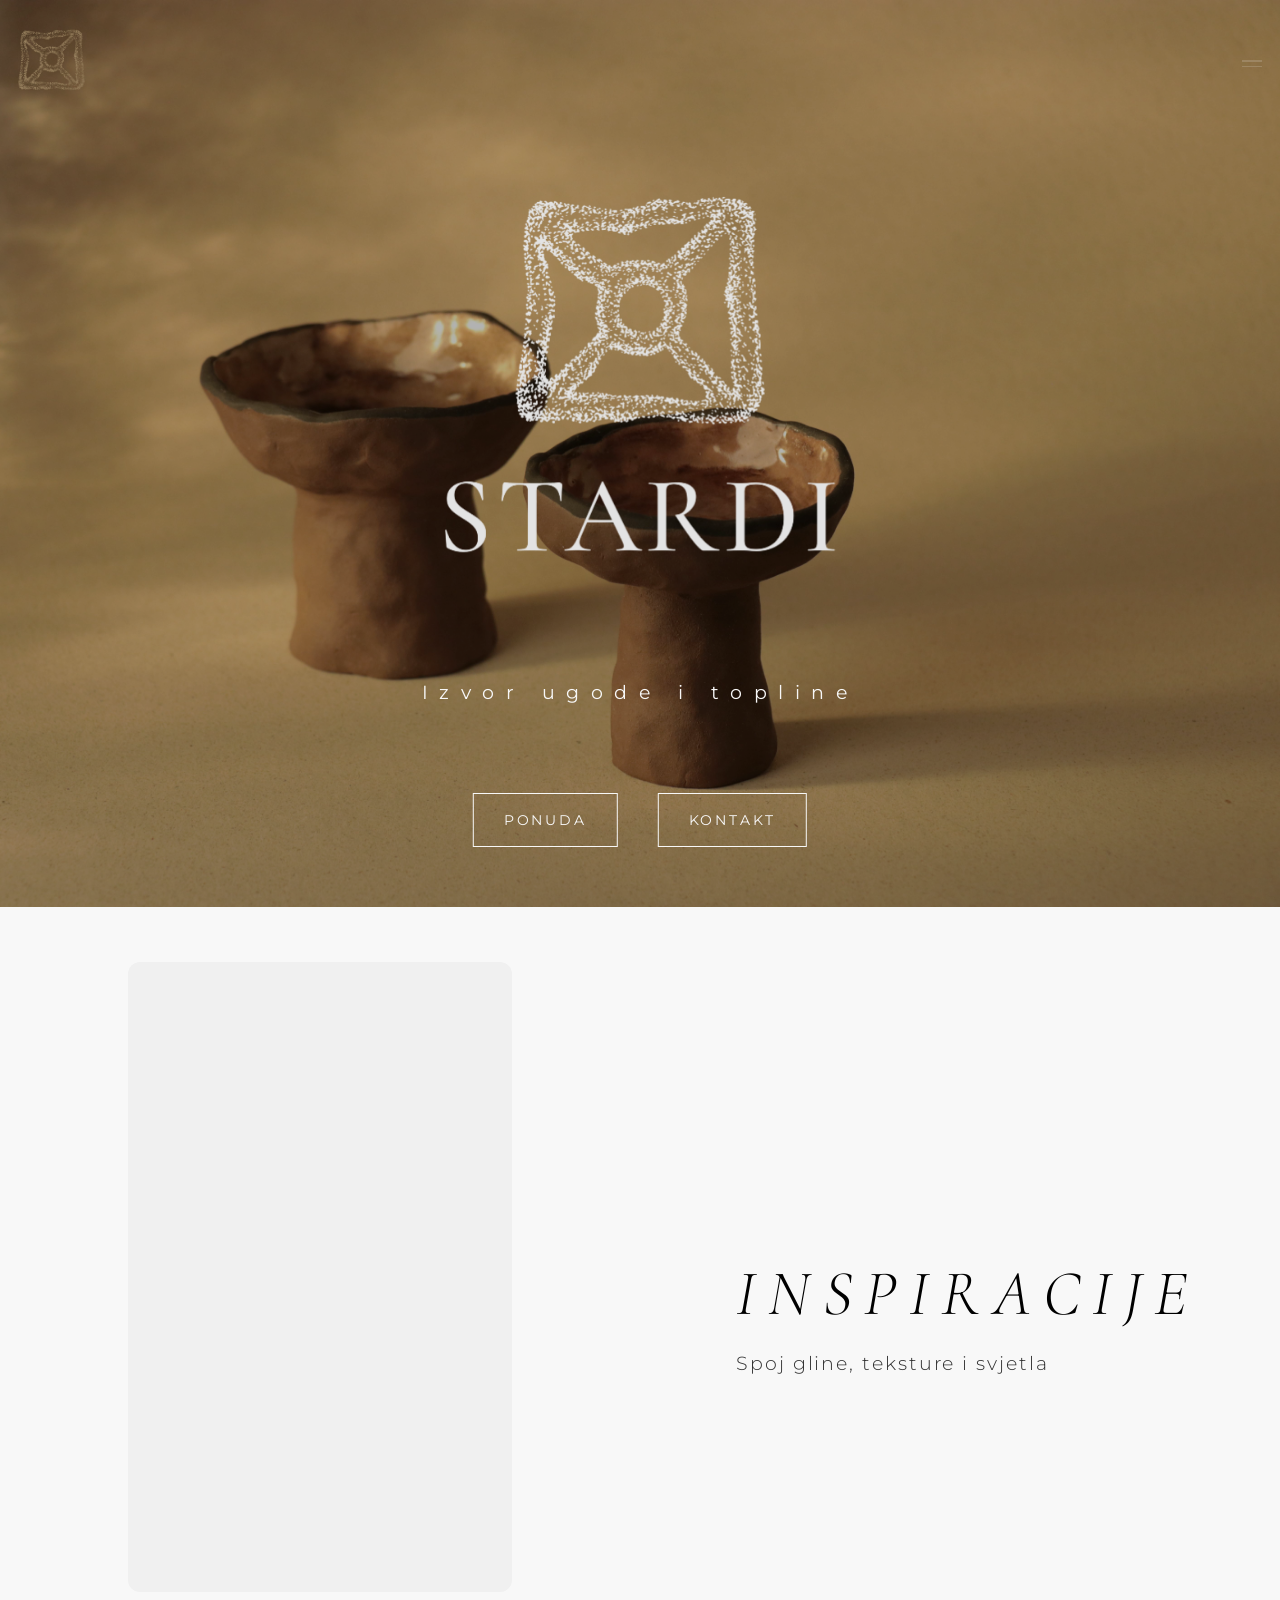
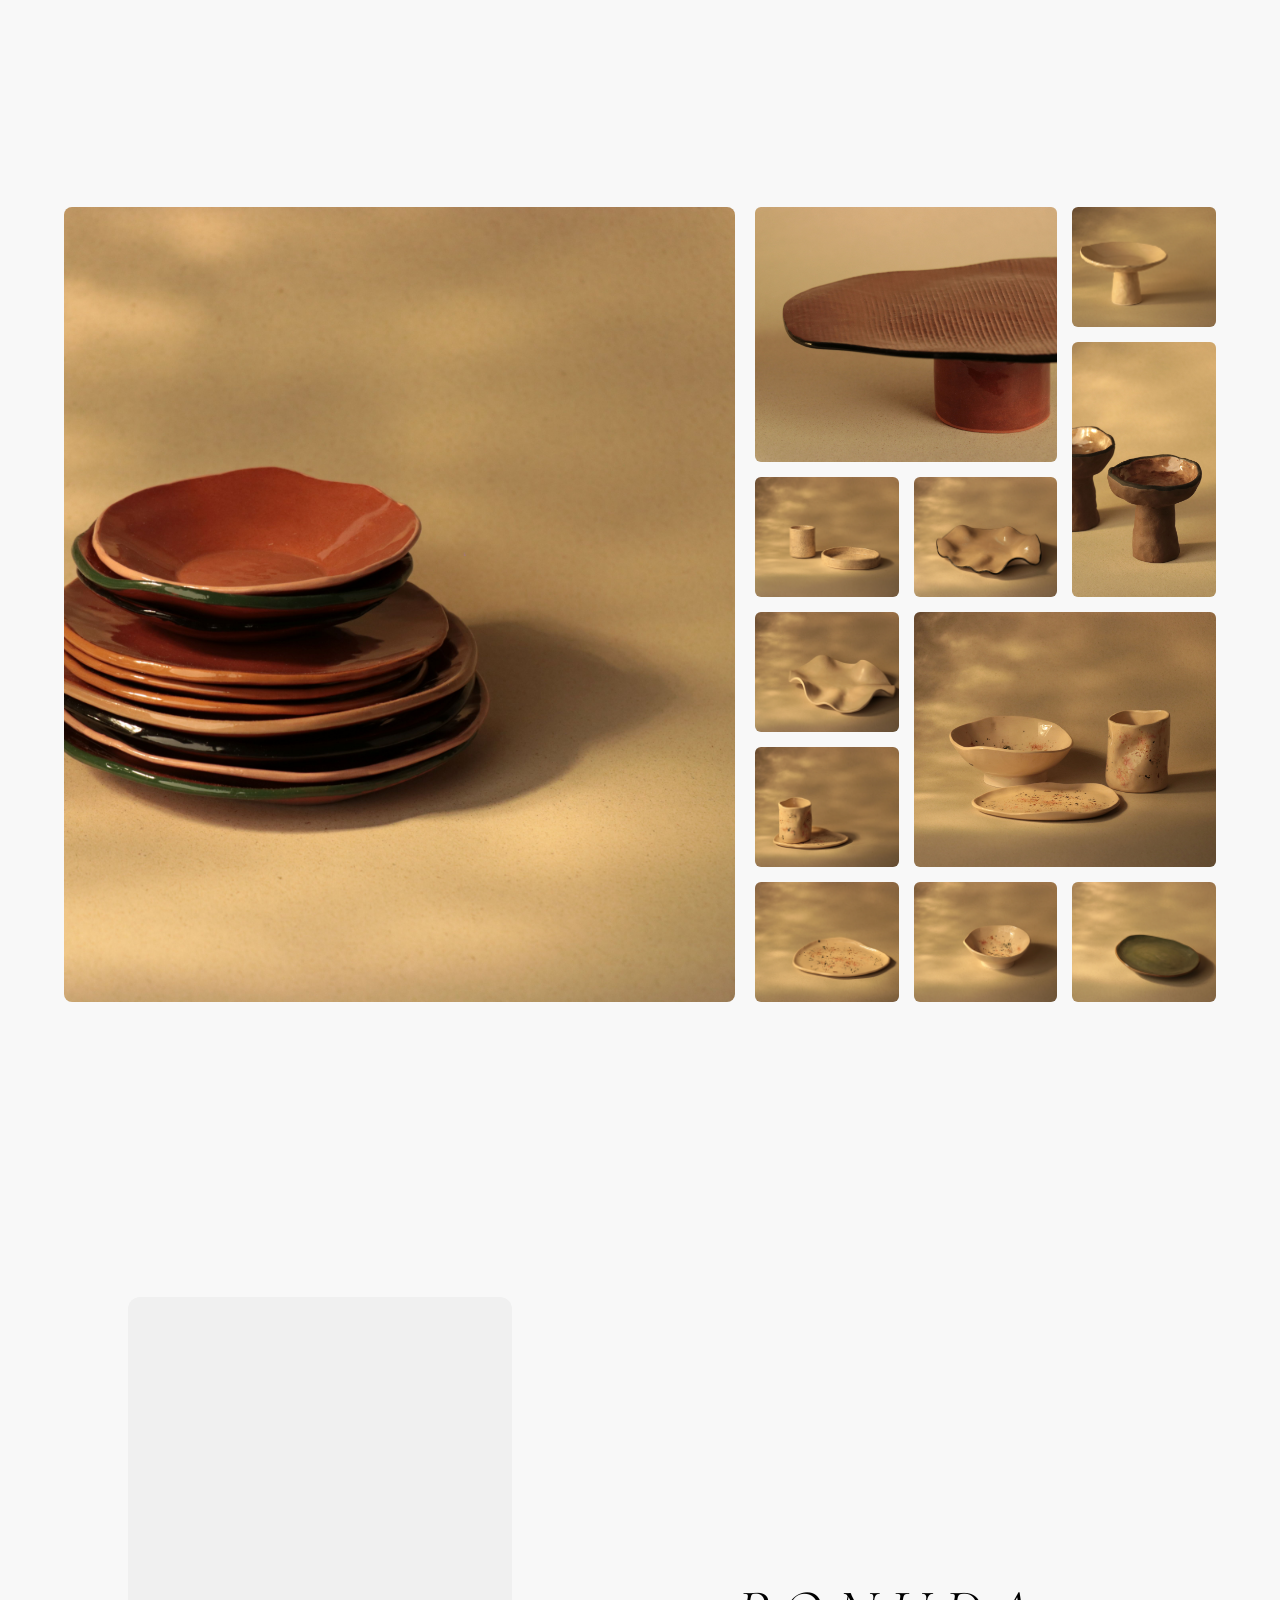
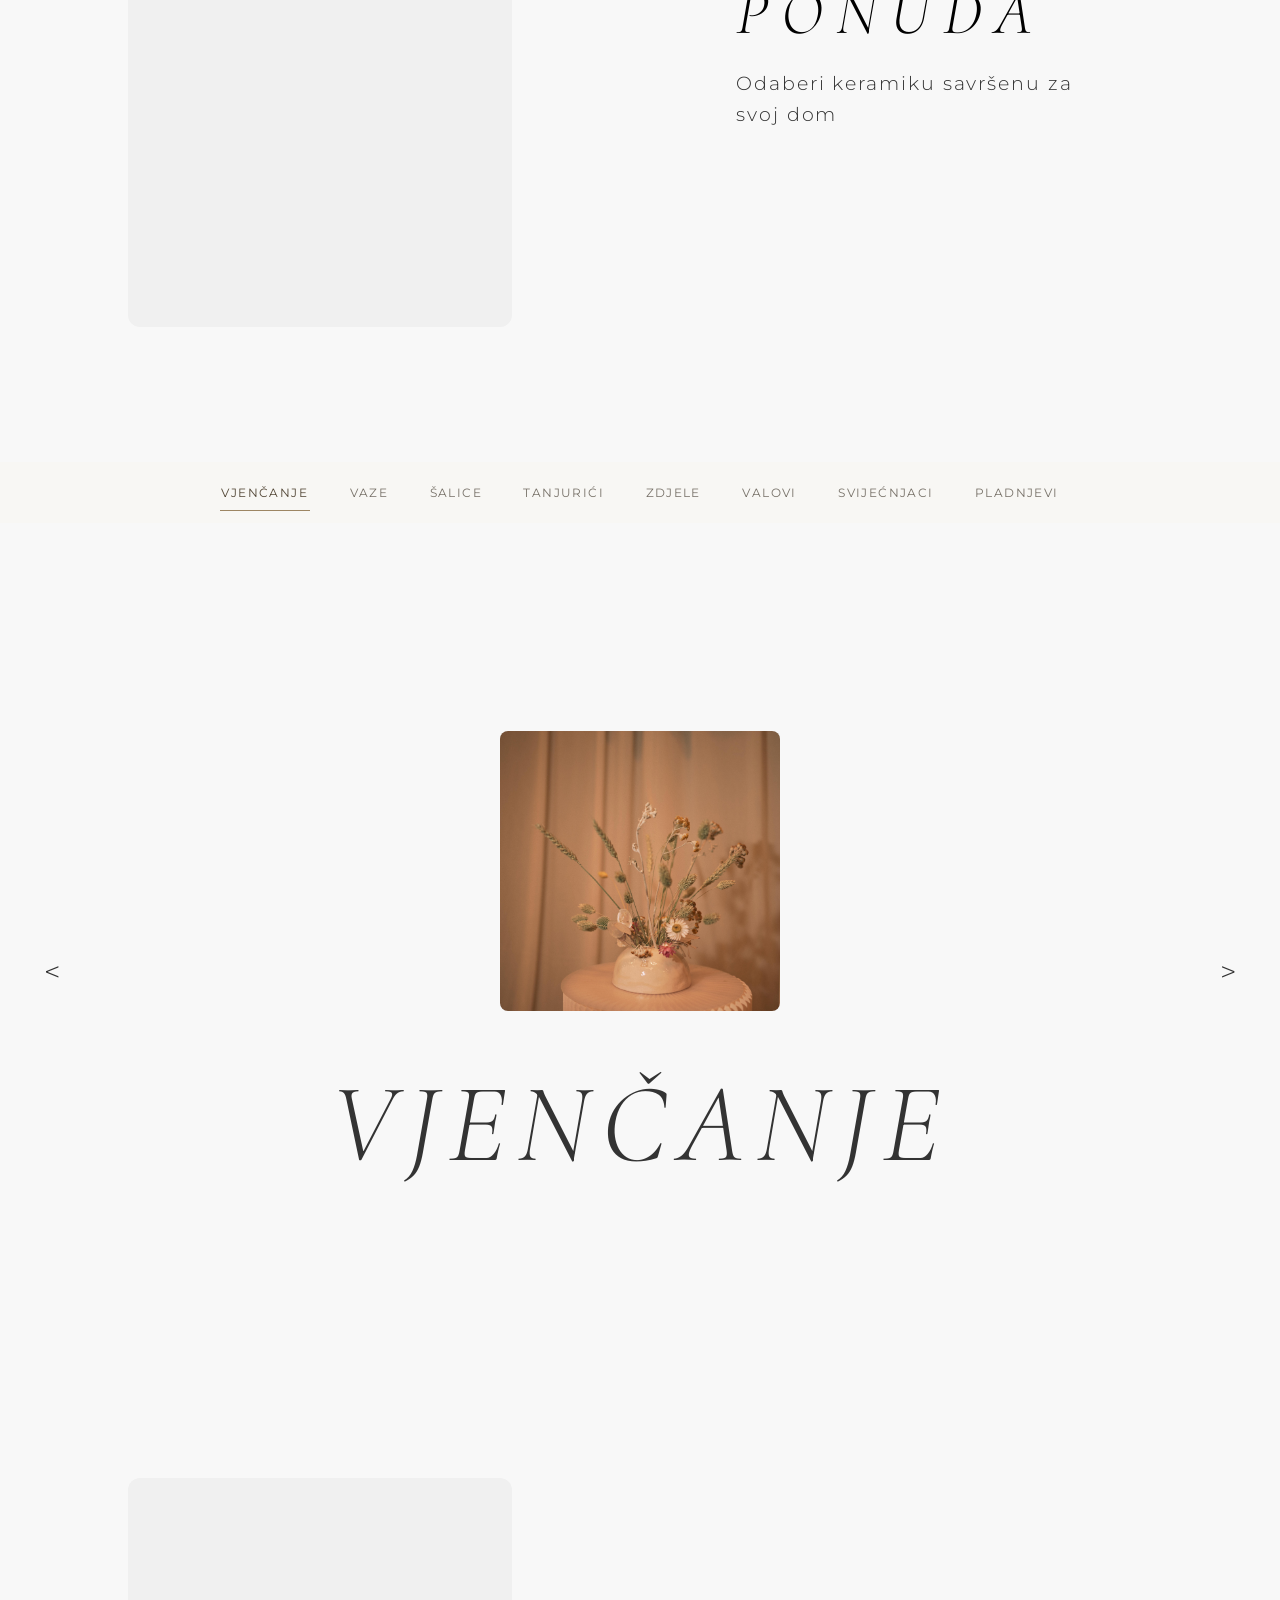
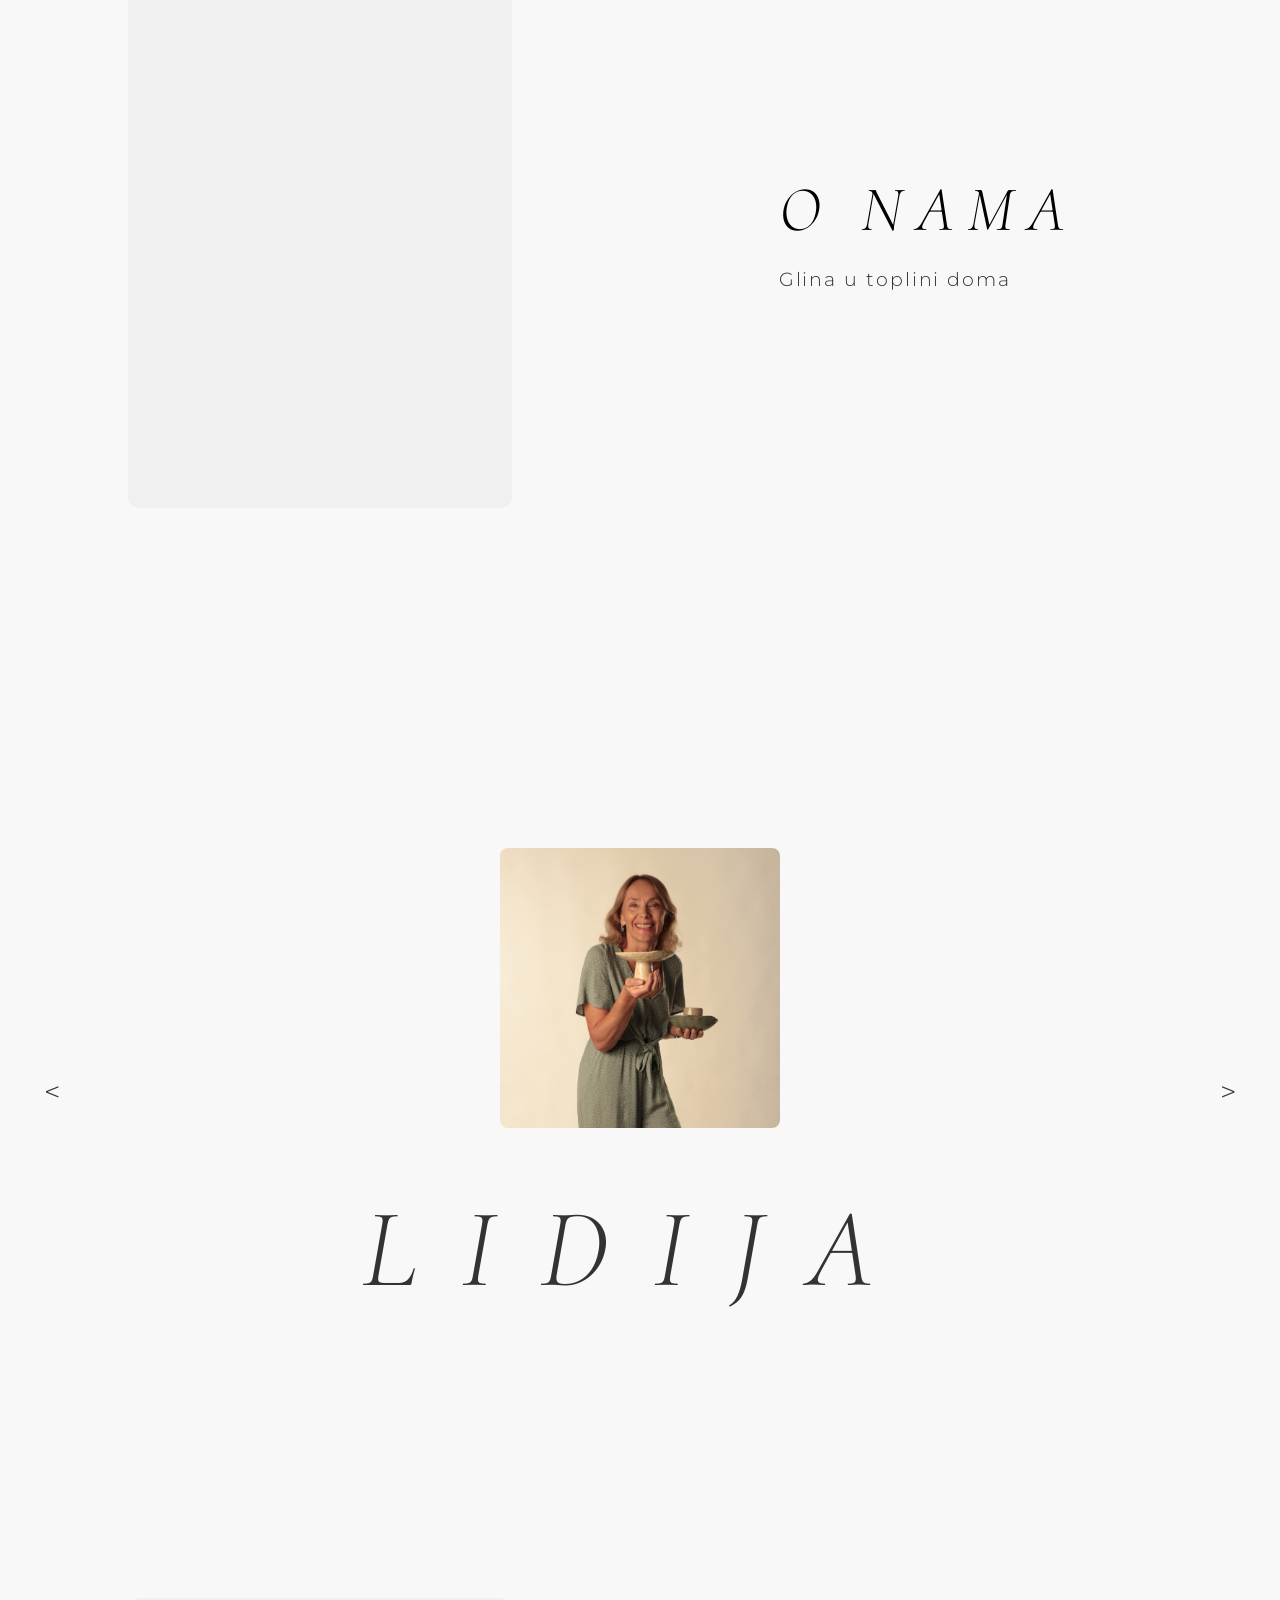
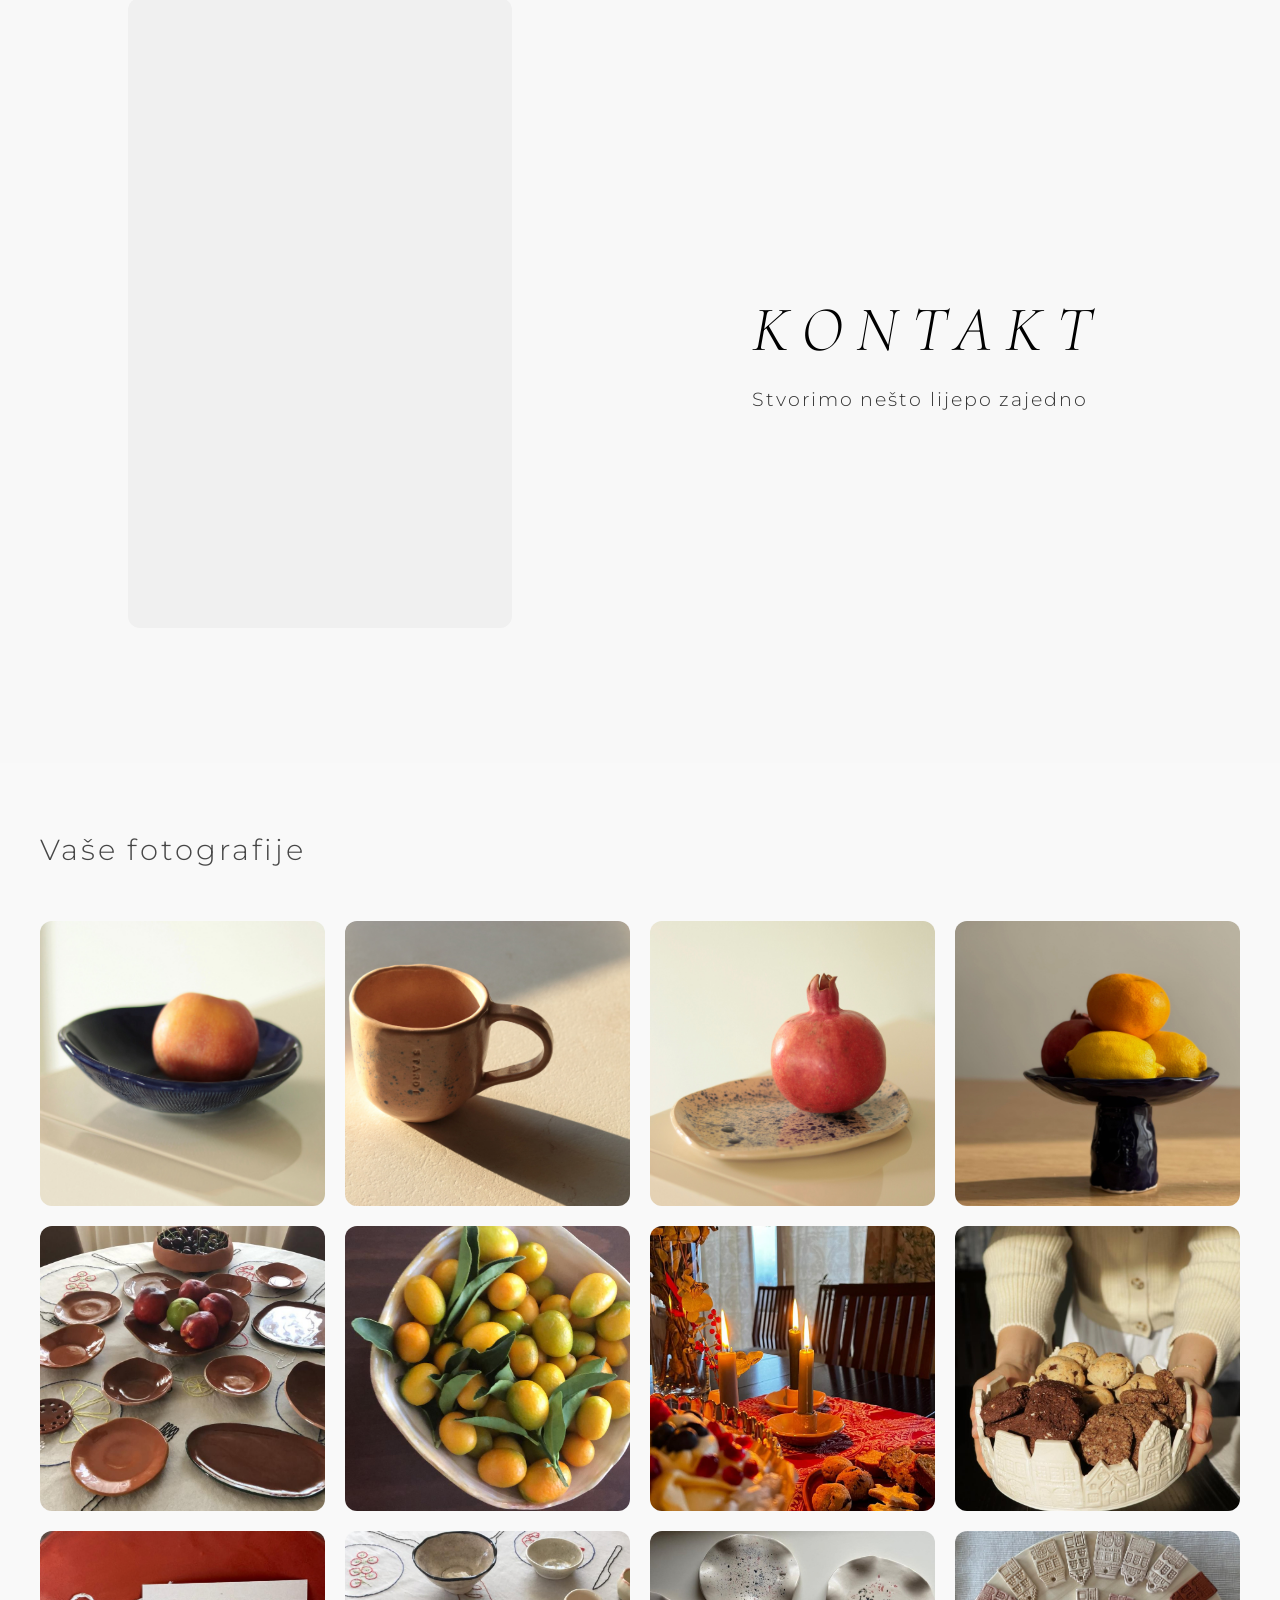
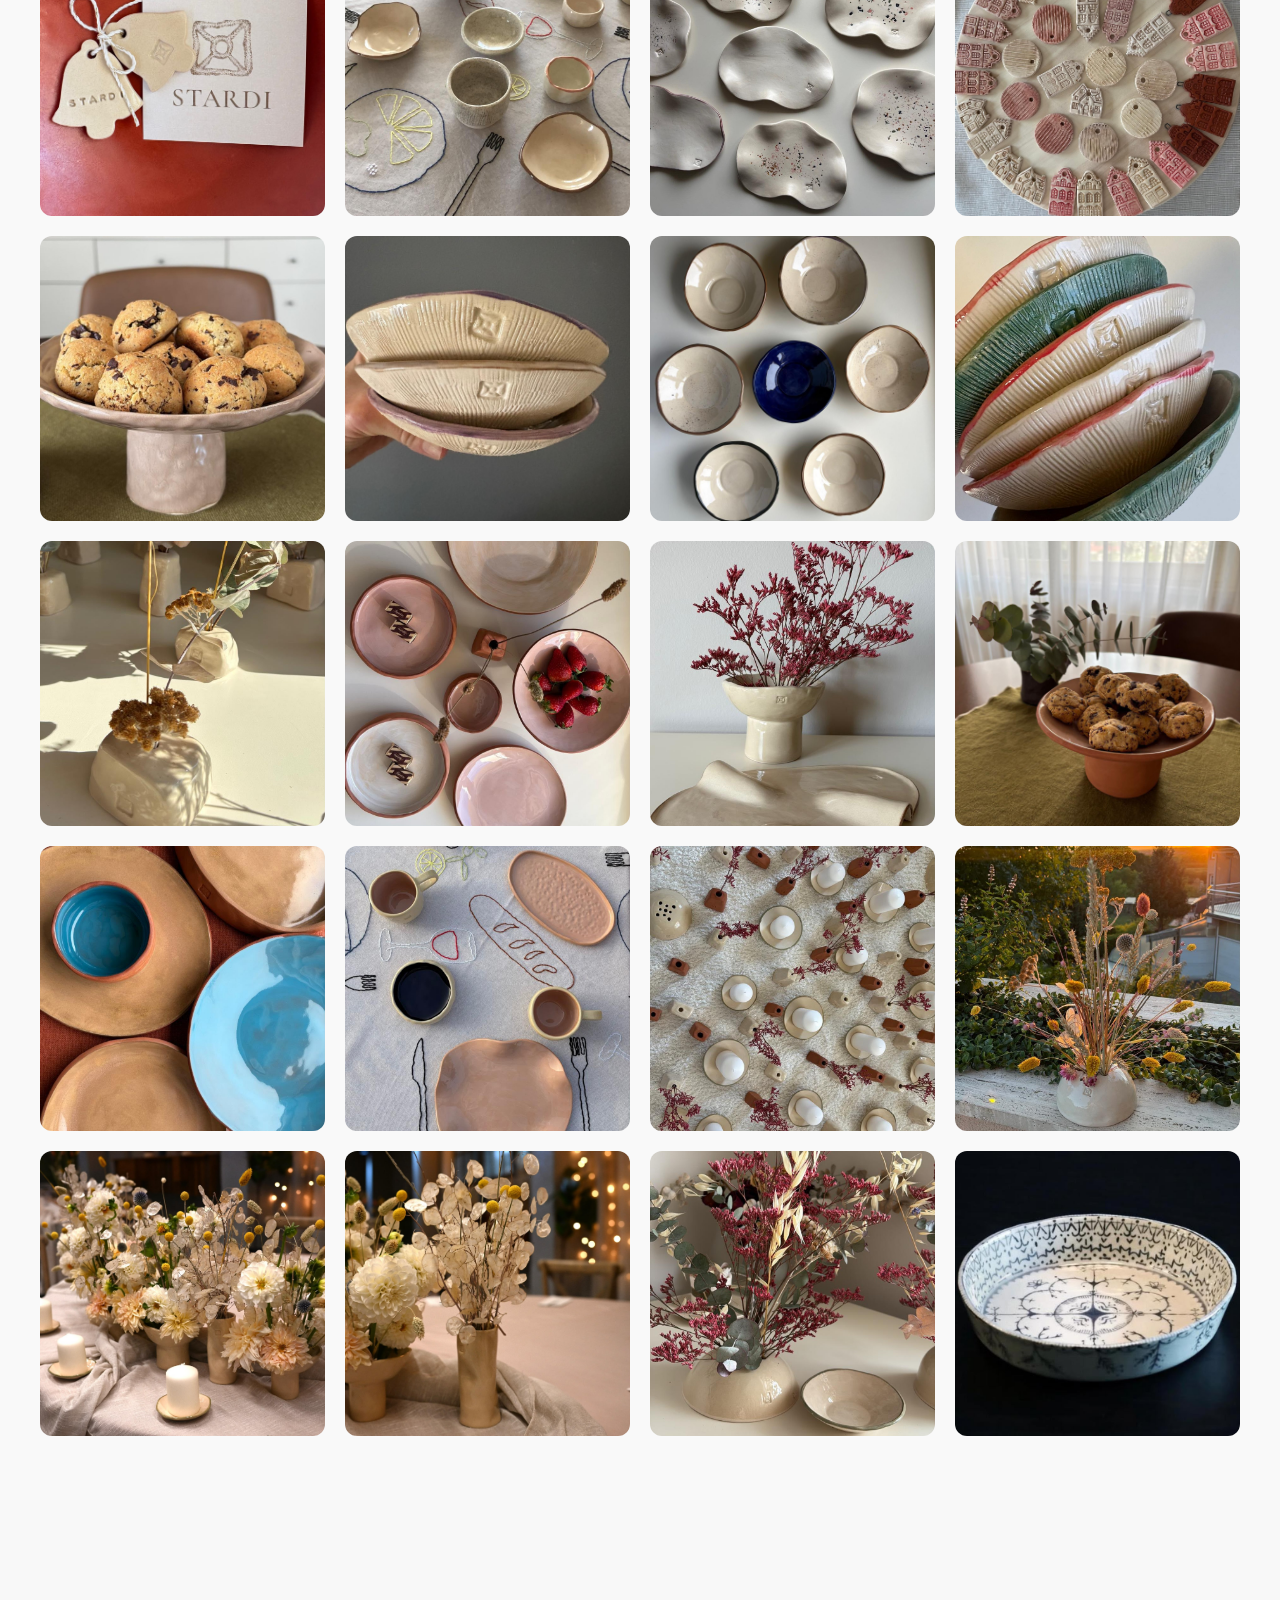
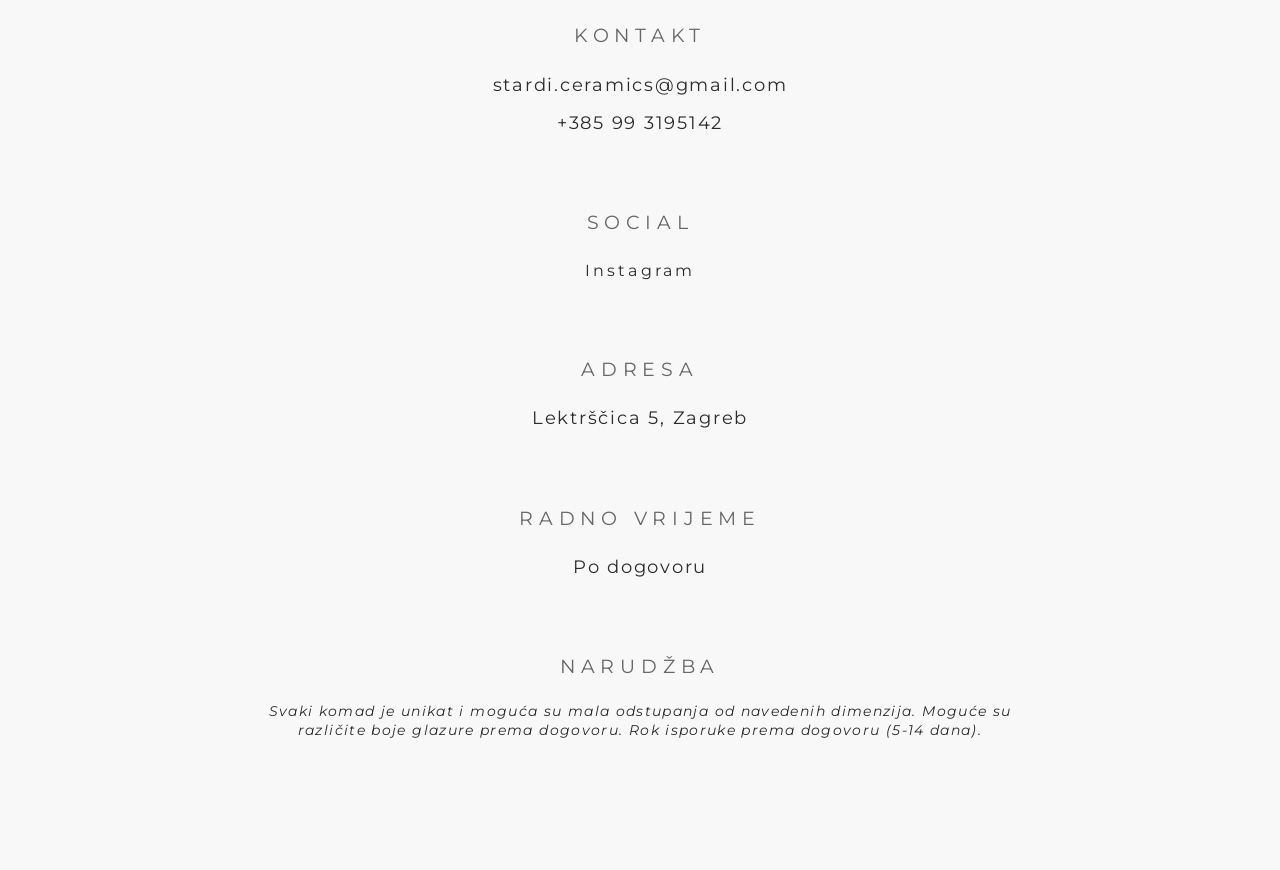
==== index.html @ 334a1512 "new css" ====
<!DOCTYPE html>
<html lang="en">
<head>
    <meta charset="UTF-8">
    <meta name="viewport" content="width=device-width, initial-scale=1.0">
        <title>STARDI CERAMICS</title>
    <link rel="icon" type="image/png" href="/images/STARDI%20LOGO-03_s.png">
    <link rel="apple-touch-icon" href="/images/STARDI%20LOGO-03_s.png">
    <link rel="stylesheet" href="css/style.css?v=20261016c">
</head>
<body>
    <!-- Header Navigation -->
    <header class="main-header">
        <div class="header-content">
            <div class="logo">
                <img src="images/STARDI LOGO-03_s.png" alt="STARDI CERAMICS" />
            </div>
            <!-- Hamburger Menu Button -->
            <button class="menu-toggle" aria-label="Toggle Menu">
                <span class="menu-line"></span>
                <span class="menu-line"></span>
            </button>
        </div>
    </header>

    <!-- Full Screen Navigation Overlay -->
    <nav class="nav-overlay">
        <div class="nav-content">
            <div class="nav-menu">
                <a href="#home" class="nav-link" data-en="HOME" data-hr="POČETNA">
                    <span class="nav-text">
                        <span class="nav-text-inner" data-en="HOME" data-hr="POČETNA">HOME</span>
                        <span class="nav-text-clone" data-en="HOME" data-hr="POČETNA">HOME</span>
                    </span>
                </a>
                <a href="#inspirations" class="nav-link" data-en="INSPIRATIONS" data-hr="INSPIRACIJE">
                    <span class="nav-text">
                        <span class="nav-text-inner" data-en="INSPIRATIONS" data-hr="INSPIRACIJE">INSPIRATIONS</span>
                        <span class="nav-text-clone" data-en="INSPIRATIONS" data-hr="INSPIRACIJE">INSPIRATIONS</span>
                    </span>
                </a>
                <a href="#shop" class="nav-link" data-en="PRODUCTS" data-hr="PONUDA">
                    <span class="nav-text">
                        <span class="nav-text-inner" data-en="PRODUCTS" data-hr="PONUDA">PRODUCTS</span>
                        <span class="nav-text-clone" data-en="PRODUCTS" data-hr="PONUDA">PRODUCTS</span>
                    </span>
                </a>
                <a href="#about" class="nav-link" data-en="ABOUT" data-hr="O NAMA">
                    <span class="nav-text">
                        <span class="nav-text-inner" data-en="ABOUT" data-hr="O NAMA">ABOUT</span>
                        <span class="nav-text-clone" data-en="ABOUT" data-hr="O NAMA">ABOUT</span>
                    </span>
                </a>
                <a href="#contact" class="nav-link" data-en="CONTACT" data-hr="KONTAKT">
                    <span class="nav-text">
                        <span class="nav-text-inner" data-en="CONTACT" data-hr="KONTAKT">CONTACT</span>
                        <span class="nav-text-clone" data-en="CONTACT" data-hr="KONTAKT">CONTACT</span>
                    </span>
                </a>
                
                <!-- Language Toggle -->
                <div class="language-toggle">
                    <button class="lang-btn active" data-lang="en">ENGLISH</button>
                    <span class="lang-separator">/</span>
                    <button class="lang-btn" data-lang="hr">HRVATSKI</button>
                </div>
            </div>
        </div>
    </nav>

    <!-- Hero Section -->
    <section id="home" class="hero">
        <div class="hero-content">
            <div class="hero-logo">
                <img src="images/STARDI LOGO-02 - Copy.png" alt="STARDI ceramics" />
            </div>
            <div class="hero-subtitle">
                <p data-en="A source of comfort and warmth" data-hr="Izvor ugode i topline">Izvor ugode i topline</p>
            </div>
        </div>
        
        <div class="hero-buttons">
            <a href="#shop" class="cta-button" data-en="PRODUCTS" data-hr="PONUDA">
                <span class="cta-text">
                    <span class="cta-text-inner" data-en="PRODUCTS" data-hr="PONUDA">PONUDA</span>
                    <span class="cta-text-clone" data-en="PRODUCTS" data-hr="PONUDA">PONUDA</span>
                </span>
            </a>
            <a href="#contact" class="cta-button" data-en="GET IN TOUCH" data-hr="KONTAKT">
                <span class="cta-text">
                    <span class="cta-text-inner" data-en="GET IN TOUCH" data-hr="KONTAKT">KONTAKT</span>
                    <span class="cta-text-clone" data-en="GET IN TOUCH" data-hr="KONTAKT">KONTAKT</span>
                </span>
            </a>
        </div>
    </section>

    <!-- Work Categories Section -->
    <section id="inspirations" class="inspirations-section">
        <!-- Inspirations Hero with Video Background -->
        <div class="section-hero video-hero">
            <div class="video-background">
                <video autoplay muted loop playsinline>
                    <source src="videos/main/inspirations.mp4" type="video/mp4">
                    Your browser does not support the video tag.
                </video>
            </div>
            <div class="video-hero-content">
                <h1 data-en="INSPIRATIONS" data-hr="INSPIRACIJE">INSPIRATIONS</h1>
                <p data-en="A combination of clay, texture and light" data-hr="Spoj gline, teksture i svjetla">A combination of clay, texture and light</p>
            </div>
        </div>
        
        <!-- Inspirations Gallery -->
        <div class="gallery-container">
            <!-- Left side - Large featured image -->
            <div class="gallery-main"></div>
            
            <!-- Right side - Smaller images grid -->
            <div class="gallery-grid"></div>
        </div>

        <!-- Gallery Modal -->
        <div id="gallery-modal" class="gallery-modal">
            <div class="modal-content">
                <span class="modal-close">&times;</span>
                <button class="modal-nav modal-prev">&lt;</button>
                <button class="modal-nav modal-next">&gt;</button>
                <div class="modal-media">
                    <img id="modal-image" src="" alt="" style="display: none;">
                    <video id="modal-video" controls style="display: none;">
                        <source src="" type="video/mp4">
                    </video>
                </div>
                <div class="modal-counter">
                    <span id="modal-current">1</span> / <span id="modal-total">7</span>
                </div>
            </div>
        </div>
    </section>

    <!-- Shop Section -->
    <section id="shop" class="shop-section">
        <!-- Shop Hero with Video Background -->
        <div class="section-hero video-hero">
            <div class="video-background">
                <video autoplay muted loop playsinline>
                    <source src="videos/main/shop.mp4" type="video/mp4">
                    Your browser does not support the video tag.
                </video>
            </div>
            <div class="video-hero-content">
                <h1 data-en="PRODUCTS" data-hr="PONUDA">PRODUCTS</h1>
                <p data-en="Choose the perfect ceramics for your home" data-hr="Odaberi keramiku savršenu za svoj dom">Choose the perfect ceramics for your home</p>
            </div>
        </div>

        <nav class="shop-category-nav" aria-label="Product categories"></nav>
        
        <!-- Shop Content -->
        <div class="shop">
            <div class="shop-slider-container">
                <button class="slider-arrow slider-prev" aria-label="Previous category">
                    <span>&lt;</span>
                </button>
                
                <div class="shop-slider">
                    <div class="shop-slide active" data-category="wedding" data-index="0">
                        <div class="product-image">
                            <img src="images/shop/wedding.jpeg" alt="Wedding ceramics">
                        </div>
                        <div class="product-info">
                            <h2 class="product-title clickable-title" data-en="WEDDING" data-hr="VJENČANJE" data-category="wedding">WEDDING</h2>
                        </div>
                    </div>

                    <div class="shop-slide" data-category="vases" data-index="1">
                        <div class="product-image">
                            <img src="images/shop/vases.jpg" alt="Vases">
                        </div>
                        <div class="product-info">
                            <h2 class="product-title clickable-title" data-en="VASES" data-hr="VAZE" data-category="vases">VASES</h2>
                        </div>
                    </div>
                    
                    <div class="shop-slide" data-category="cups" data-index="2">
                        <div class="product-image">
                            <img src="images/shop/cups.JPG" alt="Cups">
                        </div>
                        <div class="product-info">
                            <h2 class="product-title clickable-title" data-en="CUPS" data-hr="ŠALICE" data-category="cups">CUPS</h2>
                        </div>
                    </div>
                    
                    <div class="shop-slide" data-category="plates" data-index="3">
                        <div class="product-image">
                            <img src="images/shop/plates.jpg" alt="Plates">
                        </div>
                        <div class="product-info">
                            <h2 class="product-title clickable-title" data-en="PLATES" data-hr="TANJURIĆI" data-category="plates">PLATES</h2>
                        </div>
                    </div>
                    
                    <div class="shop-slide" data-category="bowls" data-index="4">
                        <div class="product-image">
                            <img src="images/shop/bowls.jpg" alt="Bowls">
                        </div>
                        <div class="product-info">
                            <h2 class="product-title clickable-title" data-en="BOWLS" data-hr="ZDJELE" data-category="bowls">BOWLS</h2>
                        </div>
                    </div>
                    
                    <div class="shop-slide" data-category="waves" data-index="5">
                        <div class="product-image">
                            <img src="images/shop/waves.jpg" alt="Waves">
                        </div>
                        <div class="product-info">
                            <h2 class="product-title clickable-title" data-en="WAVES" data-hr="VALOVI" data-category="waves">WAVES</h2>
                        </div>
                    </div>
                    
                    <div class="shop-slide" data-category="candles" data-index="6">
                        <div class="product-image">
                            <img src="images/shop/candles.jpg" alt="Candles">
                        </div>
                        <div class="product-info">
                            <h2 class="product-title clickable-title" data-en="CANDLES" data-hr="SVIJEĆNJACI" data-category="candles">CANDLES</h2>
                        </div>
                    </div>
                    
                    <div class="shop-slide" data-category="trays" data-index="7">
                        <div class="product-image">
                            <img src="images/shop/trays.jpg" alt="Trays">
                        </div>
                        <div class="product-info">
                            <h2 class="product-title clickable-title" data-en="TRAYS" data-hr="PLADNJEVI" data-category="trays">TRAYS</h2>
                        </div>
                    </div>
                </div>
                
                <button class="slider-arrow slider-next" aria-label="Next category">
                    <span>&gt;</span>
                </button>
            </div>
        </div>
    </section>

    <!-- Shop Category Gallery -->
    <div class="shop-categories-overlay" id="shopCategoriesOverlay">
        <div class="category-close-btn" id="categoryCloseBtn">&times;</div>
        <div class="shop-category-content" id="dynamicCategoryContent">
            <h2 id="categoryTitle">KOLEKCIJA</h2>
            <div class="category-gallery" id="categoryGallery">
                <!-- Products will be loaded dynamically from CSV -->
            </div>
        </div>
    </div>

    <!-- About Section -->
    <section id="about" class="about-section">
        <!-- About Hero with Video Background -->
        <div class="section-hero video-hero">
            <div class="video-background">
                <video autoplay muted loop playsinline>
                    <source src="videos/main/about.mp4" type="video/mp4">
                    Your browser does not support the video tag.
                </video>
            </div>
            <div class="video-hero-content">
                <h1 data-en="ABOUT" data-hr="O NAMA">ABOUT</h1>
                <p data-en="Clay in the warmth of home" data-hr="Glina u toplini doma">Clay in the warmth of home</p>
            </div>
        </div>
        
        <!-- About Content -->
        <div class="about">
            <div class="about-slider-container">
                <button class="slider-arrow slider-prev" aria-label="Previous story section">
                    <span>&lt;</span>
                </button>
                
                <div class="about-slider">
                    <div class="about-slide active" data-section="passion" data-index="0">
                        <div class="about-image">
                            <img src="images/about.jpg" alt="Lidija">
                        </div>
                        <div class="about-info">
                            <h2 class="about-title">LIDIJA</h2>
                        </div>
                    </div>
                    
                    <div class="about-slide" data-section="craft" data-index="1">
                        <div class="about-image">
                            <img src="images/about.jpg" alt="Lidija">
                        </div>
                        <div class="about-info">
                           <div class="about-text"
                               data-en="Our brand was born from the desire to make everyday moments special. Lidija, the founder and creative force of the brand, has spent years lovingly creating family gatherings that combine tradition, culinary art and aesthetics. Her special attitude towards details – from carefully prepared dishes to carefully selected utensils – inspired her to turn her passion for serving into crafting.

    Thus was born the idea of ​​her own ceramic brand: a collection of handmade objects that go beyond functionality and become part of the experience and a keepsake."
                               data-hr="Naš brand rođen je iz želje da svakodnevne trenutke učinimo posebnima. Lidija, osnivačica i kreativna snaga branda, godinama je s ljubavlju stvarala obiteljska okupljanja koja spajaju tradiciju, kulinarstvo i estetiku. Njen poseban odnos prema detaljima – od pažljivo pripremljenih jela do pomno odabranog pribora – inspirirao ju je da pretvori svoju strast za posluživanjem u samu izradu.

    Tako se rodila ideja o vlastitom keramičkom brendu: kolekciji ručno izrađenih predmeta koji nadilaze funkcionalnost i postaju dio doživljaja i uspomena."
                              Naš brand rođen je iz želje da svakodnevne trenutke učinimo posebnima. Lidija, osnivačica i kreativna snaga branda, godinama je s ljubavlju stvarala obiteljska okupljanja koja spajaju tradiciju, kulinarstvo i estetiku. Njen poseban odnos prema detaljima – od pažljivo pripremljenih jela do pomno odabranog pribora – inspirirao ju je da pretvorii svoju strast za posluživanjem u samu izradu.

    Tako se rodila ideja o vlastitom keramičkom brendu: kolekciji ručno izrađenih predmeta koji nadilaze funkcionalnost i postaju dio doživljaja i uspomena.
                           </div>
                        </div>
                    </div>
                </div>
                
                <button class="slider-arrow slider-next" aria-label="Next story section">
                    <span>&gt;</span>
                </button>
            </div>
        </div>
    </section>

    <!-- Contact Section -->
    <section id="contact" class="contact-section">
        <!-- Contact Hero with Video Background -->
        <div class="section-hero video-hero">
            <div class="video-background">
                <video autoplay muted loop playsinline>
                    <source src="videos/main/contact.mp4" type="video/mp4">
                    Your browser does not support the video tag.
                </video>
            </div>
            <div class="video-hero-content">
                <h1 data-en="CONTACT" data-hr="KONTAKT">CONTACT</h1>
                <p data-en="Let's create something beautiful together" data-hr="Stvorimo nešto lijepo zajedno">Let's create something beautiful together</p>
            </div>
        </div>
        
        <!-- Ceramics in Use Gallery -->
        <div class="ceramics-in-use-section">
            <div class="container">
                <h2 data-en="Your photos" data-hr="Vaše fotografije">Your photos</h2>
                <div class="in-use-grid">
                    <div class="in-use-item">
                        <img src="images/contact/in_use_1.jpg" alt="Ceramics in use" loading="lazy">
                    </div>
                    <div class="in-use-item">
                        <img src="images/contact/in_use_2.JPG" alt="Ceramics in use" loading="lazy">
                    </div>
                    <div class="in-use-item">
                        <img src="images/contact/in_use_3.JPG" alt="Ceramics in use" loading="lazy">
                    </div>
                    <div class="in-use-item">
                        <img src="images/contact/in_use_4.JPG" alt="Ceramics in use" loading="lazy">
                    </div>
                    <div class="in-use-item">
                        <img src="images/contact/in_use_5.jpeg" alt="Ceramics in use" loading="lazy">
                    </div>
                    <div class="in-use-item">
                        <img src="images/contact/in_use_6.jpeg" alt="Ceramics in use" loading="lazy">
                    </div>
                    <div class="in-use-item">
                        <img src="images/contact/in_use_7.jpeg" alt="Ceramics in use" loading="lazy">
                    </div>
                    <div class="in-use-item">
                        <img src="images/contact/in_use_8.jpeg" alt="Ceramics in use" loading="lazy">
                    </div>
                    <div class="in-use-item">
                        <img src="images/contact/in_use_9.jpeg" alt="Ceramics in use" loading="lazy">
                    </div>
                    <div class="in-use-item">
                        <img src="images/contact/in_use_10.jpeg" alt="Ceramics in use" loading="lazy">
                    </div>
                    <div class="in-use-item">
                        <img src="images/contact/in_use_11.jpeg" alt="Ceramics in use" loading="lazy">
                    </div>
                    <div class="in-use-item">
                        <img src="images/contact/in_use_12.jpeg" alt="Ceramics in use" loading="lazy">
                    </div>
                    <div class="in-use-item">
                        <img src="images/contact/in_use_13.jpeg" alt="Ceramics in use" loading="lazy">
                    </div>
                    <div class="in-use-item">
                        <img src="images/contact/in_use_14.jpeg" alt="Ceramics in use" loading="lazy">
                    </div>
                    <div class="in-use-item">
                        <img src="images/contact/in_use_15.jpeg" alt="Ceramics in use" loading="lazy">
                    </div>
                    <div class="in-use-item">
                        <img src="images/contact/in_use_16.jpeg" alt="Ceramics in use" loading="lazy">
                    </div>
                    <div class="in-use-item">
                        <img src="images/contact/in_use_17.jpeg" alt="Ceramics in use" loading="lazy">
                    </div>
                    <div class="in-use-item">
                        <img src="images/contact/in_use_18.jpeg" alt="Ceramics in use" loading="lazy">
                    </div>
                    <div class="in-use-item">
                        <img src="images/contact/in_use_19.jpeg" alt="Ceramics in use" loading="lazy">
                    </div>
                    <div class="in-use-item">
                        <img src="images/contact/in_use_20.jpeg" alt="Ceramics in use" loading="lazy">
                    </div>
                    <div class="in-use-item">
                        <img src="images/contact/in_use_21.jpeg" alt="Ceramics in use" loading="lazy">
                    </div>
                    <div class="in-use-item">
                        <img src="images/contact/in_use_22.jpeg" alt="Ceramics in use" loading="lazy">
                    </div>
                    <div class="in-use-item">
                        <img src="images/contact/in_use_23.jpeg" alt="Ceramics in use" loading="lazy">
                    </div>
                    <div class="in-use-item">
                        <img src="images/contact/in_use_24.jpeg" alt="Ceramics in use" loading="lazy">
                    </div>
                    <div class="in-use-item">
                        <img src="images/contact/in_use_25.jpeg" alt="Ceramics in use" loading="lazy">
                    </div>
                    <div class="in-use-item">
                        <img src="images/contact/in_use_26.jpeg" alt="Ceramics in use" loading="lazy">
                    </div>
                    <div class="in-use-item">
                        <img src="images/contact/in_use_27.jpeg" alt="Ceramics in use" loading="lazy">
                    </div>
                    <div class="in-use-item">
                        <img src="images/contact/in_use_28.jpeg" alt="Ceramics in use" loading="lazy">
                    </div>
                </div>
            </div>
        </div>
        
        <!-- Contact Content -->
        <div class="contact">
        <div class="contact-content">
            <div class="contact-info">
                <div class="contact-item">
                    <h4 data-en="CONTACT" data-hr="KONTAKT">CONTACT</h4>
                    <p>stardi.ceramics@gmail.com</p>
                    <p>+385 99 3195142</p>
                </div>
                
                <div class="contact-item">
                    <h4>SOCIAL</h4>
                    <a href="https://www.instagram.com/stardi.ceramics/" target="_blank" class="social-link">Instagram</a>
                </div>
                
                <div class="contact-item">
                    <h4>ADRESA</h4>
                    <p>Lektrščica 5, Zagreb</p>
                </div>
                
                <div class="contact-item">
                    <h4>RADNO VRIJEME</h4>
                    <p id="working-hours">Po dogovoru</p>
                </div>
                
                <div class="contact-item">
                    <h4 data-en="ORDER INFO" data-hr="NARUDŽBA">NARUDŽBA</h4>
                    <p class="order-info" data-en="Each piece is unique and slight deviations from the stated dimensions are possible. Different glaze colors are possible by agreement. Delivery time by agreement (5-14 days)." data-hr="Svaki komad je unikat i moguća su mala odstupanja od navedenih dimenzija. Moguće su različite boje glazure prema dogovoru. Rok isporuke prema dogovoru (5-14 dana).">Svaki komad je unikat i moguća su mala odstupanja od navedenih dimenzija. Moguće su različite boje glazure prema dogovoru. Rok isporuke prema dogovoru (5-14 dana).</p>
                </div>
            </div>
        </div>
    </section>

    <script src="js/script.js?v=20261015c"></script>
    <script src="js/simple-gallery.js?v=20261016a"></script>
    <!-- EmailJS for sending emails -->
    <script type="text/javascript" src="https://cdn.jsdelivr.net/npm/@emailjs/browser@4/dist/email.min.js"></script>
    <script type="text/javascript">
        // Initialize EmailJS
        (function(){
            emailjs.init("MxXGVxOPREHvMstth");
        })();
    </script>
</body>
</html>
---- css/style.css ----
/* Google Fonts Import */
@import url('https://fonts.googleapis.com/css2?family=Cormorant+Garamond:ital,wght@0,300;0,400;0,500;0,600;0,700;1,300;1,400;1,500;1,600;1,700&display=swap');
@import url('https://fonts.googleapis.com/css2?family=Montserrat:ital,wght@0,100;0,200;0,300;0,400;0,500;0,600;0,700;0,800;0,900;1,100;1,200;1,300;1,400;1,500;1,600;1,700;1,800;1,900&display=swap');

/* Reset and Base Styles */
* {
    margin: 0;
    padding: 0;
    box-sizing: border-box;
}

html {
    scroll-behavior: smooth;
}

body {
    font-family: 'Montserrat', sans-serif;
    background-color: #f8f8f8;
    color: #2c2c2c;
    line-height: 1.6;
    overflow-x: hidden;
    width: 100%;
    margin: 0;
    padding: 0;
}

/* Typography */
h1, h2, h3, h4, h5, h6 {
    font-family: 'Montserrat', sans-serif;
    font-weight: normal;
    letter-spacing: 0.2em;
    text-transform: uppercase;
}

p {
    letter-spacing: 0.1em;
}

/* Header */
.main-header {
    position: fixed;
    top: 0;
    left: 0;
    right: 0;
    z-index: 1000;
    background-color: transparent;
    backdrop-filter: none;
    padding: 20px 0;
    border-bottom: none;
    transition: transform 0.3s ease, background-color 0.3s ease, backdrop-filter 0.3s ease;
}

.header-content {
    width: 100%;
    margin: 0;
    display: flex;
    justify-content: space-between;
    align-items: center;
    padding: 0 10px;
}

.logo h1 {
    font-size: 24px;
    letter-spacing: 0.3em;
    color: #f8f8f8;
    transition: color 0.3s ease;
}

.logo img {
    height: 80px;
    width: auto;
    transition: opacity 0.3s ease;
}

/* Hamburger Menu Button */
.menu-toggle {
    background: none;
    border: none;
    cursor: pointer;
    padding: 8px;
    display: flex;
    flex-direction: column;
    justify-content: center;
    align-items: center;
    z-index: 1001;
    position: relative;
    outline: none;
}

.menu-toggle:focus {
    outline: none;
    box-shadow: none;
}

.menu-line {
    width: 20px;
    height: 1.5px;
    background-color: #9D8663;
    transition: all 0.4s ease, background-color 0.3s ease;
    margin: 2px 0;
}

.menu-toggle:hover .menu-line {
    background-color: #8B7355;
}

.menu-toggle.active .menu-line {
    background-color: #9D8663;
}

/* Ensure hamburger icon always stays brand color */
.menu-line {
    background-color: #9D8663 !important;
}

.menu-toggle:hover .menu-line {
    background-color: #8B7355 !important;
}

.menu-toggle.active .menu-line {
    background-color: #9D8663 !important;
}

/* Force brand color even with inline styles on all devices */
.main-header .menu-line[style] {
    background-color: #9D8663 !important;
}

.menu-toggle.active .menu-line:nth-child(1) {
    transform: rotate(45deg) translate(2px, 2px);
}

.menu-toggle.active .menu-line:nth-child(2) {
    transform: rotate(-45deg) translate(2px, -2px);
}

/* Full Screen Navigation Overlay */
.nav-overlay {
    position: fixed;
    top: 0;
    left: 0;
    width: 100%;
    height: 100vh;
    background-color: rgba(0, 0, 0, 0.98);
    backdrop-filter: blur(20px);
    z-index: 999;
    display: flex;
    align-items: center;
    justify-content: center;
    opacity: 0;
    visibility: hidden;
    transform: translateY(-100%);
    transition: all 0.6s cubic-bezier(0.4, 0, 0.2, 1);
}

.nav-overlay.active {
    opacity: 1;
    visibility: visible;
    transform: translateY(0);
}

.nav-content {
    text-align: center;
    position: relative;
}

.nav-menu {
    display: flex;
    flex-direction: column;
    gap: 40px;
    align-items: center;
}

.nav-link {
    text-decoration: none;
    color: #9D8663;
    letter-spacing: 0.4em;
    font-size: 3rem;
    text-transform: uppercase;
    position: relative;
    font-weight: 300;
    display: block;
    overflow: hidden;
    opacity: 0;
    transform: translateY(30px);
    transition: all 0.4s ease;
}

.nav-overlay.active .nav-link {
    opacity: 1;
    transform: translateY(0);
}

.nav-overlay.active .nav-link:nth-child(1) {
    transition-delay: 0.1s;
}

.nav-overlay.active .nav-link:nth-child(2) {
    transition-delay: 0.2s;
}

.nav-overlay.active .nav-link:nth-child(3) {
    transition-delay: 0.3s;
}

.nav-overlay.active .nav-link:nth-child(4) {
    transition-delay: 0.4s;
}

.nav-overlay.active .nav-link:nth-child(5) {
    transition-delay: 0.5s;
}

.nav-text {
    position: relative;
    display: block;
    transition: transform 0.4s ease;
}

.nav-text-inner,
.nav-text-clone {
    display: block;
    transition: transform 0.4s ease;
}

.nav-text-clone {
    position: absolute;
    top: 100%;
    left: 0;
    width: 100%;
}

.nav-link:hover .nav-text {
    transform: translateY(-100%);
}

.nav-link:hover {
    color: #EEE7D7;
}

/* Language Toggle */
.language-toggle {
    display: flex;
    align-items: center;
    gap: 15px;
    margin-top: 20px;
    padding-top: 30px;
    border-top: 1px solid rgba(248, 248, 248, 0.3);
}

.lang-btn {
    background: none;
    border: 1px solid transparent;
    color: #9D8663;
    letter-spacing: 0.3em;
    font-size: 1.2rem;
    text-transform: uppercase;
    cursor: pointer;
    transition: all 0.3s ease;
    font-weight: 300;
    padding: 8px 12px;
    outline: none;
}

.lang-btn:focus {
    outline: none;
}

.lang-btn:active {
    outline: none;
}

.lang-btn.active {
    color: #9D8663;
    font-weight: 300;
    border: 1px solid #9D8663;
}

.lang-btn:hover {
    color: #EEE7D7;
    transform: translateY(-1px);
    border: 1px solid rgba(238, 231, 215, 0.5);
}

.lang-separator {
    color: #666;
    font-size: 1.2rem;
    letter-spacing: 0.3em;
}

/* Mobile Navigation Styles */
@media (max-width: 768px) {
    .nav-menu {
        gap: 20px;
        padding: 0 20px;
    }
    
    .nav-link {
        font-size: 1.5rem;
        letter-spacing: 0.15em;
        text-align: center;
        width: 100%;
    }
    
    .language-toggle {
        margin-top: 15px;
        padding-top: 20px;
        gap: 10px;
    }
    
    .lang-btn {
        font-size: 0.9rem;
        letter-spacing: 0.15em;
        padding: 6px 10px;
    }
    
    .lang-separator {
        font-size: 0.9rem;
    }
}

/* Compact category index below the Products hero */
.shop-category-nav {
    display: flex;
    justify-content: center;
    gap: clamp(1rem, 3vw, 2.5rem);
    padding: 0.8rem clamp(1rem, 4vw, 3rem);
    overflow-x: auto;
    background: #f8f7f4;
    scrollbar-width: none;
    -webkit-overflow-scrolling: touch;
}

.shop-category-nav::-webkit-scrollbar {
    display: none;
}

.shop-category-link {
    flex: 0 0 auto;
    padding: 0.55rem 0.1rem 0.45rem;
    border: 0;
    border-bottom: 1px solid transparent;
    background: transparent;
    color: #777168;
    font: inherit;
    font-size: 0.72rem;
    letter-spacing: 0.12em;
    text-transform: uppercase;
    white-space: nowrap;
    cursor: pointer;
    transition: color 180ms ease, border-color 180ms ease;
}

.shop-category-link:hover,
.shop-category-link.active {
    color: #514534;
    border-bottom-color: #9d8663;
}

.shop-category-link:focus-visible {
    outline: 2px solid #9d8663;
    outline-offset: 4px;
}

@media (max-width: 760px) {
    .shop-category-nav {
        justify-content: flex-start;
        gap: 1.4rem;
        padding-inline: 1rem;
    }
}

@media (max-width: 480px) {
    .nav-menu {
        gap: 15px;
        padding: 0 15px;
    }
    
    .nav-link {
        font-size: 1.2rem;
        letter-spacing: 0.1em;
    }
    
    .lang-btn {
        font-size: 0.8rem;
        letter-spacing: 0.1em;
        padding: 4px 6px;
    }
}

/* Hero Section */
.hero {
    min-height: 100vh;
    display: flex;
    flex-direction: column;
    justify-content: center;
    align-items: center;
    text-align: center;
    padding: 120px 40px 80px;
    background-image: url('../images/home.JPG');
    background-size: cover;
    background-position: center;
    background-repeat: no-repeat;
    position: relative;
}

.hero::before {
    content: '';
    position: absolute;
    top: 0;
    left: 0;
    right: 0;
    bottom: 0;
    background-color: rgba(0, 0, 0, 0.3);
    z-index: 1;
}

.hero-content {
    max-width: 800px;
    margin-bottom: 80px;
    position: relative;
    z-index: 2;
}

.hero-title h2 {
    font-family: 'Cormorant Garamond', serif;
    font-style: italic;
    font-size: 4rem;
    letter-spacing: 0.4em;
    margin-bottom: 20px;
    color: #f8f8f8;
    text-transform: none;
}

.hero-logo {
    text-align: center;
    margin-bottom: 40px;
}

.hero-logo img {
    max-width: 500px;
    width: 100%;
    height: auto;
}

body.loaded .hero-logo img {
    animation: hero-logo-reveal 1s cubic-bezier(0.22, 1, 0.36, 1) both;
}

@keyframes hero-logo-reveal {
    from {
        opacity: 0;
        transform: translateY(12px) scale(0.96);
    }
    to {
        opacity: 1;
        transform: translateY(0) scale(1);
    }
}

@media (prefers-reduced-motion: reduce) {
    body.loaded .hero-logo img {
        animation: none;
    }
}

.hero-subtitle p {
    font-size: 1.2rem;
    letter-spacing: 0.6em;
    margin-bottom: 40px;
    color: #f8f8f8;
}

.hero-tagline p {
    font-size: 1.1rem;
    letter-spacing: 0.2em;
    margin-bottom: 60px;
    color: #f8f8f8;
}

.hero-buttons {
    position: absolute;
    bottom: 60px;
    left: 50%;
    transform: translateX(-50%);
    display: flex;
    justify-content: center;
    gap: 40px;
    flex-wrap: wrap;
    z-index: 100;
}

.cta-button {
    display: inline-block;
    padding: 15px 30px;
    text-decoration: none;
    color: #f8f8f8;
    border: 1px solid #f8f8f8;
    letter-spacing: 0.2em;
    font-size: 14px;
    text-transform: uppercase;
    background-color: transparent;
    overflow: hidden;
    position: relative;
    cursor: pointer;
    transition: all 0.3s ease;
}

.cta-text {
    position: relative;
    display: block;
}

.cta-text-inner,
.cta-text-clone {
    display: block;
}

.cta-text-clone {
    display: none;
}

.cta-button:hover {
    background-color: #f8f8f8;
    color: #2c2c2c;
    transform: translateY(-2px);
}

.cta-button:active {
    transform: translateY(0);
}

.hero-philosophy {
    text-align: center;
    position: relative;
    z-index: 2;
}

.hero-philosophy h3 {
    font-size: 2rem;
    letter-spacing: 0.3em;
    margin-bottom: 10px;
    color: #f8f8f8;
}

.hero-philosophy h2 {
    font-family: 'Cormorant Garamond', serif;
    font-style: italic;
    font-size: 4rem;
    letter-spacing: 0.4em;
    color: #f8f8f8;
}

/* Section Hero Styles */
.section-hero {
    height: 100vh;
    position: relative;
    display: flex;
    align-items: center;
    justify-content: center;
    overflow: hidden;
    margin-top: -80px;
    padding-top: 80px;
}

.hero-background {
    position: absolute;
    top: 0;
    left: 0;
    width: 100%;
    height: 100%;
    z-index: 1;
}

.hero-bg-image {
    width: 100%;
    height: 100%;
    object-fit: cover;
    animation: slowZoom 20s ease-in-out infinite alternate;
}

@keyframes slowZoom {
    0% {
        transform: scale(1);
    }
    100% {
        transform: scale(1.1);
    }
}

.hero-overlay {
    position: absolute;
    top: 0;
    left: 0;
    width: 100%;
    height: 100%;
    background: rgba(0, 0, 0, 0.4);
    z-index: 2;
}

.section-hero-content {
    position: relative;
    z-index: 3;
    text-align: center;
    color: #f8f8f8;
    animation: fadeInUp 1.5s ease-out;
}

.section-hero-content h1 {
    font-size: 5rem;
    letter-spacing: 0.4em;
    margin-bottom: 30px;
    font-weight: 200;
    text-transform: uppercase;
}

.section-hero-content p {
    font-size: 1.4rem;
    letter-spacing: 0.2em;
    opacity: 0.9;
}

@keyframes fadeInUp {
    0% {
        opacity: 0;
        transform: translateY(50px);
    }
    100% {
        opacity: 1;
        transform: translateY(0);
    }
}

/* Philosophy Section */
/* Philosophy Cards Section */
.philosophy-cards {
    padding: 60px 0;
    background-color: #f8f8f8;
    min-height: 100vh;
    display: flex;
    align-items: center;
    justify-content: center;
    width: 100vw !important;
    position: relative;
    left: 50%;
    transform: translateX(-50%);
    margin: 0 !important;
    box-sizing: border-box;
}

.cards-container {
    width: 96vw !important;
    max-width: none !important;
    margin: 0 !important;
    display: flex;
    flex-direction: column;
    gap: 60px;
    justify-content: center;
    align-items: center;
    padding: 0 2vw;
    box-sizing: border-box;
}

.card-item {
    width: 100% !important;
    max-width: none !important;
    margin: 0 !important;
    box-sizing: border-box;
}

.card-content {
    padding: 80px 100px;
    border: 4px dotted #9D8663;
    border-radius: 30px;
    background-color: transparent;
    width: 100%;
    min-height: 450px;
    display: flex;
    flex-direction: column;
    align-items: center;
    justify-content: center;
    transition: all 0.3s ease;
    margin: 0 auto;
    text-align: center;
    min-width: 1400px;
}

.card-content:hover {
    transform: translateY(-8px);
    border-color: #8B7355;
    box-shadow: 0 10px 30px rgba(157, 134, 99, 0.1);
}

.card-content p {
    font-size: 1.2rem;
    letter-spacing: 0.1em;
    line-height: 1.8;
    color: #2c2c2c;
    text-align: center;
    white-space: pre-line;
    margin: 0;
    width: 100%;
    max-width: none;
    word-break: keep-all;
    hyphens: none;
}

@media (max-width: 768px) {
    .philosophy-cards {
        padding: 40px 0;
        min-height: 100vh;
    }
    
    .cards-container {
        gap: 40px;
        width: 98vw;
        padding: 0;
        margin: 0 auto;
    }
    
    .card-item {
        width: 100%;
        max-width: none;
    }
    
    .card-content {
        padding: 50px 20px;
        min-height: 250px;
        min-width: auto;
        width: 90vw;
        max-width: 500px;
        margin: 0 auto;
        border: 3px dotted #9D8663;
        border-radius: 25px;
    }
    
    .card-content p {
        font-size: 1.1rem;
        width: 100%;
    }
}

/* Text Animation */
.animate-text {
    opacity: 0;
    transform: translateY(50px);
    transition: opacity 1s ease, transform 1s ease;
}

.animate-text.visible {
    opacity: 1;
    transform: translateY(0);
}

/* Intersection Observer Animation */
@keyframes fadeInUp {
    0% {
        opacity: 0;
        transform: translateY(50px);
    }
    100% {
        opacity: 1;
        transform: translateY(0);
    }
}

.animate-text.animate {
    animation: fadeInUp 1s ease forwards;
}

/* Additional animation states */
.animate-text.in-view {
    opacity: 1;
    transform: translateY(0);
}

.see-all-button {
    display: inline-block;
    padding: 20px 40px;
    text-decoration: none;
    color: #2c2c2c;
    border: 2px solid #2c2c2c;
    letter-spacing: 0.3em;
    font-size: 16px;
    text-transform: uppercase;
    transition: all 0.3s ease;
    background-color: transparent;
}

.see-all-button:hover {
    background-color: #2c2c2c;
    color: #ffffff;
}

.scroll-indicator {
    margin-top: 60px;
    text-align: center;
}

.scroll-indicator p {
    font-size: 14px;
    letter-spacing: 0.3em;
    color: #666;
    text-transform: uppercase;
}

/* Way of Seeing Section */
.way-of-seeing {
    padding: 100px 40px;
    background-color: #f8f8f8;
    text-align: center;
}

.way-content h2 {
    font-family: 'Cormorant Garamond', serif;
    font-style: italic;
    font-size: 3rem;
    letter-spacing: 0.4em;
    margin-bottom: 20px;
    color: #2c2c2c;
}

.way-content .subtitle {
    font-size: 1.2rem;
    letter-spacing: 0.3em;
    margin-bottom: 80px;
    color: #666;
}

.seeing-attributes {
    display: flex;
    justify-content: center;
    gap: 80px;
    flex-wrap: wrap;
}

.attribute p {
    font-size: 1.1rem;
    letter-spacing: 0.2em;
    color: #2c2c2c;
    text-transform: uppercase;
}

/* Work Categories Section */
.inspirations-categories {
    padding: 100px 40px;
    background-color: #f8f8f8;
}

.category {
    display: flex;
    align-items: center;
    max-width: 1200px;
    margin: 0 auto 120px;
    gap: 80px;
}

.category.reverse {
    flex-direction: row-reverse;
}

.category-content {
    flex: 1;
    text-align: left;
}

.category.reverse .category-content {
    text-align: right;
}

.category-content h2 {
    font-family: 'Cormorant Garamond', serif;
    font-style: italic;
    font-size: 2.5rem;
    letter-spacing: 0.4em;
    line-height: 1.2;
    margin-bottom: 30px;
    color: #2c2c2c;
}

.category-number {
    font-size: 1rem;
    letter-spacing: 0.3em;
    margin-bottom: 10px;
    color: #666;
}

.category-subtitle {
    font-size: 1.1rem;
    letter-spacing: 0.2em;
    margin-bottom: 40px;
    color: #666;
}

.learn-more-button {
    display: inline-block;
    padding: 15px 30px;
    text-decoration: none;
    color: #2c2c2c;
    border: 1px solid #2c2c2c;
    letter-spacing: 0.2em;
    font-size: 14px;
    text-transform: uppercase;
    transition: all 0.3s ease;
    background-color: transparent;
}

.learn-more-button:hover {
    background-color: #2c2c2c;
    color: #ffffff;
}

.category-image {
    flex: 1;
    text-align: center;
}

.category-image img {
    width: 100%;
    max-width: 400px;
    height: 300px;
    object-fit: cover;
    border-radius: 4px;
}

/* Dialogue Section */
.dialogue {
    padding: 120px 40px;
    background-color: #f8f8f8;
    text-align: center;
}

.dialogue-content {
    max-width: 1000px;
    margin: 0 auto;
}

.dialogue h2 {
    font-family: 'Cormorant Garamond', serif;
    font-style: italic;
    font-size: 3rem;
    letter-spacing: 0.4em;
    line-height: 1.2;
    margin-bottom: 80px;
    color: #2c2c2c;
}

.dialogue-text {
    margin-bottom: 80px;
}

.dialogue-text p {
    font-size: 1.1rem;
    letter-spacing: 0.15em;
    line-height: 2.2;
    margin-bottom: 30px;
    color: #2c2c2c;
    max-width: 800px;
    margin-left: auto;
    margin-right: auto;
}

.dialogue-text p.chinese {
    font-size: 1rem;
    color: #666;
    margin-bottom: 50px;
}

/* Design Philosophy Section */
.design-philosophy {
    padding: 100px 40px;
    background-color: #f8f8f8;
    text-align: center;
}

.philosophy-header h2 {
    font-family: 'Cormorant Garamond', serif;
    font-style: italic;
    font-size: 3rem;
    letter-spacing: 0.4em;
    line-height: 1.2;
    margin-bottom: 20px;
    color: #2c2c2c;
}

.philosophy-header .subtitle {
    font-size: 1.2rem;
    letter-spacing: 0.3em;
    color: #666;
}

/* Waiting Section */
.waiting-section {
    padding: 120px 40px;
    background-color: #f8f8f8;
    text-align: center;
}

.waiting-content {
    max-width: 1000px;
    margin: 0 auto;
}

.waiting-content h2 {
    font-family: 'Cormorant Garamond', serif;
    font-style: italic;
    font-size: 2.5rem;
    letter-spacing: 0.4em;
    margin-bottom: 20px;
    color: #2c2c2c;
}

.waiting-content .subtitle {
    font-size: 1.2rem;
    letter-spacing: 0.3em;
    margin-bottom: 80px;
    color: #666;
}

.waiting-content h3 {
    font-size: 2rem;
    letter-spacing: 0.3em;
    line-height: 1.3;
    margin-bottom: 40px;
    color: #2c2c2c;
}

.story-tagline {
    font-size: 1.3rem;
    letter-spacing: 0.2em;
    margin-bottom: 10px;
    color: #2c2c2c;
    font-weight: bold;
}

.story-text {
    margin: 80px 0;
}

.story-text p {
    font-size: 1.1rem;
    letter-spacing: 0.15em;
    line-height: 2;
    margin-bottom: 25px;
    color: #2c2c2c;
    max-width: 800px;
    margin-left: auto;
    margin-right: auto;
}

.bring-home-button {
    display: inline-block;
    padding: 20px 40px;
    text-decoration: none;
    color: #ffffff;
    background-color: #2c2c2c;
    letter-spacing: 0.3em;
    font-size: 16px;
    text-transform: uppercase;
    transition: all 0.3s ease;
    border: 2px solid #2c2c2c;
}

.bring-home-button:hover {
    background-color: transparent;
    color: #2c2c2c;
}

/* Video Hero Styles */
.video-hero {
    position: relative;
    height: 100vh;
    display: flex;
    align-items: center;
    overflow: hidden;
}

.video-background {
    position: absolute;
    top: 50%;
    left: 25%;
    width: 30%;
    height: 70%;
    transform: translate(-50%, -50%);
    overflow: hidden;
    z-index: 1;
    border-radius: 12px;
    background: #f0f0f0; /* Temporary background to see the container */
}

.video-background video {
    width: 100vh;
    height: 100vw;
    object-fit: contain;
    transform: rotate(-90deg);
    transform-origin: center center;
    position: absolute;
    top: 50%;
    left: 50%;
    transform: translate(-50%, -50%) rotate(-90deg);
    min-width: 100%;
    min-height: 100%;
}

.video-hero-content {
    position: relative;
    z-index: 3;
    text-align: left;
    color: black;
    max-width: 35%;
    margin-left: 45%;
    padding: 0 2rem;
    display: flex;
    flex-direction: column;
    justify-content: center;
    height: 100%;
}

.video-hero-content h1 {
    font-family: 'Cormorant Garamond', serif;
    font-style: italic;
    font-size: 4rem;
    font-weight: 300;
    letter-spacing: 0.2em;
    margin-bottom: 1rem;
    line-height: 1.2;
}

.video-hero-content p {
    font-size: 1.2rem;
    letter-spacing: 0.1em;
    opacity: 0.8;
    font-weight: 300;
}

/* Mobile adjustments for video hero */
@media (max-width: 768px) {
    .video-hero {
        flex-direction: column;
        height: 100vh; /* Full screen height like desktop */
        min-height: 100vh;
        padding: 3rem 2rem 2rem 2rem; /* Padding for frame effect */
        box-sizing: border-box;
    }
    
    .video-background {
        position: relative;
        top: auto;
        left: auto;
        transform: none;
        width: 55%; /* Narrower for more vertical look */
        height: 72vh; /* Slightly taller for more vertical proportions */
        margin: 0 auto 2rem auto; /* Center with bottom margin for text */
        border-radius: 12px; /* Rounded corners back */
        overflow: hidden;
        display: flex;
        align-items: center;
        justify-content: center;
    }
    
    .video-background video {
        width: 72vh; /* Match frame height after rotation */
        height: 55vw; /* Match frame width after rotation */
        min-width: 72vh; /* Ensure minimum coverage */
        min-height: 55vw; /* Ensure minimum coverage */
        object-fit: cover;
        transform: translate(-50%, -50%) rotate(-90deg); /* Center and rotate */
        position: absolute;
        top: 50%;
        left: 50%;
    }
    
    .video-hero-content {
        max-width: 100%;
        margin-left: 0;
        padding: 1rem; /* Reduced from 2rem */
        height: auto;
        text-align: center;
        background: transparent;
    }
    
    .video-hero-content h1 {
        font-family: 'Cormorant Garamond', serif;
        font-style: italic;
        font-size: 2.5rem;
        margin-bottom: 0.5rem; /* Reduced margin */
    }
    
    .video-hero-content p {
        font-size: 1rem;
        margin-bottom: 0; /* Reduced margin */
    }
}

/* Mobile Dense Layout - Reduce white space on mobile */
@media (max-width: 768px) {
    /* General section spacing */
    section {
        padding-top: 2rem !important;
        padding-bottom: 2rem !important;
    }

    section + section {
        margin-top: 1.5rem !important;
    }

    #about {
        margin-top: 1.5rem !important;
    }
    
    /* Section hero spacing */
    .section-hero {
        margin-top: 0 !important;
        padding-top: 40px !important;
    }
    
    /* Gallery container spacing */
    .gallery-container {
        margin: 2rem auto 6rem auto !important; /* Much more bottom margin for spacing before contact */
        width: calc(100% - 2rem) !important;
    }
    
    /* Philosophy cards spacing */
    .philosophy-cards {
        padding: 2rem 0 !important;
        min-height: auto !important;
    }
    
    .cards-container {
        gap: 2rem !important;
    }
    
    /* Shop and About sections */
    .shop, .about {
        padding: 0 !important;
        height: 45vh !important; /* Very compact for larger mobile screens */
        max-height: 45vh !important;
        margin-top: 1rem;
    }

    .shop-category-nav {
        margin-block: 1rem;
    }
    
    .shop-slider-container, .about-slider-container {
        height: 45vh !important; /* Very compact for larger mobile screens */
        max-height: 45vh !important;
    }
    
    .shop-slider, .about-slider {
        height: 45vh !important; /* Very compact for larger mobile screens */
        max-height: 45vh !important;
    }
    
    .shop-slide, .about-slide {
        height: 45vh !important; /* Very compact for larger mobile screens */
    }
    
    /* Better mobile product card visibility */
    .products-grid {
        padding: 0 10px !important;
        margin-top: 0 !important;
    }
    
    .shop-slide {
        padding: 10px 0 !important; /* Reduce both top and bottom white space */
        justify-content: flex-start !important; /* Align content to top */
    }
    
    /* Contact section */
    .contact {
        padding: 3rem 1rem !important;
    }
    
    /* Reduce gaps in grid layouts */
    .gallery-grid {
        grid-gap: 10px !important;
    }
    
    .category-gallery {
        gap: 15px !important;
        padding: 10px !important;
    }
}

/* Extra small mobile - even more dense */
@media (max-width: 480px) {
    /* Shop and About sections - extremely compact */
    .shop, .about {
        height: 40vh !important; /* Extremely compact for small screens */
        max-height: 40vh !important;
    }
    
    .shop-slider-container, .about-slider-container {
        height: 40vh !important;
        max-height: 40vh !important;
    }
    
    .shop-slider, .about-slider {
        height: 40vh !important;
        max-height: 40vh !important;
    }
    
    .shop-slide, .about-slide {
        height: 40vh !important;
    }
    
    /* Shop section optimization */
    .shop-slide {
        padding: 5px 0 !important; /* Minimal white space */
        justify-content: flex-start !important;
    }
    
    /* Further reduce video hero height */
    .video-hero {
        min-height: 60vh !important;
        padding: 0.5rem 0 !important;
    }
    
    .video-background {
        height: 35vh !important;
        margin-bottom: 0.5rem !important;
    }
    
    .video-hero-content {
        padding: 0.5rem !important;
    }
    
    /* Tighter section spacing */
    section {
        padding-top: 2rem !important;
        padding-bottom: 2rem !important;
    }
    
    /* Reduce philosophy card spacing */
    .philosophy-cards {
        padding: 1rem 0 !important;
    }
    
    .card-content {
        padding: 30px 15px !important;
        min-height: auto !important;
    }
    
    /* Tighter gallery spacing */
    .gallery-container {
        margin: 2rem auto 5rem auto !important;
    }
    
    /* Contact section */
    .contact {
        padding: 2rem 0.5rem !important;
    }
}

/* Inspirations Gallery Styles */
.gallery-container {
    display: flex;
    gap: 20px;
    max-width: none;
    width: calc(100% - 8rem);
    margin: 80px auto 240px auto; /* Much more bottom margin for generous spacing before contact */
    padding: 0;
}

.gallery-main {
    flex: 1;
    max-width: 60%;
}

.main-item {
    width: 100%;
    height: 100%;
    overflow: hidden;
    border-radius: 8px;
}

.main-item img {
    width: 100%;
    height: 100%;
    aspect-ratio: 3 / 2;
    object-fit: cover;
    transition: transform 0.3s ease;
}

.main-item:hover img {
    transform: scale(1.02);
}

.gallery-grid {
    flex: 1;
    max-width: 40%;
    display: grid;
    grid-template-columns: repeat(3, 1fr);
    grid-gap: 15px;
    grid-auto-rows: 120px;
}

.grid-item {
    overflow: hidden;
    border-radius: 6px;
    background: #f8f8f8;
    cursor: pointer;
}

/* Adjusted grid pattern with custom sizing */
.grid-item:nth-child(1) {
    grid-column: span 2;
    grid-row: span 2;
}

.grid-item:nth-child(2) {
    grid-column: span 1;
    grid-row: span 1;
}

.grid-item:nth-child(3) {
    grid-column: span 1;
    grid-row: span 2;
}

.grid-item:nth-child(4) {
    grid-column: span 1;
    grid-row: span 1;
}

.grid-item:nth-child(5) {
    grid-column: span 1;
    grid-row: span 1;
}

.grid-item:nth-child(6) {
    grid-column: span 1;
    grid-row: span 1;
}

.grid-item:nth-child(7) {
    grid-column: span 2;
    grid-row: span 2;
}

.grid-item:nth-child(12) {
    grid-column: span 1;
    grid-row: span 2;
}

.gallery-item {
    cursor: pointer;
    position: relative;
}

.gallery-item::after {
    content: '';
    position: absolute;
    top: 0;
    left: 0;
    right: 0;
    bottom: 0;
    background: rgba(0, 0, 0, 0);
    transition: background 0.3s ease;
    pointer-events: none;
}

.gallery-item:hover::after {
    background: rgba(0, 0, 0, 0.1);
}

.grid-item img {
    width: 100%;
    height: 100%;
    aspect-ratio: 3 / 2;
    object-fit: cover;
    transition: transform 0.3s ease;
}

.grid-item:hover img {
    transform: scale(1.05);
}

/* Gallery Modal Styles */
.gallery-modal {
    display: none;
    position: fixed;
    top: 0;
    left: 0;
    width: 100%;
    height: 100%;
    background: rgba(0, 0, 0, 0.9);
    z-index: 1000;
    opacity: 0;
    transition: opacity 0.3s ease;
}

.gallery-modal.active {
    display: flex;
    align-items: center;
    justify-content: center;
    opacity: 1;
}

.modal-content {
    position: relative;
    max-width: 90vw;
    max-height: 90vh;
    display: flex;
    align-items: center;
    justify-content: center;
}

.modal-media {
    max-width: 100%;
    max-height: 100%;
}

.modal-media img,
.modal-media video {
    max-width: 100%;
    max-height: 90vh;
    object-fit: contain;
    border-radius: 8px;
}

.modal-media video {
    transform: rotate(-90deg);
}

.modal-close {
    position: fixed;
    top: 20px;
    right: 20px;
    color: white;
    font-size: 24px;
    font-weight: 300;
    cursor: pointer;
    z-index: 1001;
    width: 40px;
    height: 40px;
    display: flex;
    align-items: center;
    justify-content: center;
    transition: all 0.3s ease;
    outline: none;
}

.modal-close:hover {
    transform: scale(1.1);
}

.modal-close:focus {
    outline: none;
}

.modal-close:active {
    outline: none;
}

.modal-nav {
    position: fixed;
    top: 50%;
    transform: translateY(-50%);
    background: transparent;
    border: none;
    outline: none;
    color: white;
    width: 40px;
    height: 40px;
    cursor: pointer;
    font-size: 1.8rem;
    font-weight: 300;
    font-family: 'Montserrat', sans-serif;
    z-index: 1001;
    transition: all 0.3s ease;
    display: flex;
    align-items: center;
    justify-content: center;
    line-height: 1;
}

.modal-nav:hover {
    transform: translateY(-50%) scale(1.1);
}

.modal-nav:focus {
    outline: none;
}

.modal-nav:active {
    outline: none;
}

.modal-prev {
    left: 20px;
}

.modal-next {
    right: 20px;
}

.modal-counter {
    position: absolute;
    bottom: -40px;
    left: 50%;
    transform: translateX(-50%);
    color: white;
    font-size: 14px;
    letter-spacing: 2px;
}

/* Mobile adjustments for modal */
@media (max-width: 768px) {
    .modal-nav {
        width: 45px;
        height: 45px;
        font-size: 18px;
    }
    
    .modal-prev {
        left: 15px;
    }
    
    .modal-next {
        right: 15px;
    }
    
    .modal-close {
        top: 15px;
        right: 15px;
        width: 35px;
        height: 35px;
        font-size: 20px;
    }
    
    .modal-counter {
        bottom: 15px;
    }
    
    .modal-prev::before,
    .modal-next::before {
        width: 10px;
        height: 10px;
    }
}

/* Video item specific styling */
.video-item {
    grid-column: span 1 !important;
    grid-row: span 3 !important;
    position: relative;
    overflow: hidden;
}

.video-item video {
    width: 120%;
    height: 120%;
    object-fit: cover;
    transform: rotate(-90deg);
    transform-origin: center center;
    position: absolute;
    top: 50%;
    left: 50%;
    transform: translate(-50%, -50%) rotate(-90deg);
}

/* Responsive adjustments for gallery */
@media (max-width: 768px) {
    .gallery-container {
        flex-direction: column;
        gap: 30px;
    }
    
    .gallery-main,
    .gallery-grid {
        max-width: 100%;
    }
    
    .gallery-grid {
        grid-template-columns: repeat(2, 1fr);
        grid-auto-rows: 150px;
    }
    
    /* Reset grid sizes for mobile */
    .grid-item:nth-child(1),
    .grid-item:nth-child(2),
    .grid-item:nth-child(3),
    .grid-item:nth-child(4),
    .grid-item:nth-child(5) {
        grid-column: span 1;
        grid-row: span 1;
    }
}

/* Shop styles continue here... */
.shop {
    padding: 0;
    position: relative;
    height: 100vh;
    overflow: hidden;
    background: #f8f8f8;
}

.shop-slider-container {
    position: relative;
    width: 100%;
    height: 100vh;
    display: flex;
    align-items: center;
}

.shop-slider {
    width: 100%;
    height: 100vh;
    position: relative;
    overflow: hidden;
}

/* Shop Section - Clean Centered Layout */
.shop {
    padding: 0;
    position: relative;
    height: 100vh;
    max-height: 100vh;
    overflow: hidden;
    background: #f8f8f8;
    z-index: 10;
    border-bottom: 1px solid #f8f8f8;
}

.shop-slider-container {
    position: relative;
    width: 100%;
    height: 100vh;
    max-height: 100vh;
    display: flex;
    align-items: center;
    background: #f8f8f8;
    overflow: hidden;
}

/* Shop slider arrows - same as about section */
.shop-slider-container .slider-arrow {
    position: absolute;
    top: 50%;
    transform: translateY(-50%);
    background: transparent;
    border: none;
    outline: none;
    color: #333;
    width: 40px;
    height: 40px;
    cursor: pointer;
    font-size: 1.8rem;
    font-weight: 300;
    font-family: 'Montserrat', sans-serif;
    z-index: 20;
    transition: all 0.3s ease;
    display: flex;
    align-items: center;
    justify-content: center;
    line-height: 1;
}

.shop-slider-container .slider-prev {
    left: 2rem;
    z-index: 30;
}

.shop-slider-container .slider-next {
    right: 2rem;
    z-index: 30;
}

.shop-slider-container .slider-arrow:hover {
    color: #000;
    transform: translateY(-50%) scale(1.1);
}

.shop-slider {
    width: 100%;
    height: 100vh;
    max-height: 100vh;
    position: relative;
    overflow: hidden;
    background: #f8f8f8;
}

.shop-slide {
    position: absolute;
    top: 0;
    left: 0;
    width: 100%;
    height: 100vh;
    display: flex;
    flex-direction: column;
    align-items: center;
    justify-content: center;
    opacity: 0;
    visibility: hidden;
    transform: translateX(100%);
    transition: all 0.8s cubic-bezier(0.25, 0.46, 0.45, 0.94);
    z-index: 1;
    background: #f8f8f8;
    padding: 2rem;
    box-sizing: border-box;
    min-height: 100vh;
    max-height: 100vh;
}

.shop-slide.active {
    opacity: 1;
    visibility: visible;
    transform: translateX(0);
    z-index: 3;
}

.shop-slide.prev {
    opacity: 0;
    visibility: hidden;
    transform: translateX(-100%);
    z-index: 2;
}

.shop-slide.next {
    opacity: 0;
    visibility: hidden;
    transform: translateX(100%);
    z-index: 2;
}

/* Product Image - Small and Centered */
.product-image {
    width: 280px;
    height: 280px;
    margin-bottom: 4rem;
    overflow: hidden;
    border-radius: 8px;
}

.product-image img {
    width: 100%;
    height: 100%;
    object-fit: cover;
    transition: transform 0.6s ease;
}

.shop-slide:hover .product-image img {
    transform: scale(1.02);
}

/* Product Info - Text Below Image */
.product-info {
    text-align: center;
    max-width: 800px;
    margin: 0 auto;
}

.product-number {
    font-size: 0.8rem;
    letter-spacing: 0.3em;
    margin-bottom: 0.5rem;
    opacity: 0.4;
    font-weight: 300;
    color: #999;
    text-transform: uppercase;
}

.product-title {
    font-family: 'Cormorant Garamond', serif;
    font-style: italic;
    font-size: clamp(3.5rem, 10vw, 7rem);
    font-weight: 300;
    letter-spacing: 0.4em;
    margin: 0 0 2.5rem 0;
    line-height: 0.9;
    color: #333;
    text-transform: uppercase;
    text-align: center;
    position: relative;
    z-index: 10; /* Keep text on top without visual styling */
}

/* Adjust letter spacing for Croatian longer words */
html[lang="hr"] .product-title {
    letter-spacing: 0.1em;
}

.clickable-title {
    cursor: pointer;
    transition: color 0.3s ease, transform 0.2s ease;
}

.clickable-title:hover {
    color: #9D8663;
    transform: scale(1.05);
}

/* Shop Categories Overlay */
.shop-categories-overlay {
    position: fixed;
    top: 0;
    left: 0;
    width: 100%;
    height: 100%;
    background: #f8f8f8;
    z-index: 1000;
    display: none;
    overflow-y: auto;
    padding: 60px 20px 20px;
    box-sizing: border-box;
}

.shop-categories-overlay.active {
    display: block;
}

.category-close-btn {
    position: fixed;
    top: 20px;
    right: 30px;
    font-size: 40px;
    color: #333;
    cursor: pointer;
    z-index: 1001;
    transition: color 0.3s ease;
}

.category-close-btn:hover {
    color: #9D8663;
}

.shop-category-content {
    display: none;
    max-width: 1200px;
    margin: 0 auto;
    text-align: center;
}

.shop-category-content.active {
    display: block;
}

.shop-category-content h2 {
    font-family: 'Cormorant Garamond', serif;
    font-style: italic;
    font-size: clamp(2rem, 5vw, 4rem);
    margin-bottom: 40px;
    color: #333;
    letter-spacing: 0.3em;
}

.category-gallery {
    display: grid;
    grid-template-columns: repeat(auto-fit, minmax(300px, 1fr));
    gap: 30px;
    padding: 20px;
}

.category-item {
    aspect-ratio: 3/4;
    overflow: hidden;
    border-radius: 10px;
    transition: transform 0.3s ease;
    background: white;
    display: flex;
    flex-direction: column;
}

.category-item:hover {
    transform: scale(1.05);
}

.category-item img {
    width: 100%;
    height: 70%;
    object-fit: cover;
    transition: transform 0.3s ease;
}

.category-item .product-info {
    padding: 15px;
    text-align: center;
    height: 30%;
    display: flex;
    flex-direction: column;
    justify-content: center;
}

.category-item .product-info h3 {
    font-size: 1.1rem;
    margin-bottom: 5px;
    color: #333;
    text-transform: uppercase;
    letter-spacing: 0.1em;
}

.category-item .product-info p {
    margin: 2px 0;
    font-size: 0.9rem;
    color: #666;
}

.category-item .product-price {
    font-weight: bold;
    color: #9D8663 !important;
    font-size: 1rem !important;
}

@media (max-width: 768px) {
    .category-gallery {
        grid-template-columns: repeat(auto-fit, minmax(250px, 1fr));
        gap: 20px;
        padding: 10px;
    }
    
    .shop-categories-overlay {
        padding: 80px 10px 20px;
    }
}

.learn-more-btn {
    display: inline-block;
    padding: 0.7rem 1.8rem;
    background: transparent;
    border: 1px solid #333;
    color: #333;
    text-decoration: none;
    font-size: 0.75rem;
    letter-spacing: 0.3em;
    font-weight: 300;
    text-transform: uppercase;
    transition: all 0.3s ease;
    cursor: pointer;
    border-radius: 2px;
}

.learn-more-btn:hover {
    background: #333;
    color: #ffffff;
    transform: translateY(-1px);
}

/* Mobile Responsive */
@media (max-width: 768px) {
    .product-image {
        width: 220px;
        height: 220px;
        margin-bottom: 3rem;
    }
    
    .product-title {
        font-family: 'Cormorant Garamond', serif;
        font-style: italic;
        font-size: clamp(2.5rem, 9vw, 4rem); /* Restore original mobile size */
        font-weight: 300;
        letter-spacing: 0.3em;
        line-height: 0.9; /* Keep original line height */
        margin: 0 0 2rem 0;
        text-align: center;
        position: relative;
        z-index: 15; /* Higher z-index on mobile but no visual styling */
        white-space: nowrap; /* Prevent text wrapping */
        overflow: visible; /* Ensure text isn't clipped */
    }
    
    /* Adjust letter spacing for Croatian longer words on smaller screens */
    html[lang="hr"] .product-title {
        letter-spacing: 0.05em;
    }
    
    .slider-prev {
        left: 1rem;
    }
    
    .slider-next {
        right: 1rem;
    }
    
    .slider-arrow {
        width: 35px;
        height: 35px;
        font-size: 1.5rem;
    }
}

/* Additional mobile styles for accessibility and enlarged fonts */
@media (max-width: 480px) {
    .product-title {
        font-size: clamp(1.8rem, 8vw, 3rem) !important; /* Ensure visible size */
        z-index: 999 !important; /* Very high priority */
        white-space: nowrap !important; /* Force single line */
        overflow: visible !important; /* Don't clip text */
        position: relative !important;
        color: #000 !important; /* Strong black color */
        text-shadow: 0 0 3px rgba(255, 255, 255, 0.8) !important; /* White outline for visibility */
        font-weight: 400 !important; /* Slightly bolder */
    }
    
    /* Ensure the container doesn't clip the text */
    .product-info {
        overflow: visible !important;
        z-index: 900 !important;
        position: relative !important;
        min-height: auto !important;
    }
    
    /* Ensure shop slide container allows text to overflow */
    .shop-slide {
        overflow: visible !important;
        min-height: auto !important;
    }
    
    /* Force shop slide to have proper spacing on very small screens */
    .shop-slide.active {
        padding: 1rem !important;
        display: flex !important;
        flex-direction: column !important;
        align-items: center !important;
        justify-content: center !important;
    }
}

/* iPhone SE specific fixes */
@media (max-width: 375px) and (max-height: 667px) {
    .product-title {
        font-size: 2rem !important; /* Fixed size for iPhone SE */
        margin: 1rem 0 !important;
        z-index: 1000 !important;
        background: rgba(255, 255, 255, 0.9) !important; /* Light background for contrast */
        padding: 0.5rem 1rem !important;
        border-radius: 8px !important;
        display: block !important;
        visibility: visible !important;
        opacity: 1 !important;
    }
    
    .shop-slide {
        height: auto !important;
        min-height: 100vh !important;
        max-height: none !important;
        padding: 2rem 1rem !important;
    }
}

/* Slider Arrows - Simple Black Linear */
.slider-arrow {
    position: absolute;
    top: 50%;
    transform: translateY(-50%);
    background: transparent;
    border: none;
    outline: none;
    color: #333;
    width: 40px;
    height: 40px;
    cursor: pointer;
    font-size: 1.8rem;
    font-weight: 300;
    font-family: 'Montserrat', sans-serif;
    z-index: 10;
    transition: all 0.3s ease;
    display: flex;
    align-items: center;
    justify-content: center;
    line-height: 1;
}

.slider-arrow:hover {
    color: #000;
    transform: translateY(-50%) scale(1.1);
}

.slider-arrow:active {
    transform: translateY(-50%) scale(0.9);
}

.slider-arrow:focus {
    outline: none;
    box-shadow: none;
}

.slider-prev {
    left: 2rem;
}

.slider-next {
    right: 2rem;
}

.slider-arrow span {
    display: block;
    line-height: 1;
    margin-top: -2px;
}

.card-background {
    position: absolute;
    top: 0;
    left: 0;
    width: 100%;
    height: 100%;
    overflow: hidden;
}

.card-background img {
    width: 100%;
    height: 100%;
    object-fit: cover;
    animation: slowZoom 20s ease-in-out infinite alternate;
}

.card-overlay {
    position: absolute;
    top: 0;
    left: 0;
    width: 100%;
    height: 100%;
    background: rgba(0, 0, 0, 0.4);
    z-index: 2;
}

.card-content {
    position: relative;
    z-index: 3;
    text-align: center;
    color: #ffffff;
    max-width: 600px;
    padding: 0 2rem;
}

.card-number {
    font-size: 1.2rem;
    letter-spacing: 0.3em;
    margin-bottom: 2rem;
    opacity: 0.8;
    font-weight: 300;
}

.card-category h2 {
    font-family: 'Cormorant Garamond', serif;
    font-style: italic;
    font-size: clamp(3rem, 8vw, 6rem);
    font-weight: 300;
    letter-spacing: 0.5em;
    margin: 0 0 1rem 0;
    line-height: 1;
    text-shadow: 2px 2px 4px rgba(0, 0, 0, 0.3);
}

.card-subtitle {
    font-size: clamp(1rem, 2.5vw, 1.5rem);
    letter-spacing: 0.2em;
    margin: 0 0 3rem 0;
    opacity: 0.8;
    font-weight: 200;
}

.learn-more-btn {
    display: inline-block;
    padding: 1rem 2rem;
    background: transparent;
    border: 2px solid #ffffff;
    color: #ffffff;
    text-decoration: none;
    font-size: 0.9rem;
    letter-spacing: 0.3em;
    transition: all 0.3s ease;
    text-transform: uppercase;
}

.learn-more-btn:hover {
    background: #ffffff;
    color: #2c2c2c;
    transform: translateY(-2px);
    box-shadow: 0 10px 20px rgba(0, 0, 0, 0.2);
}

/* Card navigation indicator */
.card-indicator {
    position: absolute;
    right: 2rem;
    top: 50%;
    transform: translateY(-50%);
    z-index: 15;
    display: flex;
    flex-direction: column;
    gap: 1rem;
}

.indicator-dot {
    width: 8px;
    height: 8px;
    border-radius: 50%;
    background: rgba(0, 0, 0, 0.3);
    transition: all 0.3s ease;
    cursor: pointer;
}

.indicator-dot.active {
    background: #333;
    transform: scale(1.5);
}

/* Scroll hint */
.shop-scroll-hint {
    position: fixed;
    bottom: 2rem;
    left: 50%;
    transform: translateX(-50%);
    color: rgba(255, 255, 255, 0.8);
    font-size: 0.8rem;
    letter-spacing: 0.2em;
    z-index: 100;
    animation: pulse 2s infinite;
}

/* Lock scroll position indicators */
.shop-progress {
    position: fixed;
    top: 50%;
    left: 1rem;
    transform: translateY(-50%);
    color: rgba(255, 255, 255, 0.6);
    font-size: 0.8rem;
    z-index: 100;
    letter-spacing: 0.1em;
}

/* Responsive adjustments */
@media (max-width: 768px) {
    .card-content {
        padding: 0 1.5rem;
    }
    
    .card-number {
        font-size: 1rem;
        margin-bottom: 1.5rem;
    }
    
    .card-subtitle {
        margin-bottom: 2rem;
    }
    
    .learn-more-btn {
        padding: 0.8rem 1.5rem;
        font-size: 0.8rem;
    }
    
    .card-indicator {
        right: 1rem;
    }
    
    .shop-progress {
        left: 0.5rem;
    }
}

@media (max-width: 480px) {
    .card-content {
        padding: 0 1rem;
    }
    
    .card-category h2 {
        letter-spacing: 0.3em;
    }
    
    .learn-more-btn {
        padding: 0.7rem 1.2rem;
    }
}

/* Hide old gallery selector styles */
.work-gallery-selector,
.gallery-frame,
.gallery-images,
.gallery-image,
.category-label,
.gallery-overlay,
.click-hint {
    display: none;
}

/* Hide old navigation styles */
.category-navigation,
.category-list,
.category-item {
    display: none;
}

/* Hide old work category styles */
.work-categories,
.work-intro,
.work-category {
    display: none;
}

/* Hide old horizontal shop styles */
.horizontal-shop-container {
    display: none;
}

.shop-category-fullscreen {
    flex: 0 0 100vw;
    height: 100vh;
    position: relative;
    scroll-snap-align: start;
    overflow: hidden;
}

.category-background {
    position: absolute;
    top: 0;
    left: 0;
    width: 100%;
    height: 100%;
    overflow: hidden;
}

.category-background img {
    width: 100%;
    height: 100%;
    object-fit: cover;
    transition: transform 8s ease-in-out;
    animation: slowZoom 20s ease-in-out infinite alternate;
}

.category-overlay {
    position: absolute;
    top: 0;
    left: 0;
    width: 100%;
    height: 100%;
    background: rgba(0, 0, 0, 0.4);
    display: flex;
    align-items: center;
    justify-content: center;
    z-index: 2;
}

.category-content {
    text-align: center;
    color: #ffffff;
}

.category-content h2 {
    font-family: 'Cormorant Garamond', serif;
    font-style: italic;
    font-size: 5rem;
    font-weight: 200;
    letter-spacing: 0.4em;
    text-transform: uppercase;
    margin: 0 0 30px 0;
    opacity: 0.9;
    animation: fadeInUp 1.5s ease-out;
}

.category-number {
    font-size: 1.5rem;
    letter-spacing: 0.3em;
    opacity: 0.7;
    font-weight: 300;
    animation: fadeInUp 1.8s ease-out;
}

.scroll-hint {
    position: fixed;
    bottom: 40px;
    right: 40px;
    z-index: 1000;
    text-align: center;
    color: #ffffff;
    opacity: 0.8;
    animation: pulse 2s infinite;
}

.scroll-hint p {
    font-size: 0.9rem;
    letter-spacing: 0.2em;
    margin: 0 0 10px 0;
    text-transform: uppercase;
}

.scroll-arrow {
    font-size: 2rem;
    animation: slideRight 2s ease-in-out infinite;
}

@keyframes fadeInUp {
    0% {
        opacity: 0;
        transform: translateY(50px);
    }
    100% {
        opacity: 1;
        transform: translateY(0);
    }
}

@keyframes slideRight {
    0%, 100% {
        transform: translateX(0);
    }
    50% {
        transform: translateX(10px);
    }
}

@keyframes pulse {
    0%, 100% {
        opacity: 0.8;
    }
    50% {
        opacity: 1;
    }
}

/* Responsive adjustments */
@media (max-width: 768px) {
    .category-content h2 {
        font-family: 'Cormorant Garamond', serif;
        font-style: italic;
        font-size: 3rem;
        letter-spacing: 0.3em;
    }
    
    .scroll-hint {
        bottom: 20px;
        right: 20px;
    }
}

.shop-cta {
    text-align: center;
    padding: 60px 0;
    border-top: 1px solid #e0e0e0;
}

.shop-cta p {
    font-size: 1.3rem;
    color: #666;
    margin-bottom: 30px;
    letter-spacing: 0.05em;
}

.shop-contact-button {
    display: inline-block;
    background: none;
    border: 2px solid #2c2c2c;
    color: #2c2c2c;
    padding: 15px 40px;
    text-decoration: none;
    letter-spacing: 0.3em;
    font-size: 1rem;
    transition: all 0.4s ease;
    text-transform: uppercase;
    position: relative;
    overflow: hidden;
}

.shop-contact-button::before {
    content: '';
    position: absolute;
    top: 0;
    left: -100%;
    width: 100%;
    height: 100%;
    background-color: #2c2c2c;
    transition: left 0.4s ease;
    z-index: -1;
}

.shop-contact-button:hover::before {
    left: 0;
}

.shop-contact-button:hover {
    color: #f8f8f8;
    transform: translateY(-3px);
}

/* About Section */
.about {
    padding: 0;
    position: relative;
    height: 100vh;
    max-height: 100vh;
    overflow: hidden;
    background: #f8f8f8;
    z-index: 10;
}

.about-slider-container {
    position: relative;
    width: 100%;
    height: 100vh;
    max-height: 100vh;
    display: flex;
    align-items: center;
    background: #f8f8f8;
    overflow: hidden;
}

/* Ensure arrows are visible in about section */
.about-slider-container .slider-arrow {
    position: absolute;
    top: 50%;
    transform: translateY(-50%);
    background: transparent;
    border: none;
    outline: none;
    color: #333;
    width: 40px;
    height: 40px;
    cursor: pointer;
    font-size: 1.8rem;
    font-weight: 300;
    font-family: 'Montserrat', sans-serif;
    z-index: 20;
    transition: all 0.3s ease;
    display: flex;
    align-items: center;
    justify-content: center;
    line-height: 1;
}

.about-slider-container .slider-prev {
    left: 2rem;
    z-index: 30;
}

.about-slider-container .slider-next {
    right: 2rem;
    z-index: 30;
}

.about-slider-container .slider-arrow:hover {
    color: #000;
    transform: translateY(-50%) scale(1.1);
}

.about-slider {
    width: 100%;
    height: 100vh;
    max-height: 100vh;
    position: relative;
    overflow: hidden;
    background: #f8f8f8;
}

.about-slide {
    position: absolute;
    top: 0;
    left: 0;
    width: 100%;
    height: 100vh;
    display: none;
    flex-direction: column;
    align-items: center;
    justify-content: center;
    text-align: center;
    opacity: 0;
    visibility: hidden;
    transition: all 0.6s ease;
    background: #f8f8f8;
    z-index: 1;
}

.about-slide.active {
    display: flex !important;
    opacity: 1 !important;
    visibility: visible !important;
    z-index: 2;
}

/* Slide 0 - Image slide */
.about-slide[data-index="0"] .about-image {
    display: block;
    width: 280px;
    height: 280px;
    margin-bottom: 2rem; /* Reduced from 4rem */
    overflow: hidden;
    border-radius: 8px;
}

.about-slide[data-index="0"] .about-image img {
    width: 100%;
    height: 100%;
    object-fit: cover;
}

.about-slide[data-index="0"] .about-title {
    display: block;
    font-family: 'Cormorant Garamond', serif;
    font-style: italic;
    font-size: clamp(3.5rem, 10vw, 7rem);
    font-weight: 200;
    letter-spacing: 0.4em;
    margin: 0;
    color: #333;
    text-transform: uppercase;
}

.about-slide[data-index="0"] .about-text {
    display: none;
}

/* Slides 1 - Text only slide */
.about-slide[data-index="1"] .about-image {
    display: none;
}

.about-slide[data-index="1"] .about-title {
    display: none;
}

.about-slide[data-index="1"] .about-info {
    display: flex;
    width: 100%;
    height: 100%;
    align-items: center;
    justify-content: center;
}

.about-slide[data-index="1"] .about-text {
    display: block;
    font-size: 1.1rem;
    letter-spacing: 0.05em;
    line-height: 1.8;
    color: #2c2c2c;
    max-width: 600px;
    margin: 0 auto;
    white-space: pre-line;
    text-align: center;
    padding: 20px;
}

/* Responsive for about section */
@media (max-width: 768px) {
    .about-slide {
        padding: 20px 0; /* Reduce vertical white space */
    }
    
    .about-image {
        width: 260px; /* Match product card width */
        height: 260px; /* Match product card width */
        margin-bottom: 0.5rem; /* Further reduced white space */
    }
    
    .about-title {
        font-size: 2.2rem; /* Slightly increased for better visibility */
        margin-bottom: 0; /* Remove any bottom margin */
    }
    
    .about-text {
        font-size: 0.8rem; /* Smaller font size so full text is visible */
        padding: 0 60px; /* Increased horizontal padding to avoid arrows */
        line-height: 1.6; /* Tighter line spacing */
    }
    
    /* Center arrows precisely on image center for mobile */
    .about-slider-container .slider-arrow {
        top: 22.5vh; /* Adjusted for 45vh container */
        transform: translateY(-50%); /* Center the arrow itself */
    }
    
    /* Shop section arrows positioned differently for product images */
    .shop-slider-container .slider-arrow {
        top: 18vh; /* Higher position for 45vh container */
        transform: translateY(-50%); /* Center the arrow itself */
    }
    
    .about-slider-container .slider-prev {
        left: 1rem;
    }
    
    .about-slider-container .slider-next {
        right: 1rem;
    }
}

/* Extra mobile optimization for about section */
@media (max-width: 480px) {
    .about-slide {
        padding: 10px 0 !important; /* Further reduce vertical white space */
    }
    
    .about-image {
        width: 240px !important; /* Match product card width */
        height: 240px !important; /* Match product card width */
        margin-bottom: 0.3rem !important; /* Minimal white space */
    }
    
    .about-title {
        font-size: 2rem !important; /* Increased for better visibility */
        margin-bottom: 0 !important;
    }
    
    .about-text {
        font-size: 0.75rem !important; /* Even smaller font for index 1 to show full text */
        padding: 0 50px !important; /* Adequate padding to avoid arrows */
        line-height: 1.5 !important; /* Tighter line spacing */
    }
    
    /* Center arrows precisely on image center for small mobile */
    .about-slider-container .slider-arrow {
        top: 20vh !important; /* Adjusted for 40vh container */
        transform: translateY(-50%) !important; /* Center the arrow itself */
    }
    
    /* Shop section arrows positioned differently for product images */
    .shop-slider-container .slider-arrow {
        top: 16vh !important; /* Higher position for 40vh container */
        transform: translateY(-50%) !important; /* Center the arrow itself */
    }
}

/* Contact Section */
.contact {
    padding: 120px 40px;
    background-color: #f8f8f8;
    text-align: center;
}

.contact-content {
    max-width: 800px;
    margin: 0 auto;
}

.contact h2 {
    font-family: 'Cormorant Garamond', serif;
    font-style: italic;
    font-size: 3rem;
    letter-spacing: 0.4em;
    margin-bottom: 80px;
    color: #2c2c2c;
}

.contact-info {
    display: grid;
    gap: 60px;
}

.contact-item h3 {
    font-size: 2rem;
    letter-spacing: 0.3em;
    margin-bottom: 40px;
    color: #2c2c2c;
}

.contact-item h4 {
    font-size: 1.2rem;
    letter-spacing: 0.3em;
    margin-bottom: 20px;
    color: #666;
    text-transform: uppercase;
}

.contact-item p {
    font-size: 1.1rem;
    letter-spacing: 0.1em;
    margin-bottom: 10px;
    color: #2c2c2c;
}

/* Prevent phone number auto-styling */
.contact-item p,
.contact-item p a {
    color: #2c2c2c !important;
    text-decoration: none !important;
}

.order-info {
    font-size: 0.85rem !important;
    line-height: 1.4;
    color: #666 !important;
    font-style: italic;
}

.social-link {
    display: block;
    text-decoration: none;
    color: #2c2c2c;
    letter-spacing: 0.2em;
    margin-bottom: 10px;
    transition: color 0.3s ease;
    outline: none;
}

.social-link:hover {
    color: #666;
}

.social-link:focus {
    outline: none;
    color: #666;
}

/* Ceramics in Use Gallery - Instagram Style */
.ceramics-in-use-section {
    padding: 4rem 0;
    background: #f9f9f9;
}

.ceramics-in-use-section .container {
    max-width: 100%;
    margin: 0;
    padding: 0 40px;
    width: 100%;
}

.ceramics-in-use-section h2 {
    text-align: left;
    font-size: 1.8rem;
    margin-bottom: 3rem;
    font-weight: 300;
    color: #333;
    letter-spacing: 0.1em;
    opacity: 0.9;
    max-width: 1400px;
    margin-left: auto;
    margin-right: auto;
    margin-bottom: 3rem;
    padding-left: 0;
    text-transform: none;
}

.in-use-grid {
    display: grid;
    grid-template-columns: repeat(auto-fit, minmax(280px, 1fr));
    gap: 20px;
    max-width: 1400px;
    margin: 0 auto;
    width: 100%;
}

.in-use-item {
    aspect-ratio: 1;
    overflow: hidden;
    border-radius: 12px;
    transition: transform 0.3s ease;
}

.in-use-item:hover {
    transform: translateY(-5px);
}

.in-use-item img {
    width: 100%;
    height: 100%;
    aspect-ratio: 1 / 1;
    object-fit: cover;
    transition: transform 0.3s ease;
}

.in-use-item:hover img {
    transform: scale(1.05);
}

/* Mobile Responsive for In-Use Gallery */
@media (max-width: 768px) {
    .ceramics-in-use-section {
        padding: 2rem 0;
    }
    
    .ceramics-in-use-section .container {
        padding: 0 20px;
    }
    
    .ceramics-in-use-section h2 {
        font-size: 1.5rem;
        margin-bottom: 2rem;
        padding-left: 0;
        text-align: center;
        max-width: 100%;
        margin-left: 0;
        margin-right: 0;
    }
    
    .in-use-grid {
        grid-template-columns: repeat(2, 1fr);
        gap: 15px;
        max-width: 100%;
        padding: 0 10px;
    }
    
    .in-use-item {
        border-radius: 8px;
    }
    
    .in-use-item:hover {
        transform: none;
    }
}

@media (max-width: 480px) {
    .ceramics-in-use-section {
        padding: 1.5rem 0;
    }
    
    .ceramics-in-use-section .container {
        padding: 0 15px;
    }
    
    .ceramics-in-use-section h2 {
        font-size: 1.3rem;
        margin-bottom: 1.5rem;
    }
    
    .in-use-grid {
        gap: 10px;
        padding: 0 5px;
    }
    
    .in-use-item {
        border-radius: 6px;
    }
}

/* Footer */
.main-footer {
    padding: 60px 40px 40px;
    background-color: #ffffff;
    text-align: center;
    border-top: 1px solid #e0e0e0;
}

.footer-nav {
    display: flex;
    justify-content: center;
    gap: 40px;
    margin-bottom: 40px;
    flex-wrap: wrap;
}

.footer-link {
    text-decoration: none;
    color: #2c2c2c;
    letter-spacing: 0.2em;
    font-size: 14px;
    text-transform: uppercase;
    transition: color 0.3s ease;
}

.footer-link:hover {
    color: #666;
}

.footer-copyright p {
    font-size: 12px;
    letter-spacing: 0.1em;
    color: #666;
}

/* Responsive Design */
@media (max-width: 768px) {
    .header-content {
        padding: 0 20px;
    }
    
    .menu-toggle {
        padding: 8px;
    }
    
    .menu-line {
        width: 20px;
    }
    
    .nav-link {
        font-size: 2.5rem;
    }
    
    .hero {
        padding: 100px 20px 60px;
    }
    
    .hero-title h2 {
        font-family: 'Cormorant Garamond', serif;
        font-style: italic;
        font-size: 2.5rem;
    }
    
    .hero-philosophy h2 {
        font-family: 'Cormorant Garamond', serif;
        font-style: italic;
        font-size: 2.5rem;
    }
    
    .hero-buttons {
        position: absolute;
        bottom: 40px;
        left: 50%;
        transform: translateX(-50%);
        gap: 20px;
    }
    
    .cta-button {
        padding: 12px 24px;
        font-size: 12px;
    }
    
    .philosophy,
    .way-of-seeing,
    .inspirations-categories,
    .dialogue,
    .design-philosophy,
    .waiting-section,
    .about,
    .contact {
        padding: 80px 20px;
    }
    
    .philosophy h2,
    .way-content h2,
    .dialogue h2,
    .philosophy-header h2,
    .about h2,
    .contact h2 {
        font-family: 'Cormorant Garamond', serif;
        font-style: italic;
        font-size: 2rem;
    }
    
    .category {
        flex-direction: column;
        gap: 40px;
        margin-bottom: 80px;
    }
    
    .category.reverse {
        flex-direction: column;
    }
    
    .category-content {
        text-align: center;
    }
    
    .category.reverse .category-content {
        text-align: center;
    }
    
    .category-content h2 {
        font-family: 'Cormorant Garamond', serif;
        font-style: italic;
        font-size: 2rem;
    }
    
    .seeing-attributes {
        flex-direction: column;
        gap: 40px;
    }
    
    .footer-nav {
        gap: 20px;
    }
    
    .footer-link {
        font-size: 12px;
    }
}

/* Smooth scrolling for all browsers */
html {
    scroll-behavior: smooth;
}

/* Selection styling */
::selection {
    background-color: #2c2c2c;
    color: #f8f8f8;
}

/* Focus styles for accessibility */
a:focus,
button:focus {
    outline: 2px solid #2c2c2c;
    outline-offset: 2px;
}

/* Curtain Gallery Styles */
.curtain-gallery {
    position: fixed;
    top: 0;
    left: 0;
    width: 100%;
    height: 100%;
    z-index: 2000;
    opacity: 0;
    visibility: hidden;
    transition: opacity 0.5s ease, visibility 0.5s ease;
}

.curtain-gallery.active {
    opacity: 1;
    visibility: visible;
}

.curtain-overlay {
    position: absolute;
    top: 0;
    left: 0;
    width: 100%;
    height: 100%;
    background-color: rgba(255, 255, 255, 0.95);
    cursor: pointer;
}

.curtain-container {
    position: relative;
    width: 100%;
    height: 100%;
    display: flex;
    flex-direction: column;
    transform: translateY(100%);
    transition: transform 0.6s cubic-bezier(0.4, 0, 0.2, 1);
    background-color: #f8f8f8;
}

.curtain-gallery.active .curtain-container {
    transform: translateY(0);
}

.curtain-header {
    padding: 40px 60px;
    background-color: #f8f8f8;
    color: #2c2c2c;
    display: flex;
    justify-content: space-between;
    align-items: center;
    border-bottom: 1px solid rgba(44, 44, 44, 0.1);
}

.curtain-title {
    font-size: 2.5rem;
    letter-spacing: 0.3em;
    margin: 0;
    text-transform: uppercase;
    color: #2c2c2c;
}

.curtain-close {
    background: none;
    border: none;
    color: #2c2c2c;
    font-size: 3rem;
    cursor: pointer;
    padding: 0;
    width: 60px;
    height: 60px;
    display: flex;
    align-items: center;
    justify-content: center;
    transition: opacity 0.3s ease, transform 0.3s ease;
    line-height: 1;
}

.curtain-close:hover {
    opacity: 0.7;
    transform: scale(1.1);
}

.curtain-content {
    flex: 1;
    background-color: #f8f8f8;
    overflow: hidden;
    padding: 60px 0;
    display: flex;
    flex-direction: column;
}

.products-scroll-container {
    flex: 1;
    position: relative;
    overflow: hidden;
}

.products-grid {
    display: flex;
    gap: 30px;
    padding: 0 60px;
    overflow-x: auto;
    overflow-y: hidden;
    scroll-behavior: smooth;
    scrollbar-width: none; /* Firefox */
    -ms-overflow-style: none; /* IE and Edge */
    height: 100%;
    align-items: flex-start;
    padding-bottom: 20px;
}

.products-grid::-webkit-scrollbar {
    display: none; /* Chrome, Safari and Opera */
}

.product-item {
    background-color: white;
    border-radius: 12px;
    overflow: hidden;
    transition: transform 0.4s ease, box-shadow 0.4s ease;
    opacity: 0;
    transform: translateY(30px);
    animation: slideInUp 0.6s ease forwards;
    flex-shrink: 0;
    width: 320px;
    max-height: calc(100vh - 200px);
    perspective: 1000px;
}

.product-card-inner {
    position: relative;
    width: 100%;
    height: 100%;
    text-align: center;
    transition: transform 0.6s;
    transform-style: preserve-3d;
}

.product-item.flipped .product-card-inner {
    transform: rotateY(180deg);
}

.product-card-front, .product-card-back {
    position: absolute;
    width: 100%;
    height: 100%;
    backface-visibility: hidden;
    border-radius: 12px;
    overflow: hidden;
    background-color: white;
}

.product-card-back {
    transform: rotateY(180deg);
    display: flex;
    align-items: center;
    justify-content: center;
    padding: 20px;
}

.product-card-back .inquiry-form {
    width: 100%;
    max-width: 100%;
}

.product-card-back .inquiry-title {
    font-size: 1rem;
    margin-bottom: 15px;
    color: #2c2c2c;
    text-align: center;
    letter-spacing: 0.1em;
}

.product-card-back .form-group {
    margin-bottom: 12px;
}

.product-card-back label {
    display: block;
    font-size: 0.8rem;
    font-weight: bold;
    color: #2c2c2c;
    text-transform: uppercase;
    letter-spacing: 0.1em;
    margin-bottom: 5px;
}

.product-card-back input,
.product-card-back textarea {
    width: 100%;
    padding: 8px;
    border: 2px solid #ddd;
    border-radius: 4px;
    font-size: 0.85rem;
    transition: border-color 0.3s ease;
    box-sizing: border-box;
}

.product-card-back input:focus,
.product-card-back textarea:focus {
    outline: none;
    border-color: #2c2c2c;
}

.product-card-back textarea {
    resize: vertical;
    min-height: 60px;
    max-height: 80px;
}

.product-card-back .form-buttons {
    display: flex;
    gap: 8px;
    margin-top: 12px;
}

.product-card-back .send-btn,
.product-card-back .back-btn {
    flex: 1;
    padding: 10px;
    border: none;
    border-radius: 4px;
    font-size: 0.75rem;
    font-weight: bold;
    letter-spacing: 0.1em;
    text-transform: uppercase;
    cursor: pointer;
    transition: background-color 0.3s ease;
}

.product-card-back .send-btn {
    background-color: #2c2c2c;
    color: white;
}

.product-card-back .send-btn:hover:not(:disabled) {
    background-color: #1a1a1a;
}

.product-card-back .send-btn:disabled {
    opacity: 0.7;
    cursor: not-allowed;
}

.product-card-back .back-btn {
    background-color: #ddd;
    color: #2c2c2c;
}

.product-card-back .back-btn:hover {
    background-color: #ccc;
}

.scroll-indicator {
    position: absolute;
    bottom: 20px;
    left: 50%;
    transform: translateX(-50%);
    display: flex;
    justify-content: center;
    align-items: center;
    background-color: rgba(44, 44, 44, 0.8);
    padding: 10px 15px;
    border-radius: 25px;
    z-index: 10;
}

.scroll-dots {
    display: flex;
    gap: 8px;
}

.scroll-dot {
    width: 8px;
    height: 8px;
    border-radius: 50%;
    background-color: rgba(255, 255, 255, 0.4);
    transition: background-color 0.3s ease;
}

.scroll-dot.active {
    background-color: white;
}

.product-item:nth-child(2) { animation-delay: 0.1s; }
.product-item:nth-child(3) { animation-delay: 0.2s; }
.product-item:nth-child(4) { animation-delay: 0.3s; }
.product-item:nth-child(5) { animation-delay: 0.4s; }
.product-item:nth-child(6) { animation-delay: 0.5s; }

@keyframes slideInUp {
    to {
        opacity: 1;
        transform: translateY(0);
    }
}

.product-item:hover {
    transform: translateY(-10px);
}

.product-item-image {
    width: 100%;
    height: 250px;
    overflow: hidden;
    position: relative;
}

.product-item-image img {
    width: 100%;
    height: 100%;
    object-fit: cover;
    transition: transform 0.5s ease;
}

.product-item:hover .product-item-image img {
    transform: scale(1.08);
}

.product-item-info {
    padding: 25px;
    height: calc(100% - 250px);
    display: flex;
    flex-direction: column;
}

.product-item-name {
    font-size: 1.2rem;
    margin-bottom: 15px;
    color: #2c2c2c;
    letter-spacing: 0.1em;
    text-transform: uppercase;
    border-bottom: 2px solid #f0f0f0;
    padding-bottom: 10px;
    line-height: 1.3;
}

.product-item-details {
    display: flex;
    flex-direction: column;
    gap: 12px;
    flex: 1;
}

.detail-row {
    display: flex;
    justify-content: space-between;
    align-items: flex-start;
    padding: 8px 0;
    border-bottom: 1px solid rgba(44, 44, 44, 0.1);
}

.detail-row:last-child {
    border-bottom: none;
    margin-top: auto;
}

.detail-label {
    font-weight: bold;
    color: #2c2c2c;
    text-transform: uppercase;
    letter-spacing: 0.1em;
    font-size: 0.85rem;
    flex-shrink: 0;
    min-width: 80px;
}

.detail-value {
    color: #666;
    font-size: 0.9rem;
    text-align: right;
    line-height: 1.3;
}

.price-row {
    border-top: 2px solid #2c2c2c;
    margin-top: 10px;
    padding-top: 20px;
}

.price-row .detail-label {
    font-size: 1.1rem;
}

.price-row .detail-value {
    font-size: 1.3rem;
    font-weight: bold;
    color: #2c2c2c;
}

.inquiry-btn {
    width: 100%;
    background-color: #2c2c2c;
    color: white;
    border: none;
    padding: 12px 20px;
    font-size: 0.9rem;
    font-weight: bold;
    letter-spacing: 0.1em;
    text-transform: uppercase;
    cursor: pointer;
    transition: background-color 0.3s ease;
    margin-top: 15px;
}

.inquiry-btn:hover {
    background-color: #1a1a1a;
}

/* Inquiry Form Styles */
.inquiry-form {
    width: 100%;
    height: 100%;
    display: flex;
    flex-direction: column;
    justify-content: center;
}

.inquiry-title {
    font-size: 1.1rem;
    margin-bottom: 20px;
    color: #2c2c2c;
    text-align: center;
    letter-spacing: 0.1em;
}

.product-inquiry-form {
    display: flex;
    flex-direction: column;
    gap: 15px;
}

.form-group {
    display: flex;
    flex-direction: column;
    gap: 5px;
}

.form-group label {
    font-size: 0.9rem;
    font-weight: bold;
    color: #2c2c2c;
    text-transform: uppercase;
    letter-spacing: 0.1em;
}

.form-group input,
.form-group textarea {
    padding: 10px;
    border: 2px solid #ddd;
    border-radius: 6px;
    font-size: 0.9rem;
    transition: border-color 0.3s ease;
}

.form-group input:focus,
.form-group textarea:focus {
    outline: none;
    border-color: #2c2c2c;
}

.form-group textarea {
    resize: vertical;
    min-height: 80px;
    max-height: 120px;
}

.form-buttons {
    display: flex;
    gap: 10px;
    margin-top: 10px;
}

.send-btn, .back-btn {
    flex: 1;
    padding: 12px;
    border: none;
    border-radius: 6px;
    font-size: 0.85rem;
    font-weight: bold;
    letter-spacing: 0.1em;
    text-transform: uppercase;
    cursor: pointer;
    transition: background-color 0.3s ease;
}

.send-btn {
    background-color: #2c2c2c;
    color: white;
}

.send-btn:hover:not(:disabled) {
    background-color: #1a1a1a;
}

.send-btn:disabled {
    opacity: 0.7;
    cursor: not-allowed;
}

.back-btn {
    background-color: #ddd;
    color: #2c2c2c;
}

.back-btn:hover {
    background-color: #ccc;
}

/* Inquiry Modal Styles */
.inquiry-modal {
    position: fixed;
    top: 0;
    left: 0;
    width: 100%;
    height: 100%;
    z-index: 3000;
    opacity: 0;
    visibility: hidden;
    transition: opacity 0.3s ease, visibility 0.3s ease;
}

.inquiry-modal.active {
    opacity: 1;
    visibility: visible;
}

.inquiry-modal-overlay {
    position: absolute;
    top: 0;
    left: 0;
    width: 100%;
    height: 100%;
    background-color: rgba(0, 0, 0, 0.7);
    cursor: pointer;
}

.inquiry-modal-content {
    position: absolute;
    top: 50%;
    left: 50%;
    transform: translate(-50%, -50%);
    background-color: white;
    border-radius: 12px;
    width: 90%;
    max-width: 500px;
    max-height: 90vh;
    overflow: hidden;
    box-shadow: 0 20px 60px rgba(0, 0, 0, 0.3);
}

.inquiry-modal-header {
    padding: 20px 25px;
    background-color: #2c2c2c;
    color: white;
    display: flex;
    justify-content: space-between;
    align-items: center;
}

.inquiry-modal-title {
    font-size: 1.2rem;
    margin: 0;
    letter-spacing: 0.1em;
}

.inquiry-modal-close {
    background: none;
    border: none;
    color: white;
    font-size: 2rem;
    cursor: pointer;
    padding: 0;
    width: 30px;
    height: 30px;
    display: flex;
    align-items: center;
    justify-content: center;
    transition: opacity 0.3s ease;
}

.inquiry-modal-close:hover {
    opacity: 0.7;
}

.inquiry-form {
    padding: 25px;
}

.inquiry-form .form-group {
    margin-bottom: 20px;
}

.inquiry-form label {
    display: block;
    font-size: 0.9rem;
    font-weight: bold;
    color: #2c2c2c;
    text-transform: uppercase;
    letter-spacing: 0.1em;
    margin-bottom: 8px;
}

.inquiry-form input,
.inquiry-form textarea {
    width: 100%;
    padding: 12px;
    border: 2px solid #ddd;
    border-radius: 6px;
    font-size: 1rem;
    transition: border-color 0.3s ease;
    font-family: inherit;
}

.inquiry-form input:focus,
.inquiry-form textarea:focus {
    outline: none;
    border-color: #2c2c2c;
}

.inquiry-form textarea {
    resize: vertical;
    min-height: 100px;
}

.inquiry-form .form-buttons {
    display: flex;
    gap: 15px;
    margin-top: 25px;
}

.inquiry-form .send-btn,
.inquiry-form .cancel-btn {
    flex: 1;
    padding: 14px;
    border: none;
    border-radius: 6px;
    font-size: 0.9rem;
    font-weight: bold;
    letter-spacing: 0.1em;
    text-transform: uppercase;
    cursor: pointer;
    transition: background-color 0.3s ease;
}

.inquiry-form .send-btn {
    background-color: #2c2c2c;
    color: white;
}

.inquiry-form .send-btn:hover:not(:disabled) {
    background-color: #1a1a1a;
}

.inquiry-form .send-btn:disabled {
    opacity: 0.7;
    cursor: not-allowed;
}

.inquiry-form .cancel-btn {
    background-color: #ddd;
    color: #2c2c2c;
}

.inquiry-form .cancel-btn:hover {
    background-color: #ccc;
}

/* Simple Gallery Styles */
.simple-gallery {
    --gallery-inline-padding: 60px;
    position: fixed;
    top: 0;
    left: 0;
    width: 100vw;
    height: 100vh;
    z-index: 99999;
    opacity: 0;
    visibility: hidden;
    transition: opacity 0.3s ease, visibility 0.3s ease;
    background: white;
    margin: 0;
    padding: 0;
    box-sizing: border-box;
}

.simple-gallery.active {
    opacity: 1;
    visibility: visible;
}

.simple-gallery .gallery-overlay {
    display: none;
}

.simple-gallery .simple-gallery-container {
    position: relative;
    width: 100%;
    height: 100%;
    background: white;
    display: flex;
    flex-direction: column;
    margin: 0;
    padding: 0;
    box-sizing: border-box;
}

.simple-gallery .gallery-header {
    padding: 25px var(--gallery-inline-padding);
    background: white;
    color: #2c2c2c;
    display: flex;
    justify-content: space-between;
    align-items: center;
    border-bottom: 1px solid #e0e0e0;
    flex-shrink: 0;
    margin: 0;
    position: relative;
    top: 0;
    box-sizing: border-box;
}

.simple-gallery .gallery-title {
    font-size: 2.5rem;
    letter-spacing: 0.2em;
    margin: 0;
    text-transform: uppercase;
    color: #2c2c2c;
    font-weight: 400;
    font-family: inherit;
}

.simple-gallery .gallery-close {
    background: none;
    border: none;
    color: #2c2c2c;
    font-size: 2.5rem;
    cursor: pointer;
    padding: 0;
    width: 50px;
    height: 50px;
    display: flex;
    align-items: center;
    justify-content: center;
    /* Align the visible × with the header's right inset while retaining a 50px tap target. */
    transform: translateX(11px);
    transition: color 0.3s ease;
}

.simple-gallery .gallery-close:hover {
    color: #666;
}

.simple-gallery .gallery-content {
    flex: 1;
    overflow: hidden;
    padding: 40px var(--gallery-inline-padding);
}

.simple-gallery .gallery-scroll {
    height: 100%;
    overflow-x: auto;
    overflow-y: hidden;
}

.simple-gallery .gallery-grid {
    display: flex;
    flex-direction: column;
    gap: 30px;
    height: 100%;
    align-items: flex-start;
    padding-bottom: 0;
}

.simple-gallery .products-row {
    display: flex;
    gap: 30px;
    width: 100%;
}

.simple-gallery .product-card {
    background-color: white;
    border-radius: 8px;
    overflow: hidden;
    box-shadow: 0 2px 10px rgba(0, 0, 0, 0.1);
    transition: all 0.3s ease;
    flex-shrink: 0;
    width: 300px;
    max-height: calc(100vh - 200px);
    display: flex;
    flex-direction: column;
    border: 1px solid #f0f0f0;
}

.simple-gallery .product-card:hover {
    transform: translateY(-3px);
    box-shadow: 0 4px 15px rgba(0, 0, 0, 0.15);
}

.simple-gallery .product-card .product-image {
    width: 100%;
    height: 200px;
    overflow: hidden;
    cursor: pointer; /* Make it clear the image is clickable */
    position: relative;
}

.simple-gallery .product-card .product-image img {
    width: 100%;
    height: 100%;
    object-fit: cover;
    transition: transform 0.3s ease;
}

.simple-gallery .product-card .product-image-placeholder {
    width: 100%;
    height: 100%;
    background: #f1eee8;
}

.simple-gallery .product-card:hover .product-image img {
    transform: scale(1.02);
}

.simple-gallery .product-card .product-info {
    padding: 20px;
    flex-grow: 1;
    display: flex;
    flex-direction: column;
}

.simple-gallery .product-card .product-name {
    font-size: 1rem;
    margin-bottom: 12px;
    color: #000;
    letter-spacing: 0.05em;
    text-transform: uppercase;
    font-weight: 400;
    line-height: 1.4;
    font-family: inherit;
}

.simple-gallery .product-card .product-details {
    margin-bottom: 15px;
    flex-grow: 1;
}

.simple-gallery .product-card .product-details p {
    margin: 6px 0;
    color: #666;
    font-size: 0.85rem;
    line-height: 1.5;
    font-family: inherit;
}

.simple-gallery .product-card .price {
    font-size: 1rem !important;
    color: #000 !important;
    font-weight: 500;
    margin-bottom: 15px;
    font-family: inherit;
}

.simple-gallery .inquire-btn {
    width: 100%;
    background-color: transparent;
    color: #2c2c2c;
    border: 1px solid #2c2c2c;
    padding: 15px 30px;
    font-size: 14px;
    font-weight: 400;
    letter-spacing: 0.2em;
    text-transform: uppercase;
    cursor: pointer;
    transition: all 0.3s ease;
    border-radius: 0;
    margin-top: auto;
    font-family: inherit;
    position: relative;
    overflow: hidden;
}

.simple-gallery .inquire-btn:hover {
    background-color: #2c2c2c;
    color: #f8f8f8;
    transform: translateY(-2px);
}

.simple-gallery .inquire-btn:active {
    transform: translateY(0);
}

/* Mobile Responsive Styles for Simple Gallery */
@media (max-width: 768px) {
    .simple-gallery {
        --gallery-inline-padding: 30px;
        height: 100vh; /* Make sure it uses full height */
    }
    
    .simple-gallery .simple-gallery-container {
        height: 100vh;
        max-height: 100vh;
    }
    
    .simple-gallery .gallery-content {
        padding: 0; /* Remove all padding */
    }
    
    .simple-gallery .gallery-scroll {
        padding: 0; /* No padding so cards go to screen edge */
    }
    
    .simple-gallery .gallery-grid {
        gap: 12px;
        padding-left: 0; /* No padding */
        margin-left: 0; /* No margin - allow cards to scroll to very edge */
        padding-top: 12px;
        padding-bottom: 0;
    }
    
    .simple-gallery .products-row {
        display: flex;
        flex-direction: row; /* Keep horizontal scrolling */
        gap: 20px;
        padding-left: var(--gallery-inline-padding);
    }
    
    .simple-gallery .product-card {
        width: 280px; /* Fixed width for horizontal scrolling */
        flex-shrink: 0; /* Prevent cards from shrinking */
        min-height: auto;
    }
    
}

/* Image Gallery Modal Styles - Simple Style */
#image-gallery-modal {
    display: none !important;
    position: fixed !important;
    top: 0 !important;
    left: 0 !important;
    width: 100% !important;
    height: 100% !important;
    z-index: 999999 !important;
    background: rgba(0, 0, 0, 0.4) !important;
}

#image-gallery-modal[style*="display: flex"] {
    display: flex !important;
}

.image-gallery-overlay {
    position: absolute;
    top: 0;
    left: 0;
    width: 100%;
    height: 100%;
    background: rgba(0, 0, 0, 0.8);
}

.image-gallery-content {
    position: relative;
    width: 100%;
    height: 100%;
    display: flex;
    align-items: center;
    justify-content: center;
}

.image-gallery-header {
    display: none; /* Hide the header for simple style */
}

#image-gallery-modal .image-gallery-close {
    position: absolute;
    top: 30px;
    right: 30px;
    background: none;
    border: none;
    font-size: 24px;
    cursor: pointer;
    color: white;
    transition: color 0.3s ease;
    padding: 0;
    width: 32px;
    height: 32px;
    display: flex;
    align-items: center;
    justify-content: center;
    z-index: 10001;
    font-weight: 100;
    font-family: Arial, sans-serif;
}

#image-gallery-modal .image-gallery-close::before {
    content: '×';
}

.image-gallery-close:hover {
    color: #ccc;
}

.image-gallery-main {
    width: 100%;
    height: 100%;
    display: flex;
    align-items: center;
    justify-content: center;
    position: relative;
}

.image-display {
    flex: 1;
    display: flex;
    align-items: center;
    justify-content: center;
    position: relative;
    height: 100%;
    max-width: 90%;
}

.main-gallery-image {
    max-width: 100%;
    max-height: 90vh;
    object-fit: contain;
    border-radius: 8px;
}

#image-gallery-modal .image-counter {
    position: absolute;
    bottom: 20px;
    left: 50%;
    transform: translateX(-50%);
    color: white;
    padding: 10px 15px;
    font-size: 16px;
    font-weight: 500;
    z-index: 10001;
    font-family: Arial, sans-serif;
}

#image-gallery-modal .image-nav-btn {
    position: absolute;
    top: 50%;
    transform: translateY(-50%);
    background: none;
    border: none;
    width: 40px;
    height: 40px;
    font-size: 28px;
    cursor: pointer;
    transition: all 0.3s ease;
    z-index: 10001;
    display: flex;
    align-items: center;
    justify-content: center;
    font-weight: 100;
    color: white;
    font-family: Arial, sans-serif;
}

#image-gallery-modal .image-nav-btn:hover {
    color: #ccc;
}

#image-gallery-modal .image-prev-btn {
    left: 30px;
}

#image-gallery-modal .image-prev-btn::before {
    content: '<';
}

#image-gallery-modal .image-next-btn {
    right: 30px;
}

#image-gallery-modal .image-next-btn::before {
    content: '>';
}

.image-thumbnails {
    display: none; /* Hide thumbnails for simple style */
}

/* Hide elements for simple gallery style */
.image-gallery-title {
    display: none;
}

/* Image Count Badge */
.image-count-badge {
    position: absolute;
    top: 8px;
    right: 8px;
    color: white;
    font-size: 14px;
    font-weight: 600;
    font-family: Arial, sans-serif;
}

.product-image {
    cursor: pointer;
    position: relative;
    transition: transform 0.3s ease;
}

.product-image:hover {
    transform: scale(1.02);
}

/* Responsive Design */
@media (max-width: 768px) {
    .image-gallery-close {
        top: 20px;
        right: 20px;
        font-size: 30px;
        width: 40px;
        height: 40px;
    }
    
    .image-counter {
        top: 20px;
        left: 20px;
        padding: 8px 12px;
        font-size: 14px;
    }
    
    .image-nav-btn {
        width: 50px;
        height: 50px;
        font-size: 24px;
    }
    
    .image-prev-btn {
        left: 20px;
    }
    
    .image-next-btn {
        right: 20px;
    }
}

/* Email Modal Styles */
.email-modal {
    display: none;
    position: fixed;
    top: 0;
    left: 0;
    width: 100%;
    height: 100%;
    z-index: 999999;
    align-items: center;
    justify-content: center;
}

.email-modal-overlay {
    position: absolute;
    top: 0;
    left: 0;
    width: 100%;
    height: 100%;
    background: rgba(0, 0, 0, 0.8);
}

.email-modal-content {
    position: relative;
    background: white;
    border-radius: 0;
    max-width: 500px;
    width: 90%;
    max-height: 80vh;
    overflow-y: auto;
    box-shadow: 0 4px 20px rgba(0, 0, 0, 0.3);
    border: 1px solid #e0e0e0;
}

.email-modal-header {
    display: flex;
    justify-content: space-between;
    align-items: center;
    padding: 25px 30px;
    border-bottom: 1px solid #e0e0e0;
}

.email-modal-title {
    margin: 0;
    font-size: 1rem;
    color: #2c2c2c;
    text-transform: uppercase;
    letter-spacing: 0.1em;
    font-weight: 400;
    font-family: inherit;
}

.email-modal-close {
    background: none;
    border: none;
    font-size: 1.2rem;
    cursor: pointer;
    color: #2c2c2c;
    padding: 0;
    width: 30px;
    height: 30px;
    display: flex;
    align-items: center;
    justify-content: center;
    transition: color 0.3s ease;
}

.email-modal-close:hover {
    color: #666;
}

.email-form {
    padding: 30px;
}

.form-group {
    margin-bottom: 25px;
}

.email-form label {
    display: block;
    margin-bottom: 8px;
    font-weight: 400;
    color: #2c2c2c;
    font-size: 0.9rem;
    text-transform: uppercase;
    letter-spacing: 0.05em;
    font-family: inherit;
}

.email-form input,
.email-form textarea {
    width: 100%;
    padding: 12px 15px;
    border: 1px solid #e0e0e0;
    border-radius: 0;
    font-family: inherit;
    box-sizing: border-box;
    font-size: 0.9rem;
    color: #2c2c2c;
    background: white;
    transition: border-color 0.3s ease;
}

.email-form input:focus,
.email-form textarea:focus {
    outline: none;
    border-color: #2c2c2c;
}

.form-buttons {
    display: flex;
    gap: 15px;
    justify-content: flex-end;
}

.send-btn,
.cancel-btn {
    background-color: transparent;
    color: #2c2c2c;
    border: 1px solid #2c2c2c;
    padding: 12px 25px;
    font-size: 12px;
    font-weight: 400;
    letter-spacing: 0.2em;
    text-transform: uppercase;
    cursor: pointer;
    transition: all 0.3s ease;
    border-radius: 0;
    font-family: inherit;
    position: relative;
    overflow: hidden;
}

.send-btn:hover,
.cancel-btn:hover {
    background-color: #2c2c2c;
    color: #f8f8f8;
    transform: translateY(-1px);
}

.send-btn:active,
.cancel-btn:active {
    transform: translateY(0);
}

/* Mobile responsive */
@media (max-width: 768px) {
    .simple-gallery .gallery-header {
        padding: 20px var(--gallery-inline-padding);
    }
    
    .simple-gallery .gallery-title {
        font-size: 1.5rem;
    }
    
    .simple-gallery .gallery-content {
        padding: 0;
    }
    
    .simple-gallery .product-card {
        width: 250px;
    }
}

/* Mobile responsive for modal */
@media (max-width: 768px) {
    .inquiry-modal-content {
        width: 95%;
        max-height: 85vh;
    }
    
    .inquiry-modal-header {
        padding: 15px 20px;
    }
    
    .inquiry-modal-title {
        font-size: 1rem;
    }
    
    .inquiry-form {
        padding: 20px;
    }
    
    .inquiry-form .form-buttons {
        flex-direction: column;
        gap: 10px;
    }
}

/* Make product images clickable */
.shop-slide .product-image {
    cursor: pointer;
    transition: transform 0.3s ease;
}

.shop-slide .product-image:hover {
    transform: scale(1.02);
}

/* Curtain Gallery Responsive Design */
@media (max-width: 1024px) {
    .curtain-header {
        padding: 30px 40px;
    }
    
    .curtain-title {
        font-size: 2rem;
    }
    
    .curtain-content {
        padding: 40px 0;
    }
    
    .products-grid {
        padding: 0 40px;
        gap: 25px;
    }
    
    .product-item {
        width: 280px;
    }
}

@media (max-width: 768px) {
    .curtain-header {
        padding: 10px 30px; /* Reduced top/bottom padding from 20px to 10px */
    }
    
    .curtain-title {
        font-size: 1.3rem !important; /* Smaller font size from 1.5rem to 1.3rem */
        letter-spacing: 0.2em;
    }
    
    .curtain-close {
        font-size: 2.5rem;
        width: 50px;
        height: 50px;
    }
    
    .shop-category-content h2 {
        font-size: 1.1rem !important;
        margin-bottom: 15px;
    }
    
    #categoryTitle {
        font-size: 1.1rem !important;
        margin-bottom: 15px;
    }
    
    .curtain-content {
        padding: 30px 0;
    }
    
    .products-grid {
        padding: 0 15px;
        gap: 20px;
    }
    
    .product-item {
        width: 260px;
    }
    
    .product-item-image {
        height: 220px;
    }
    
    .product-item-info {
        padding: 6px 10px 8px 10px !important; /* More compact padding */
    }
    
    .product-item-name {
        font-size: 0.95rem !important; /* Smaller font */
        margin-bottom: 4px !important; /* Less margin */
    }
    
    .scroll-indicator {
        bottom: 15px;
        padding: 8px 16px;
        font-size: 0.8rem;
    }
}

@media (max-width: 480px) {
    .curtain-header {
        padding: 8px 20px; /* Further reduced padding for small screens */
    }
    
    .curtain-title {
        font-size: 1.1rem !important; /* Even smaller font for small screens */
    }
    
    .shop-category-content h2 {
        font-size: 0.9rem !important;
        margin-bottom: 10px;
    }
    
    #categoryTitle {
        font-size: 0.9rem !important;
        margin-bottom: 10px;
    }
    
    .curtain-content {
        padding: 20px 0;
    }
    
    .products-grid {
        padding: 0 10px;
        gap: 15px;
    }
    
    .product-item {
        width: 240px;
    }
    
    .product-item-image {
        height: 200px;
    }
    
    .product-item-info {
        padding: 4px 8px 6px 8px !important; /* Very compact padding */
    }
    
    .product-item-name {
        font-size: 0.85rem !important; /* Even smaller font */
        margin-bottom: 3px !important; /* Minimal margin */
    }
    
    .detail-label {
        font-size: 0.8rem;
        min-width: 70px;
    }
    
    .detail-value {
        font-size: 0.85rem;
    }
    
    .scroll-indicator {
        bottom: 10px;
        padding: 6px 12px;
        font-size: 0.75rem;
    }
}

/* Keep mobile layouts steady while browser address bars expand or collapse. */
@supports (height: 100svh) {
    @media (max-width: 768px) {
        .hero {
            min-height: 100svh;
        }

        .nav-overlay {
            height: 100svh;
        }

        .section-hero,
        .video-hero {
            height: 100svh;
        }

        .video-hero {
            min-height: 100svh;
        }

        .video-background {
            height: 72svh;
        }

        .video-background video {
            width: 72svh;
            min-width: 72svh;
        }

        .shop,
        .shop-slider-container,
        .shop-slider,
        .shop-slide,
        .about,
        .about-slider-container,
        .about-slider,
        .about-slide {
            height: 45svh !important;
            max-height: 45svh !important;
        }

        .shop-slide,
        .about-slide {
            min-height: 45svh !important;
        }

        .simple-gallery {
            height: 100svh;
        }

        .simple-gallery .simple-gallery-container {
            height: 100svh;
            max-height: 100svh;
        }

        .simple-gallery .product-card,
        .product-item {
            max-height: calc(100svh - 200px);
        }

        .modal-content,
        .modal-media img,
        .modal-media video,
        .main-gallery-image {
            max-height: 90svh;
        }

        .email-modal-content {
            max-height: 80svh;
        }

        .inquiry-modal-content {
            max-height: 85svh;
        }

        .shop-slide.active,
        .about-slide[data-index="0"] {
            gap: clamp(1rem, 3svh, 1.5rem);
        }

        .shop-slide .product-image,
        .about-slide[data-index="0"] .about-image {
            --preview-image-size: min(240px, calc(100vw - 100px));
            width: var(--preview-image-size) !important;
            height: var(--preview-image-size) !important;
            aspect-ratio: 1 / 1;
            flex: 0 0 auto !important;
            margin: 0 !important;
        }

        .shop-slide .product-info {
            margin: 0 auto;
            flex: 0 0 auto;
        }

        .shop-slide .product-title {
            margin: 0 !important;
        }
    }

    @media (max-width: 480px) {
        .video-hero {
            height: 60svh !important;
            min-height: 60svh !important;
        }

        .video-background {
            height: 35svh !important;
        }

        .shop-slide .product-image,
        .about-slide[data-index="0"] .about-image {
            --preview-image-size: min(220px, calc(100vw - 100px));
        }

        .shop,
        .shop-slider-container,
        .shop-slider,
        .shop-slide,
        .about,
        .about-slider-container,
        .about-slider,
        .about-slide {
            height: 40svh !important;
            max-height: 40svh !important;
        }

        .shop-slide,
        .about-slide {
            min-height: 40svh !important;
        }
    }
}
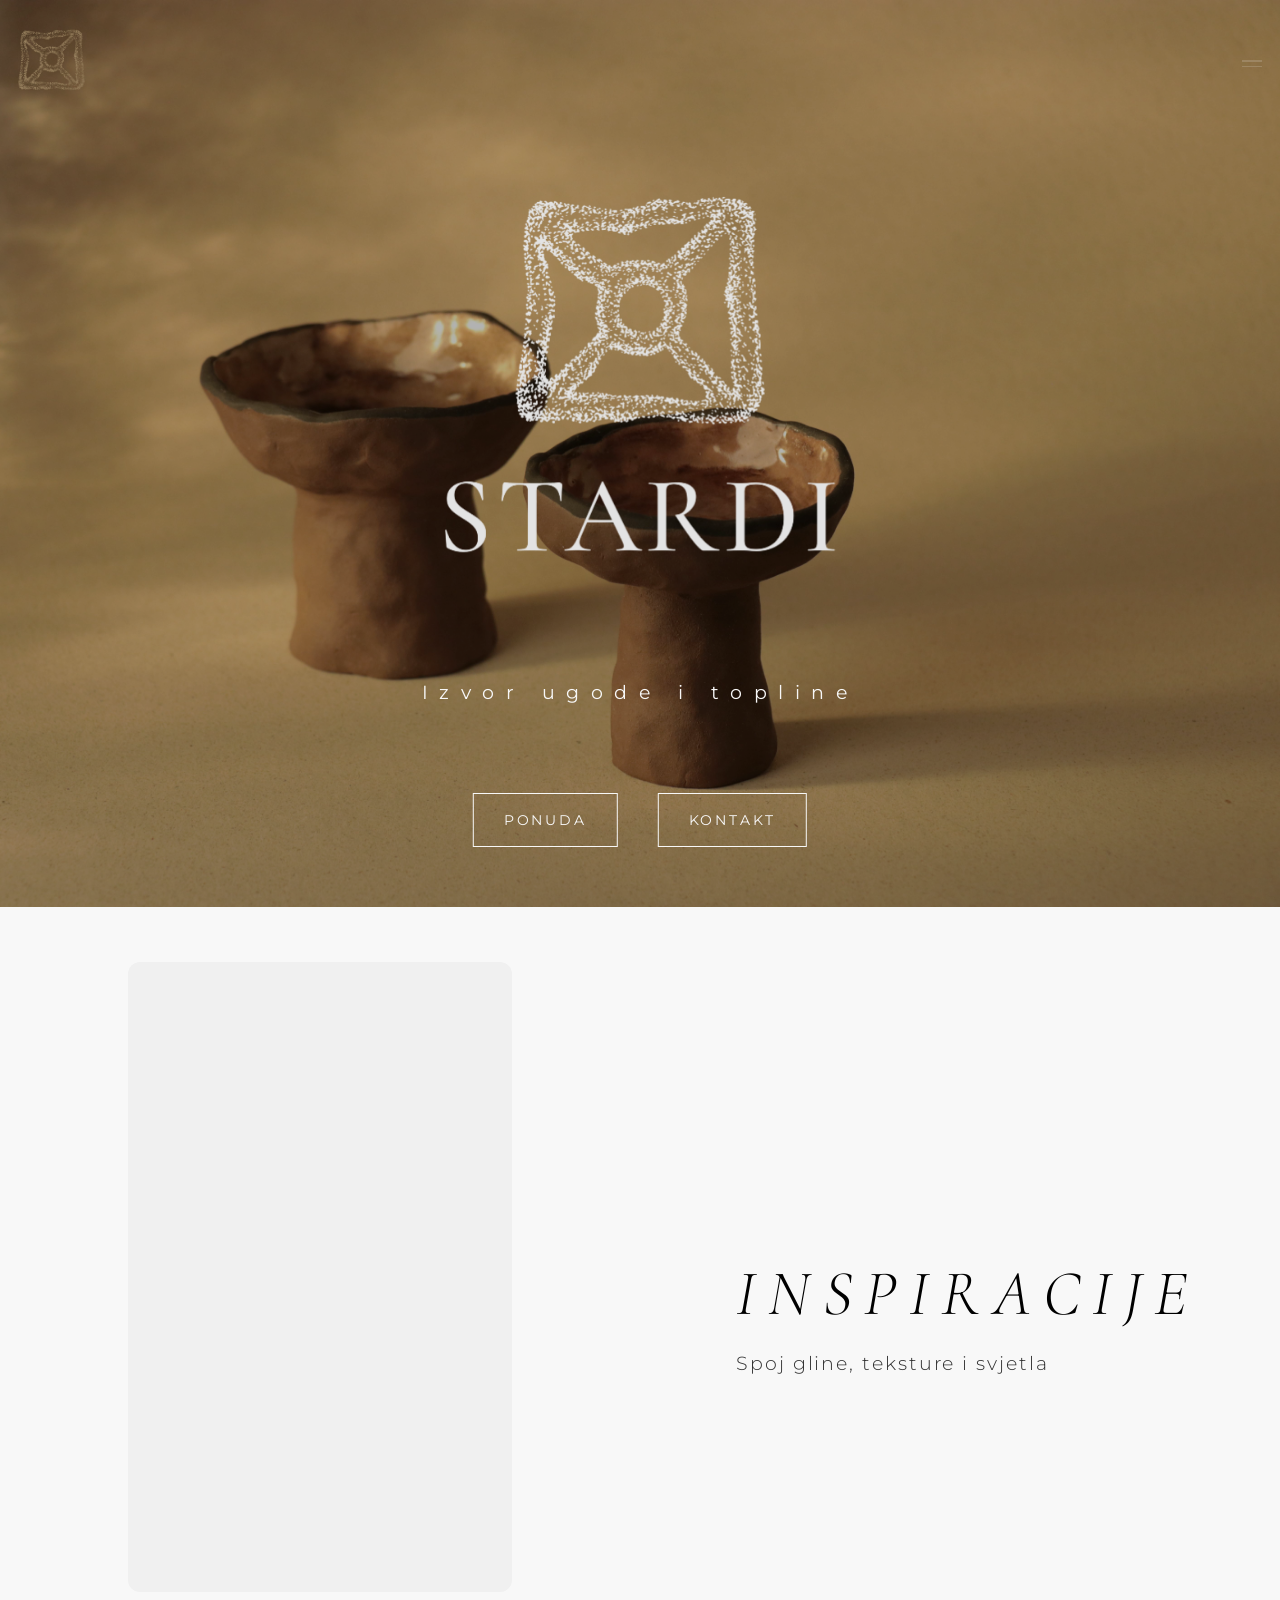
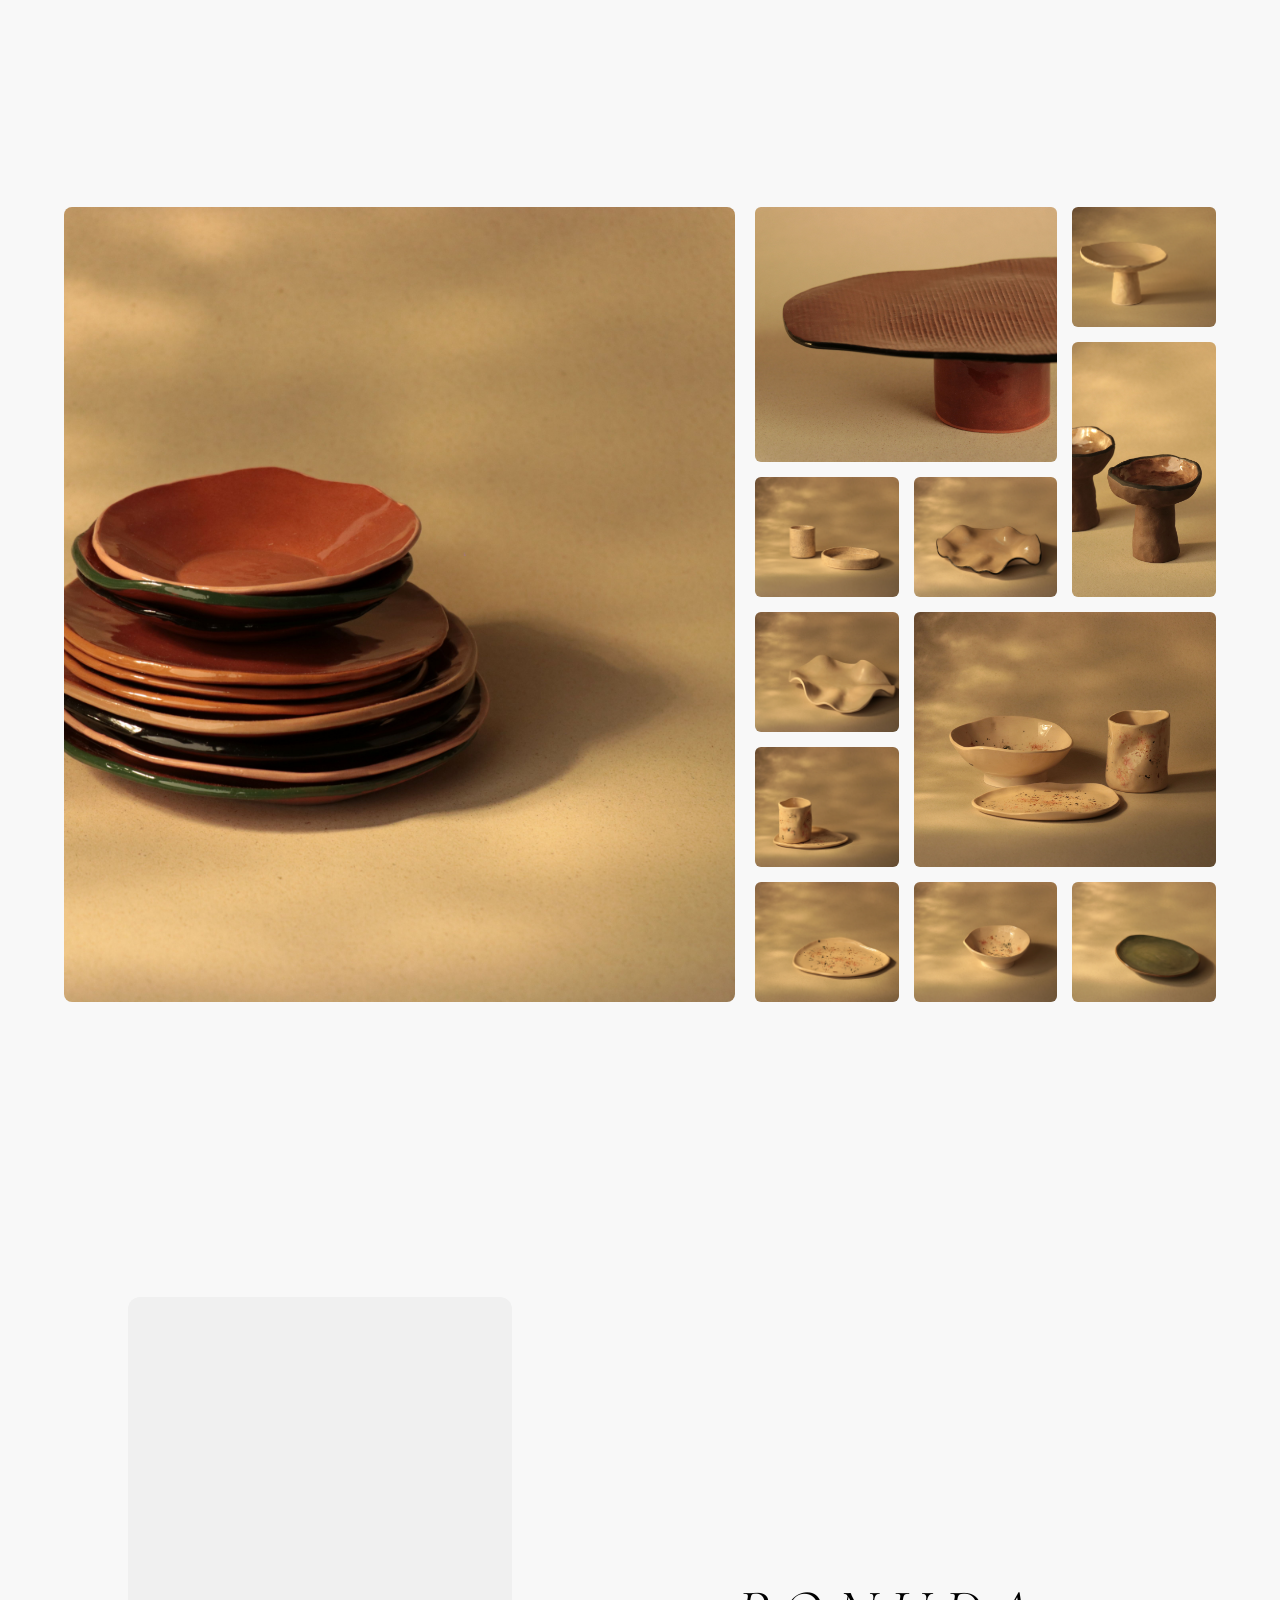
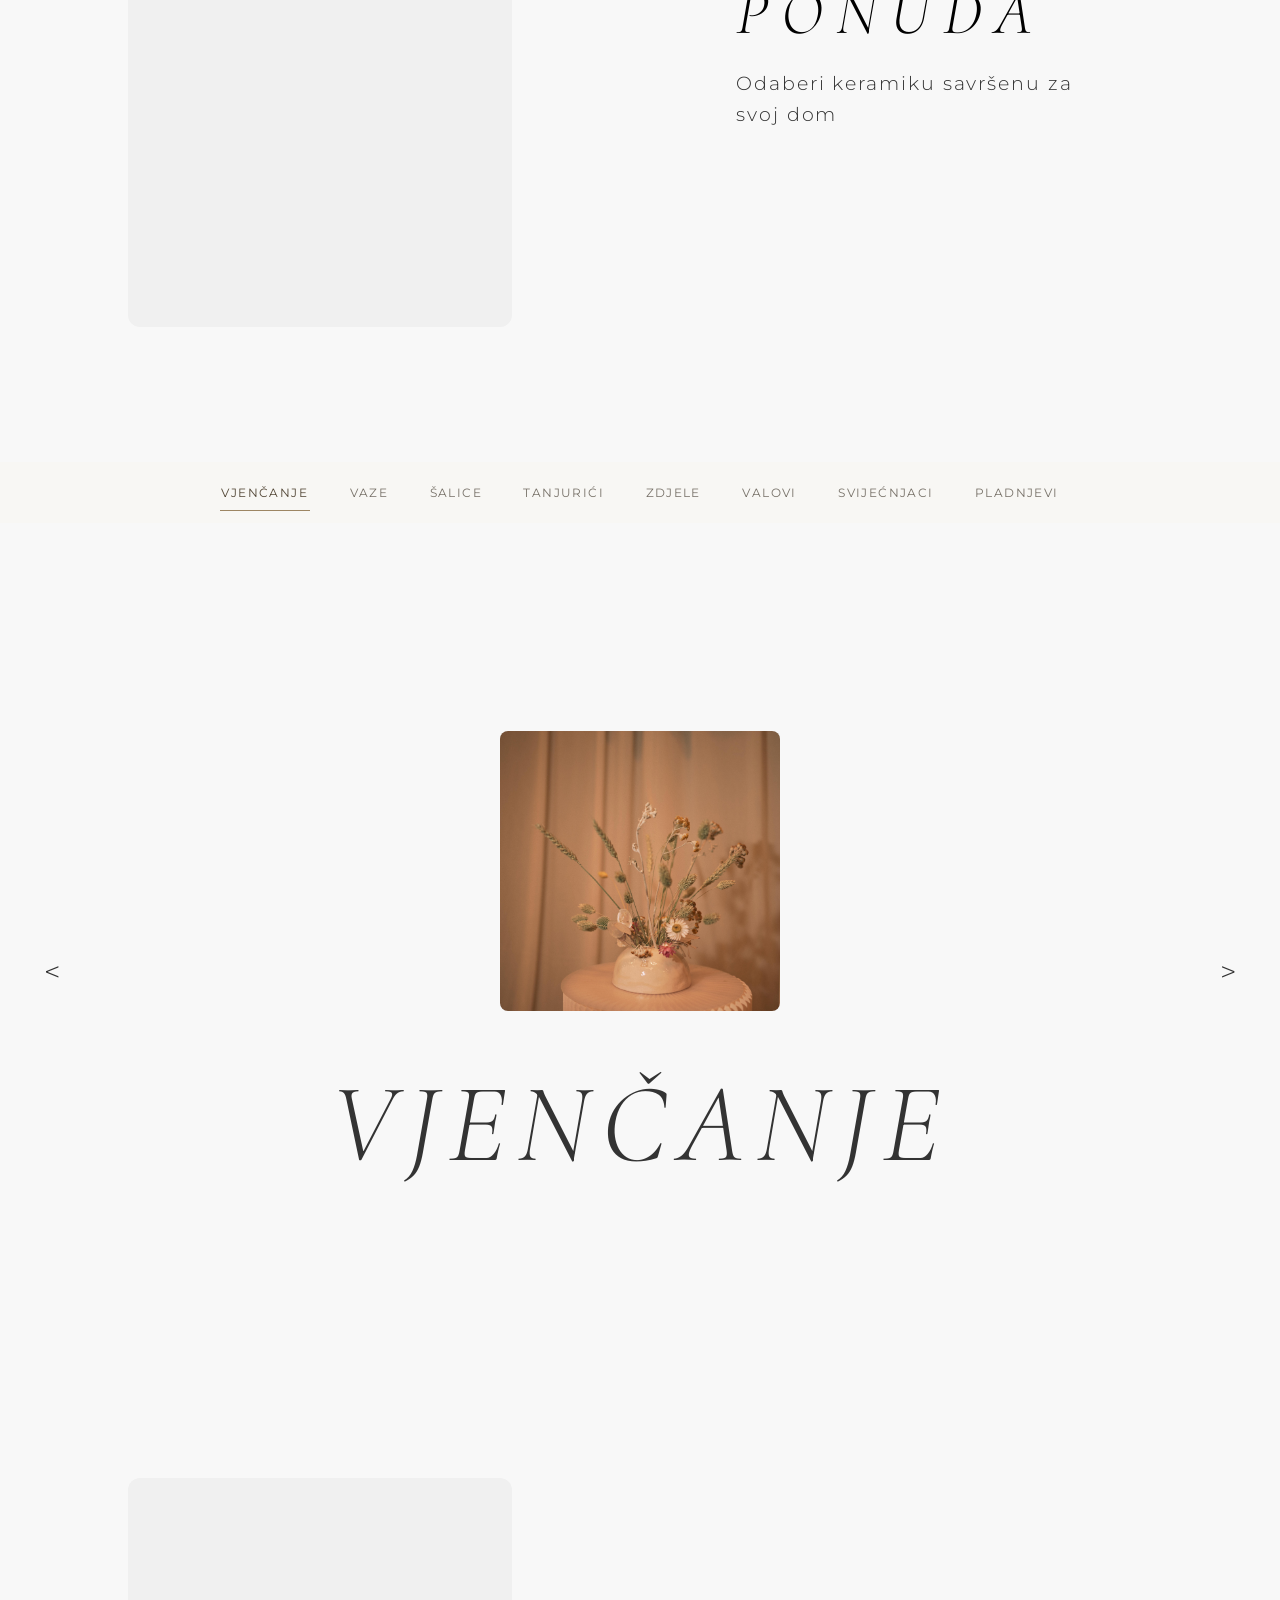
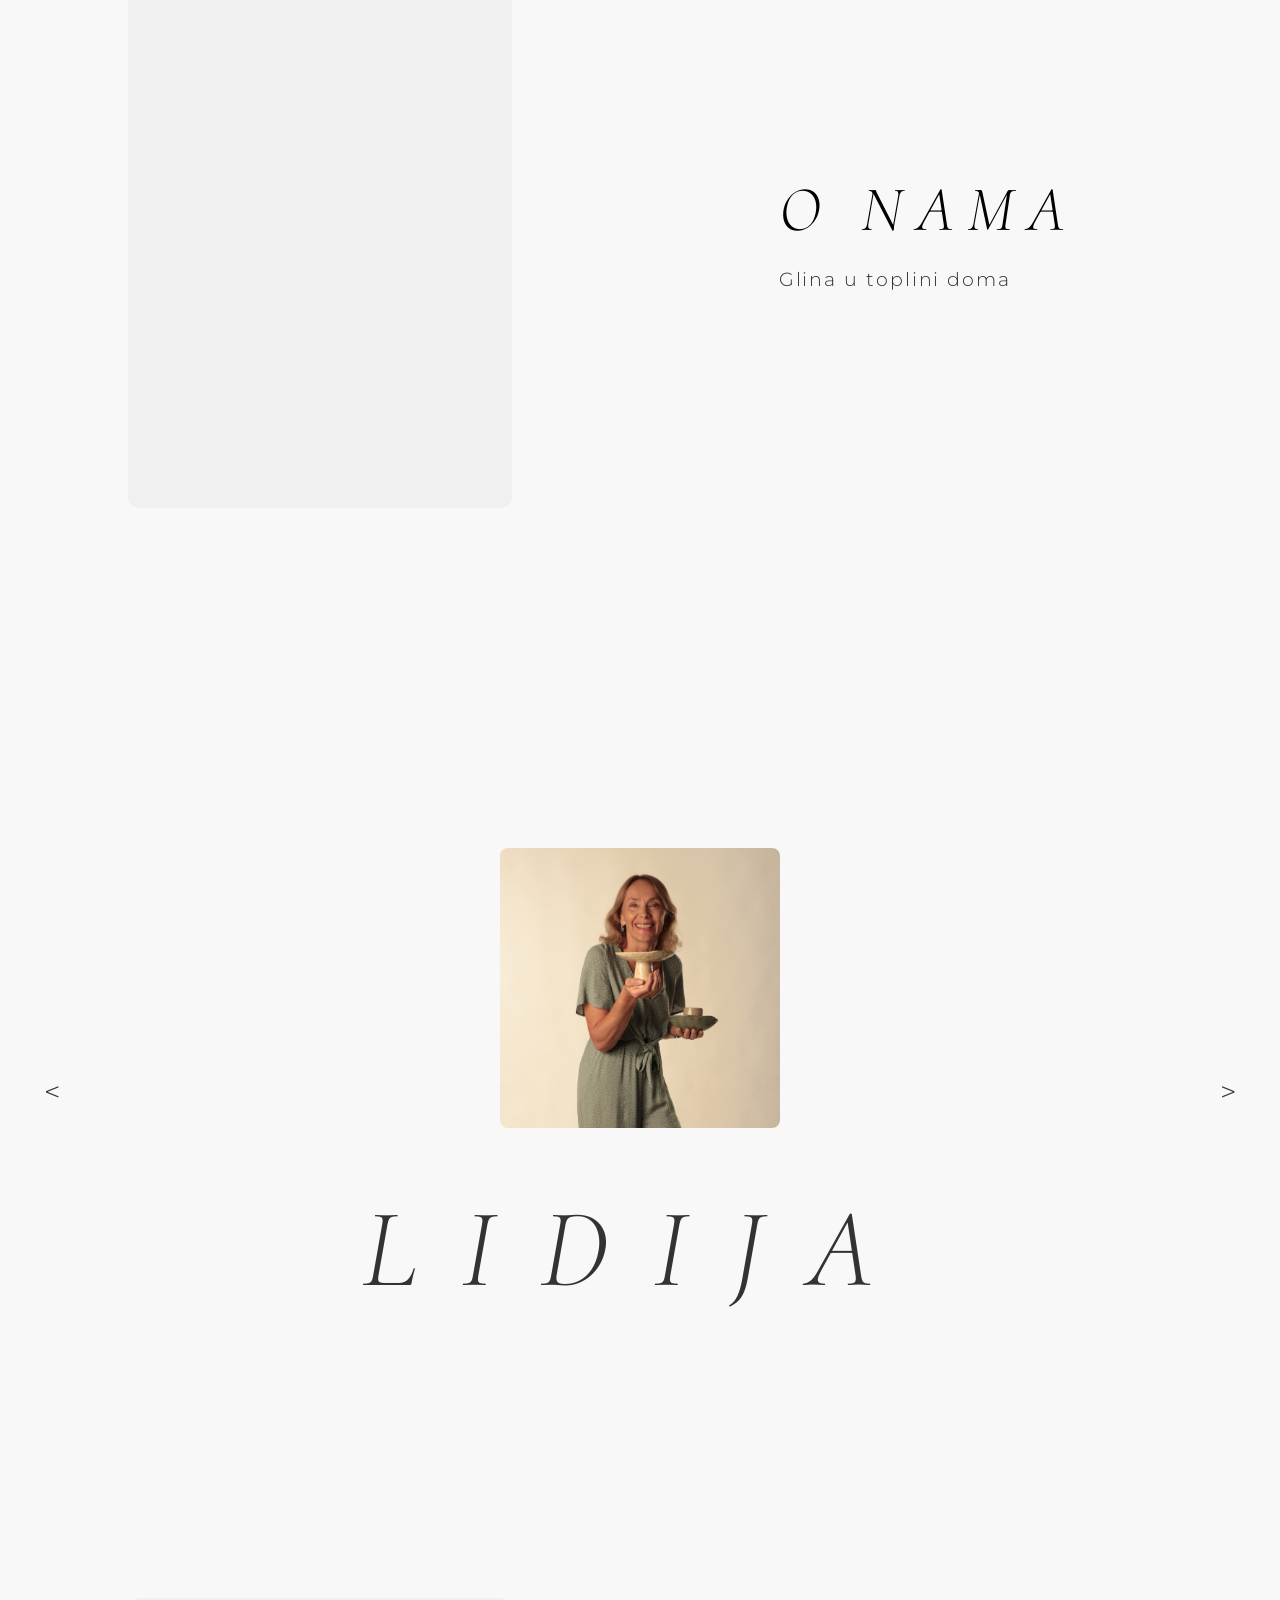
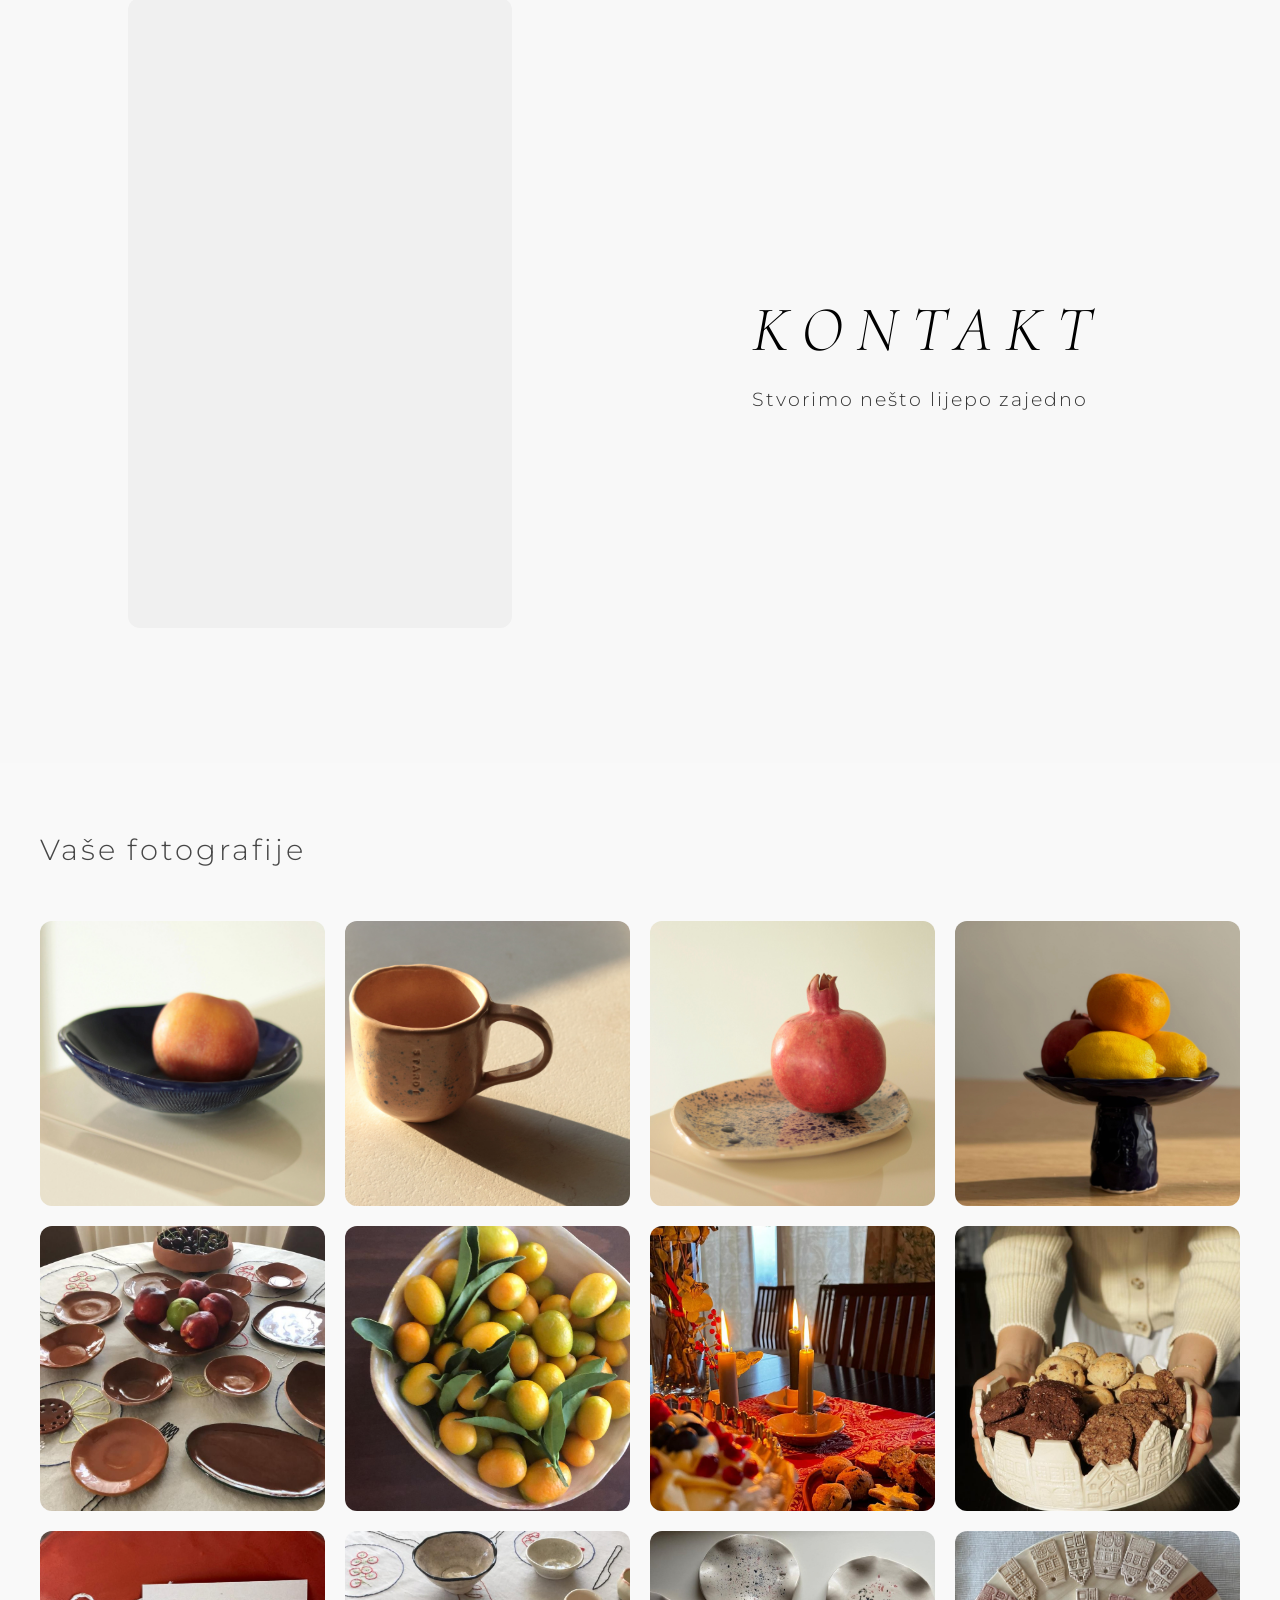
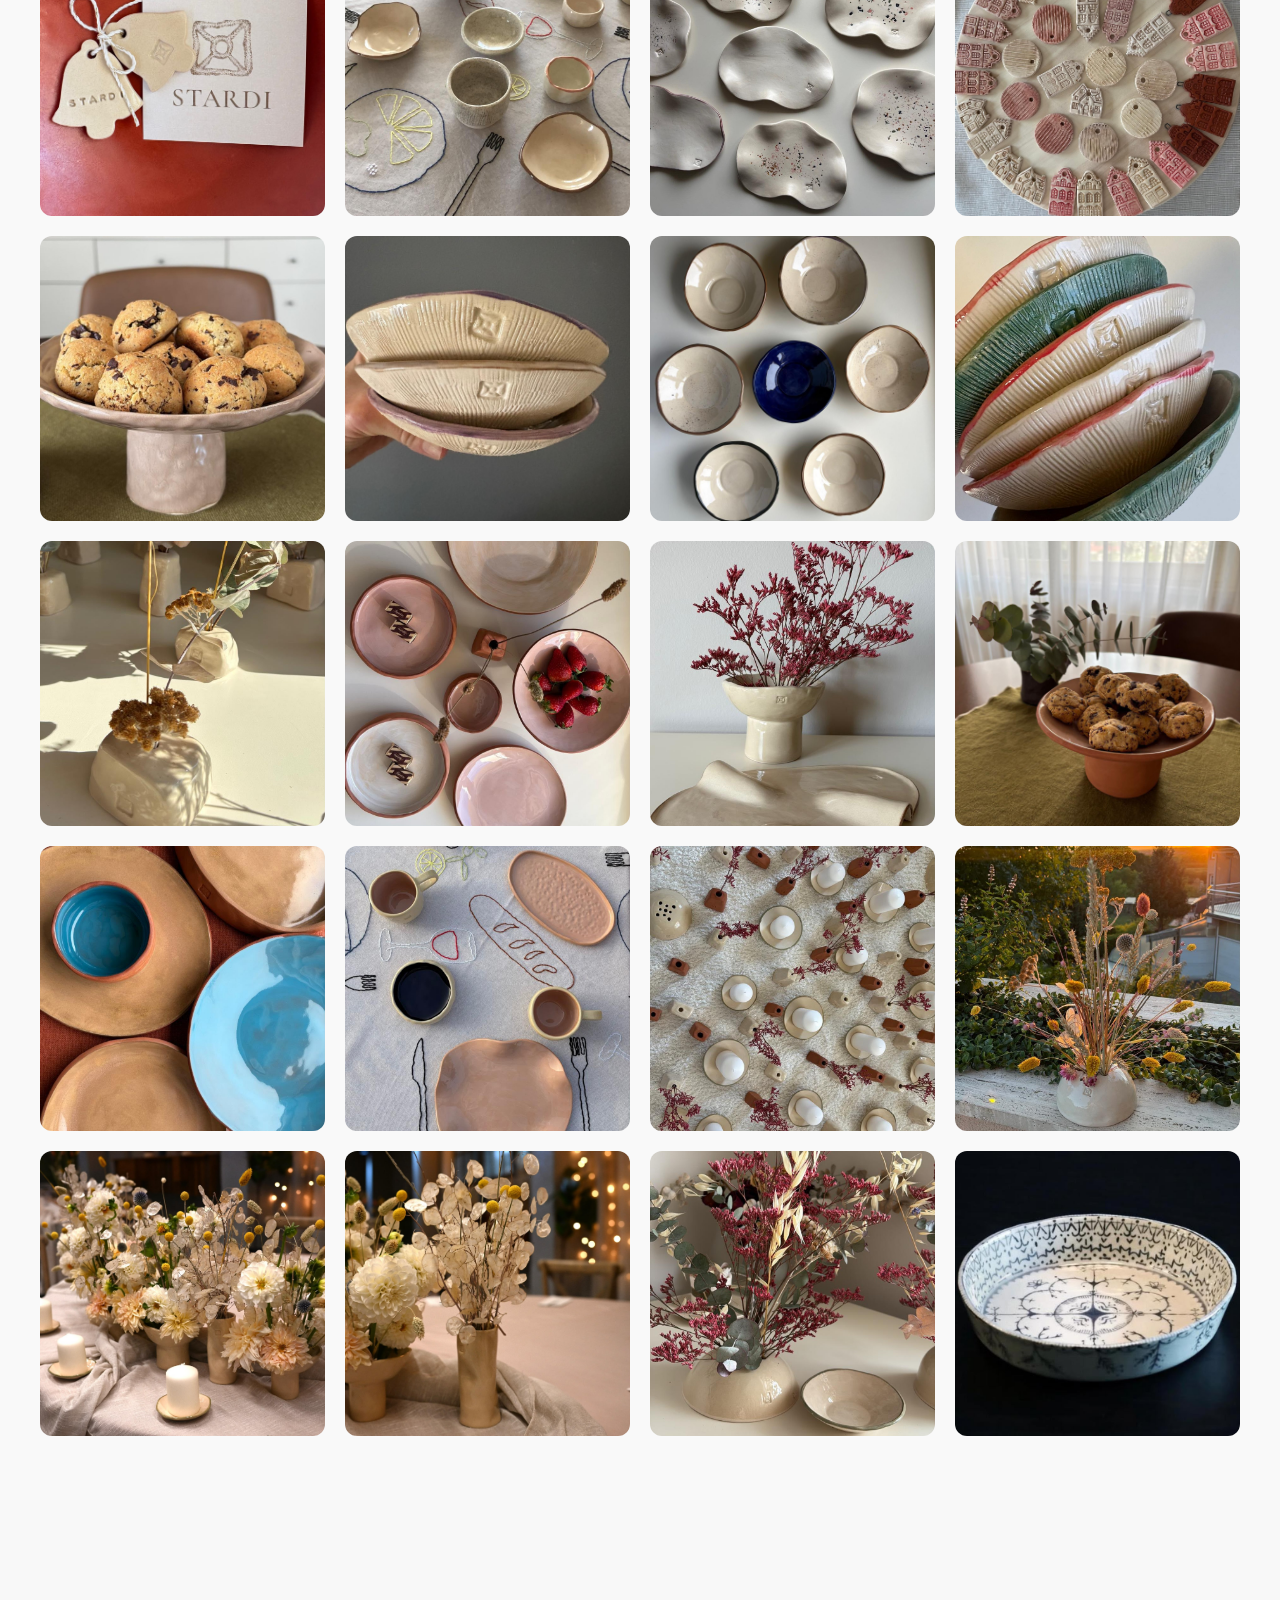
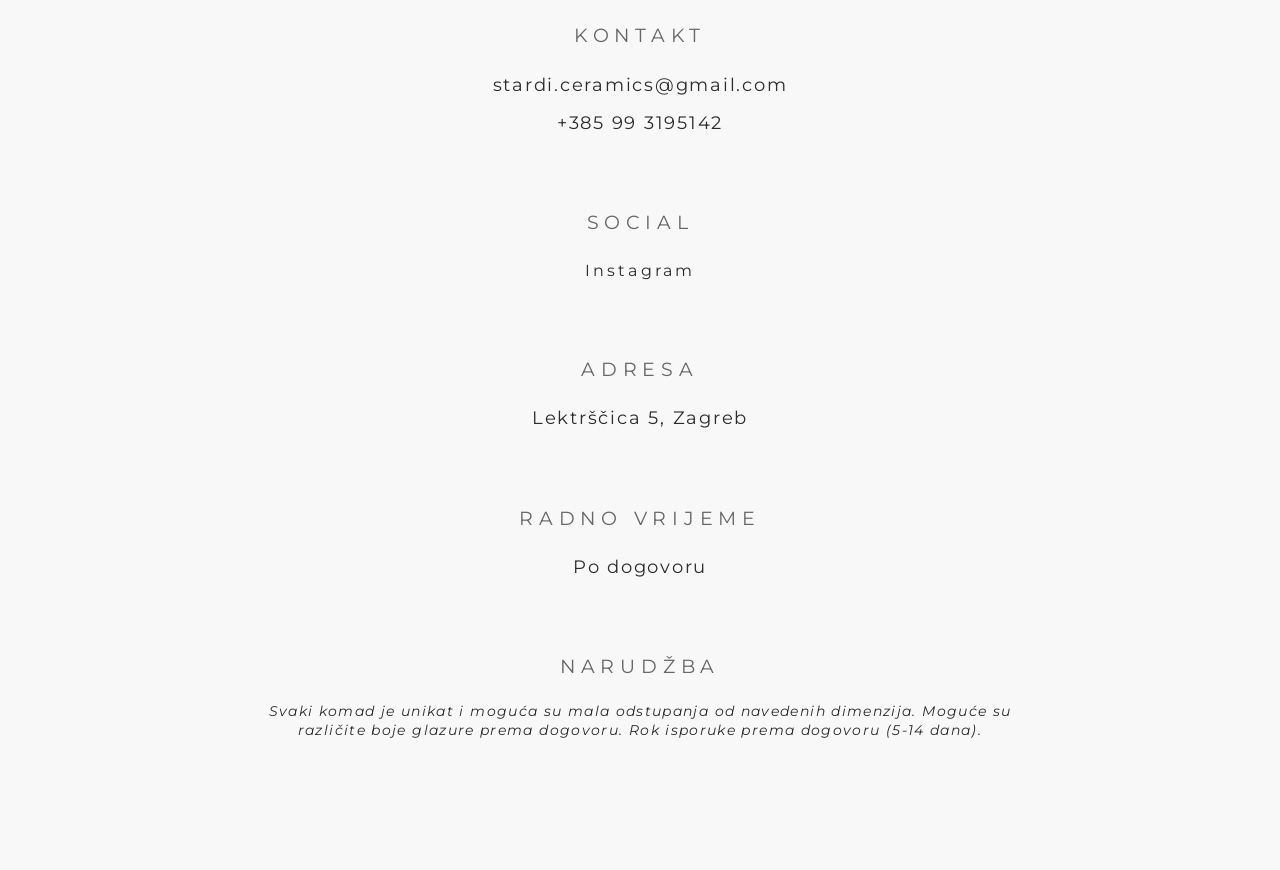
==== commit a4d9d769: "google" ====
--- a/index.html
+++ b/index.html
@@ -4,7 +4,8 @@
     <meta charset="UTF-8">
     <meta name="viewport" content="width=device-width, initial-scale=1.0">
         <title>STARDI CERAMICS</title>
-    <link rel="icon" type="image/png" href="/images/STARDI%20LOGO-03_s.png">
+    <link rel="canonical" href="https://stardiceramics.hr/">
+    <link rel="icon" type="image/png" sizes="192x192" href="/favicon.png">
     <link rel="apple-touch-icon" href="/images/STARDI%20LOGO-03_s.png">
     <link rel="stylesheet" href="css/style.css?v=20261016c">
 </head>
@@ -185,7 +186,7 @@
                     
                     <div class="shop-slide" data-category="cups" data-index="2">
                         <div class="product-image">
-                            <img src="images/shop/cups.JPG" alt="Cups">
+                            <img src="images/shop/cups.jpg" alt="Cups">
                         </div>
                         <div class="product-info">
                             <h2 class="product-title clickable-title" data-en="CUPS" data-hr="ŠALICE" data-category="cups">CUPS</h2>
@@ -459,7 +460,7 @@
     </section>
 
     <script src="js/script.js?v=20261015c"></script>
-    <script src="js/simple-gallery.js?v=20261016a"></script>
+    <script src="js/simple-gallery.js?v=20261016b"></script>
     <!-- EmailJS for sending emails -->
     <script type="text/javascript" src="https://cdn.jsdelivr.net/npm/@emailjs/browser@4/dist/email.min.js"></script>
     <script type="text/javascript">
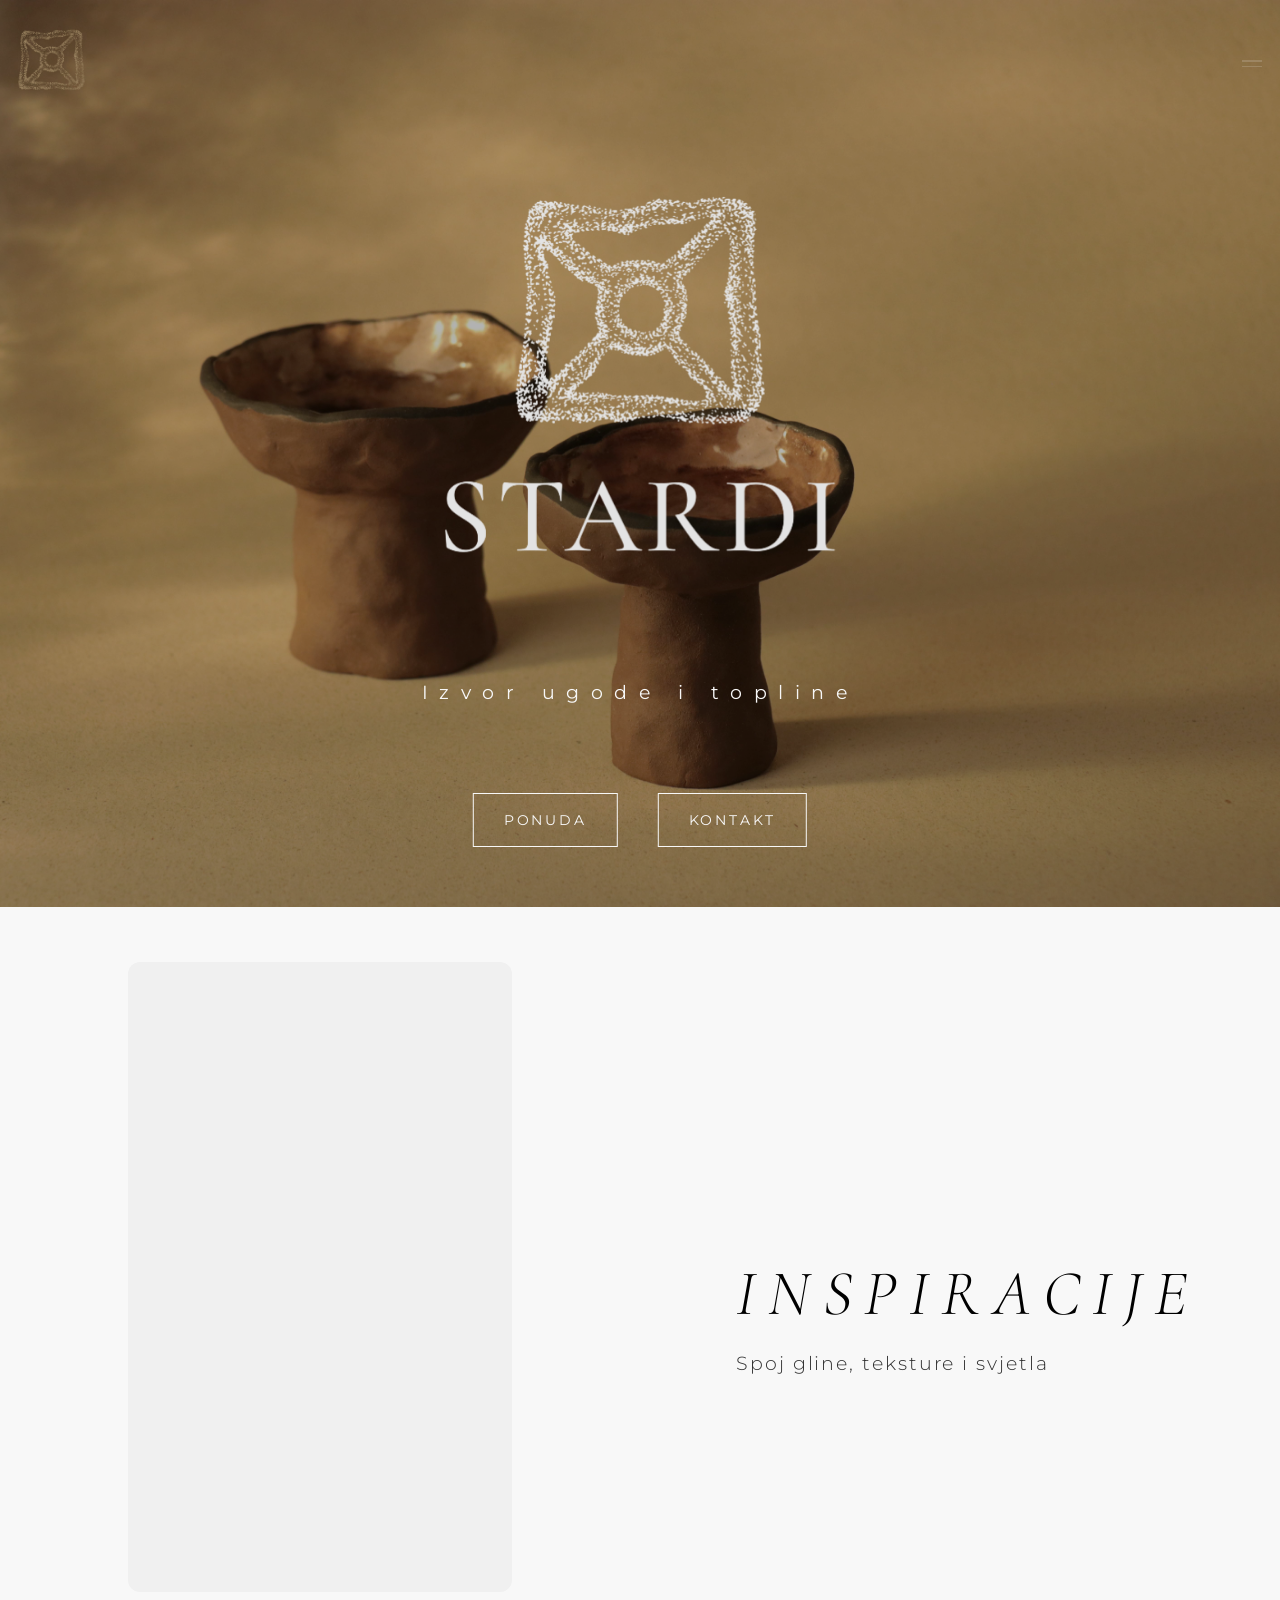
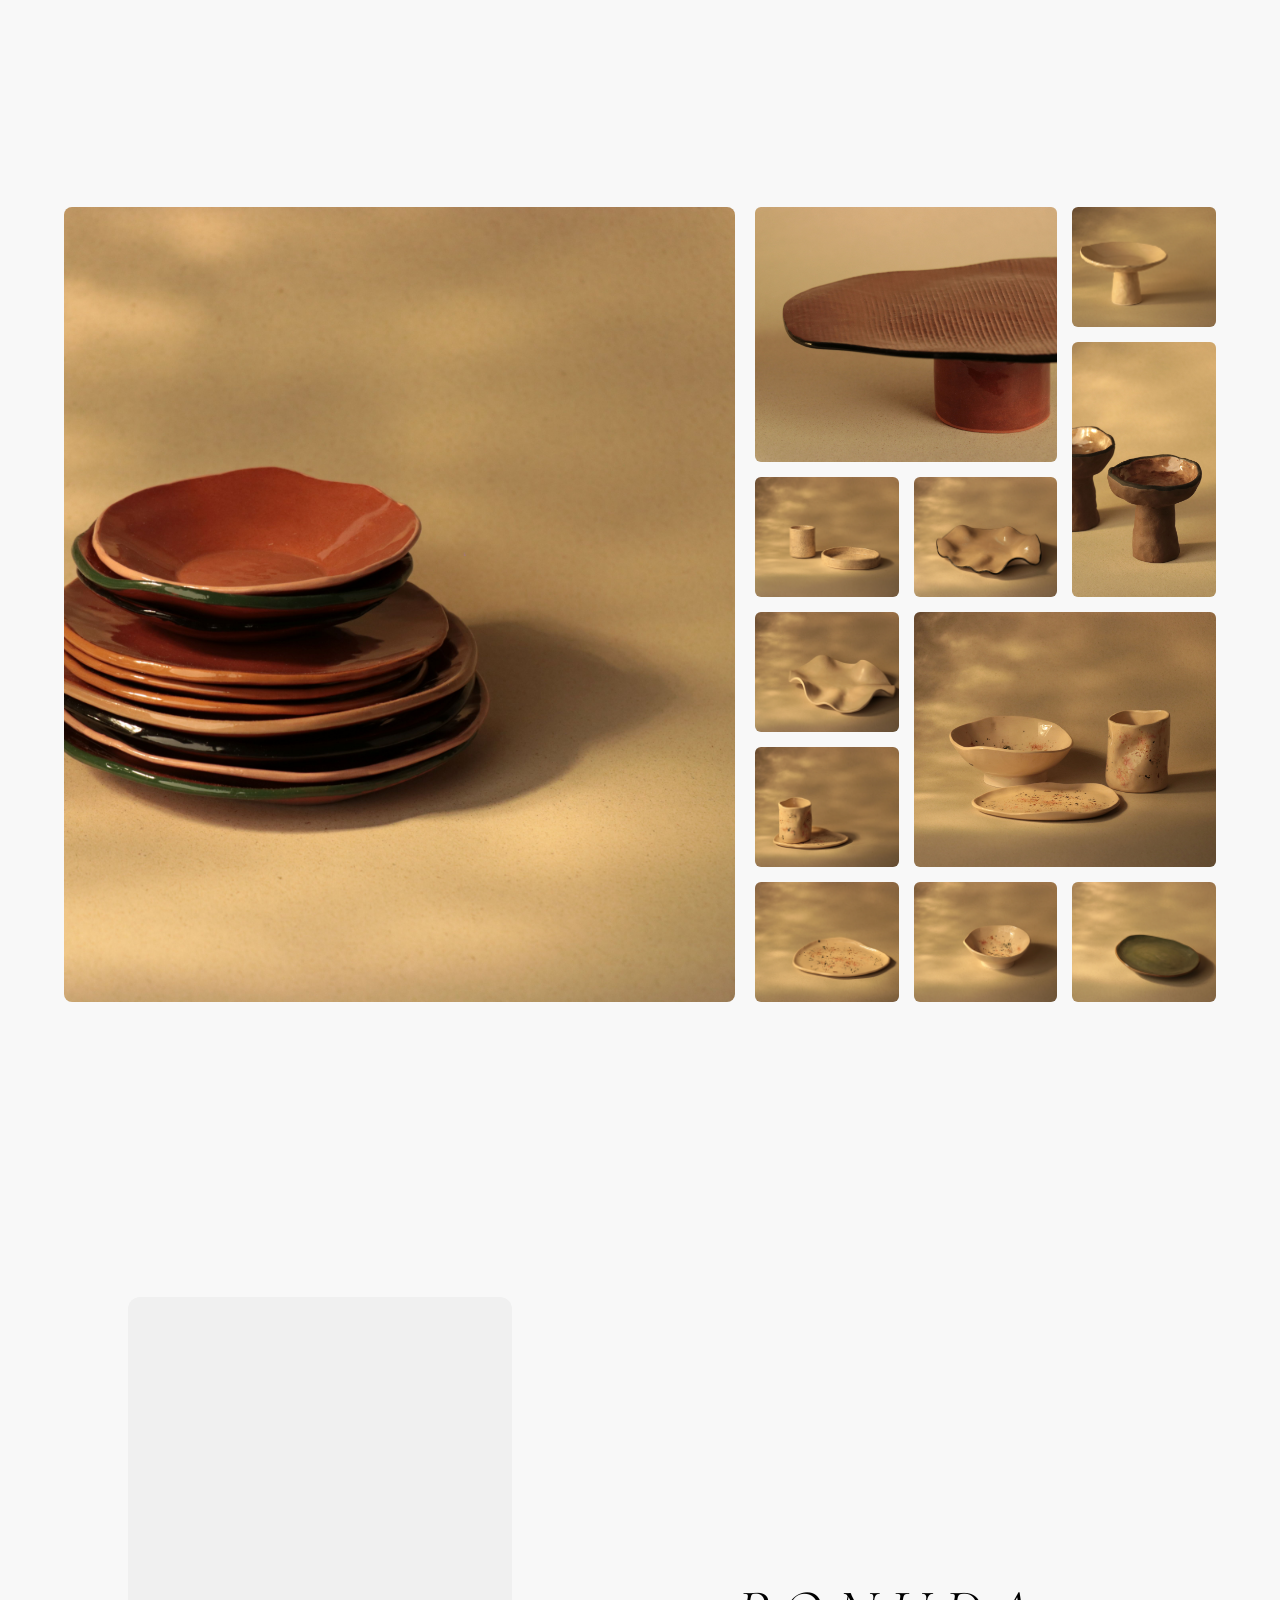
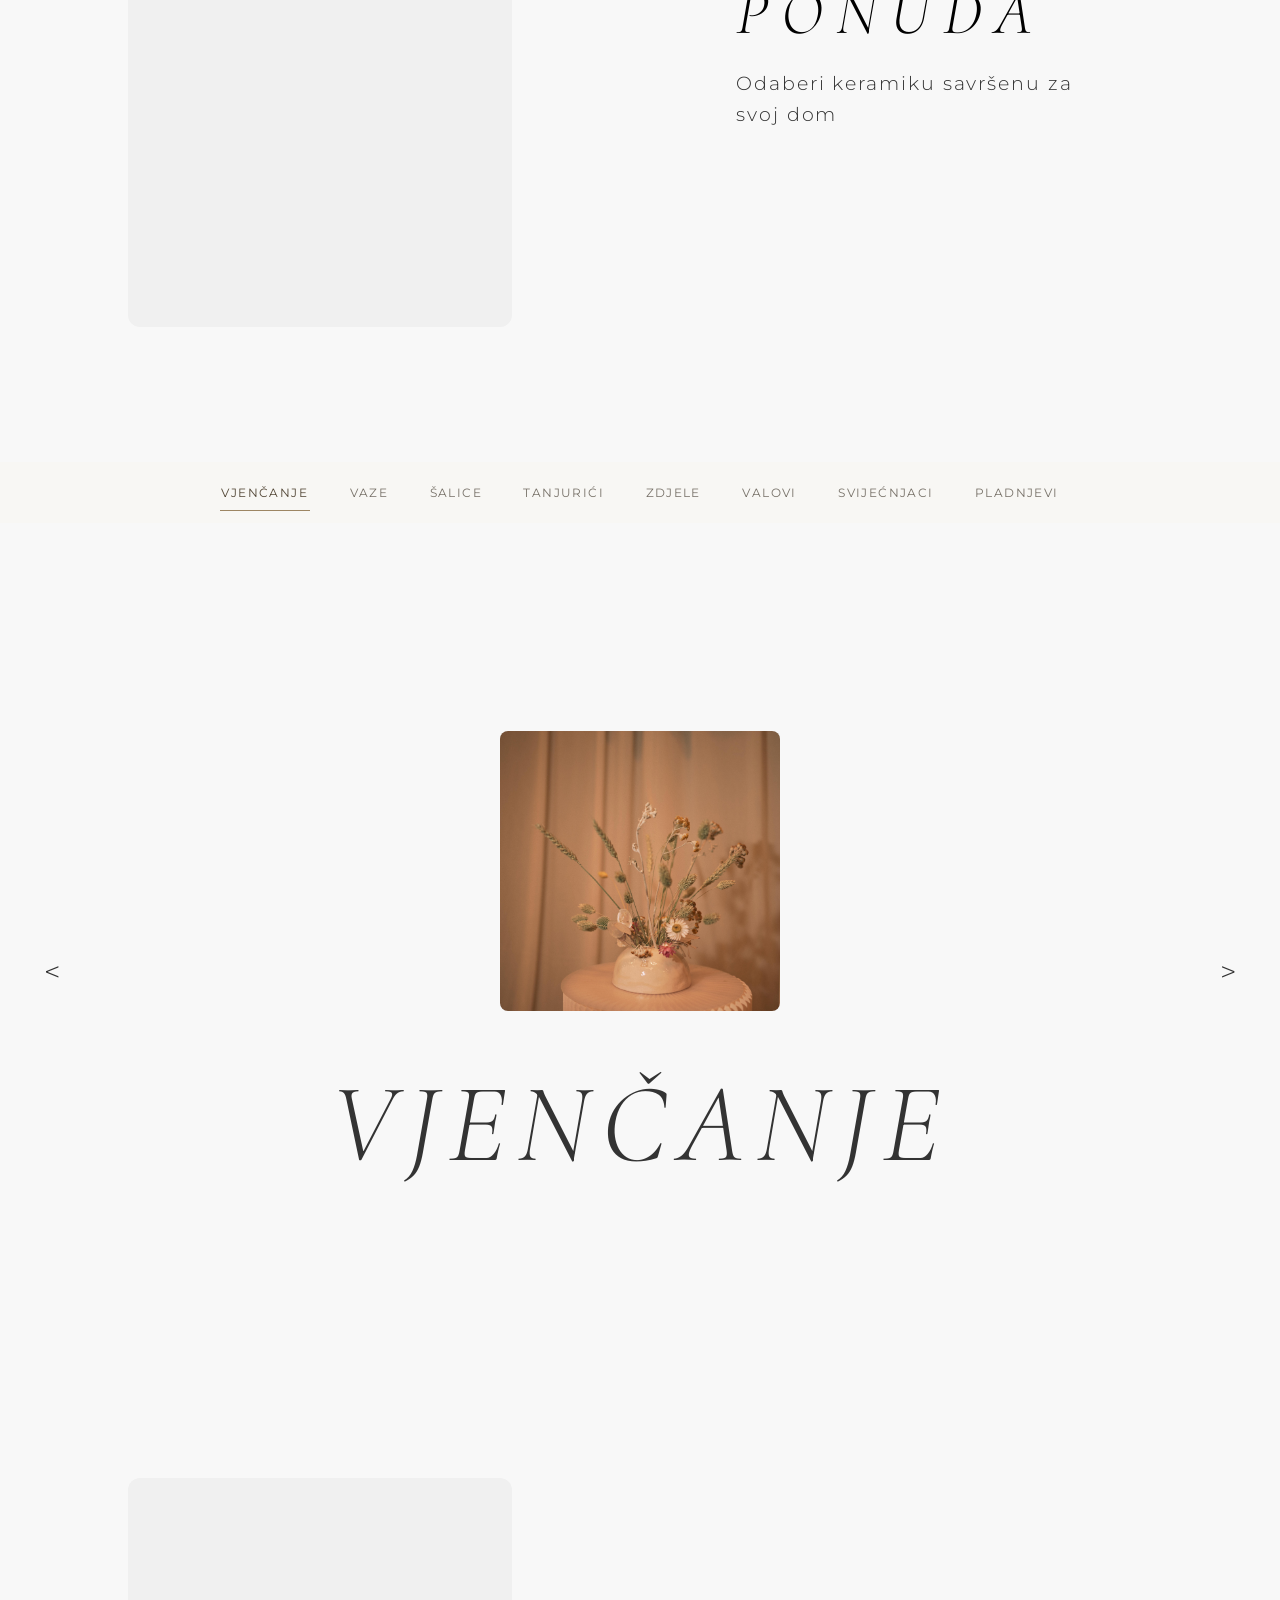
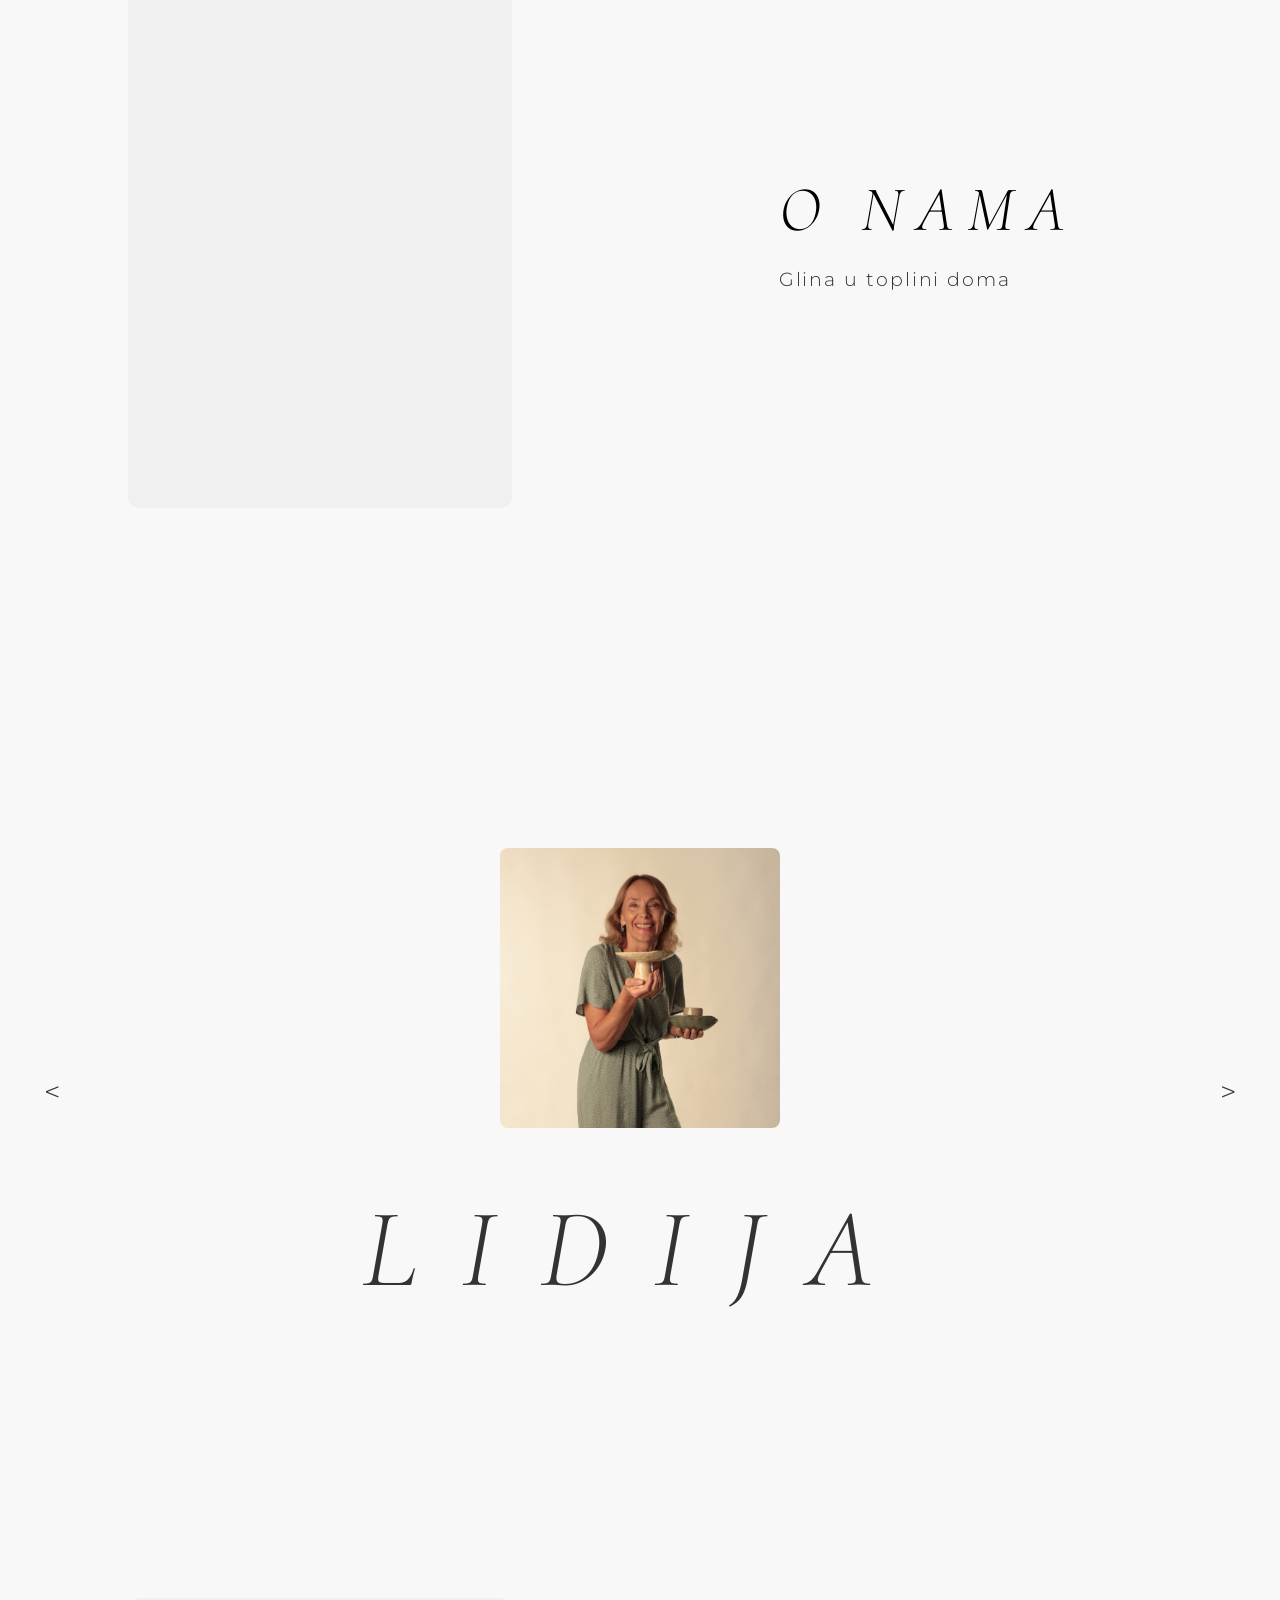
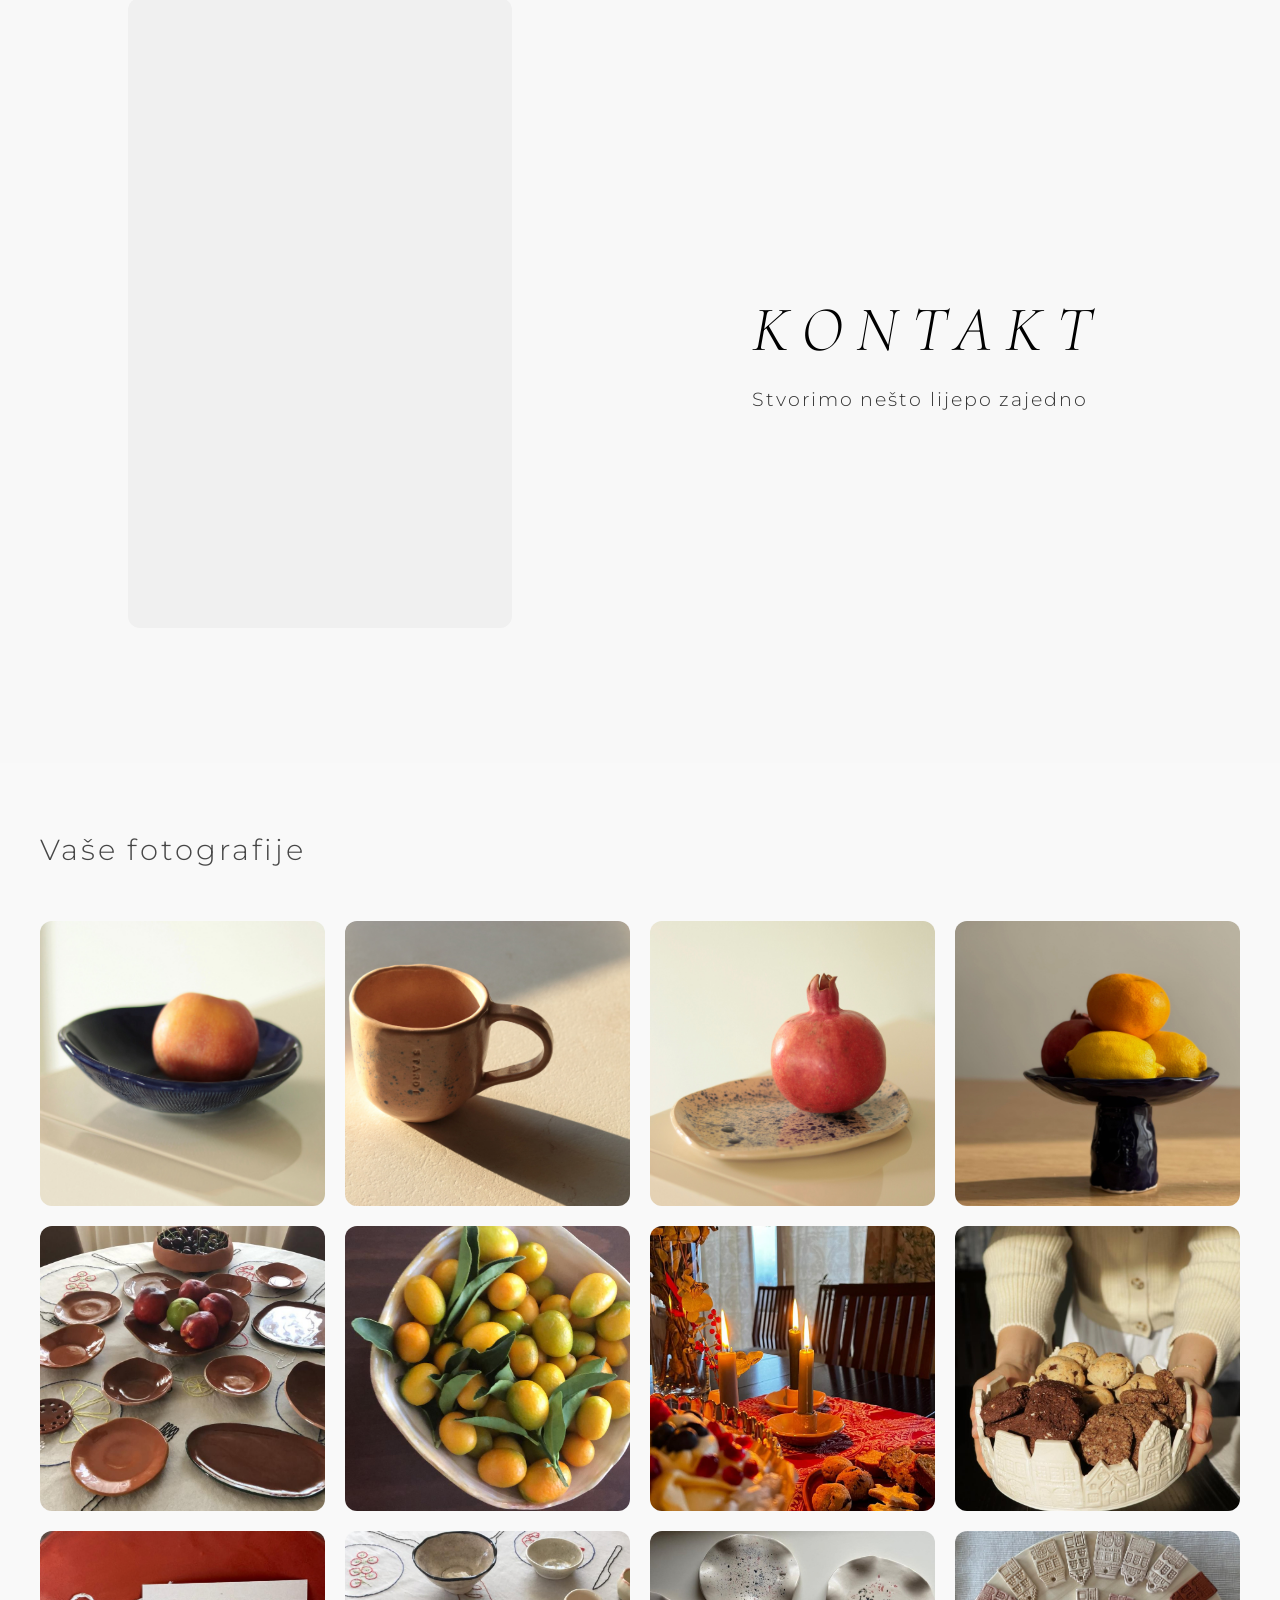
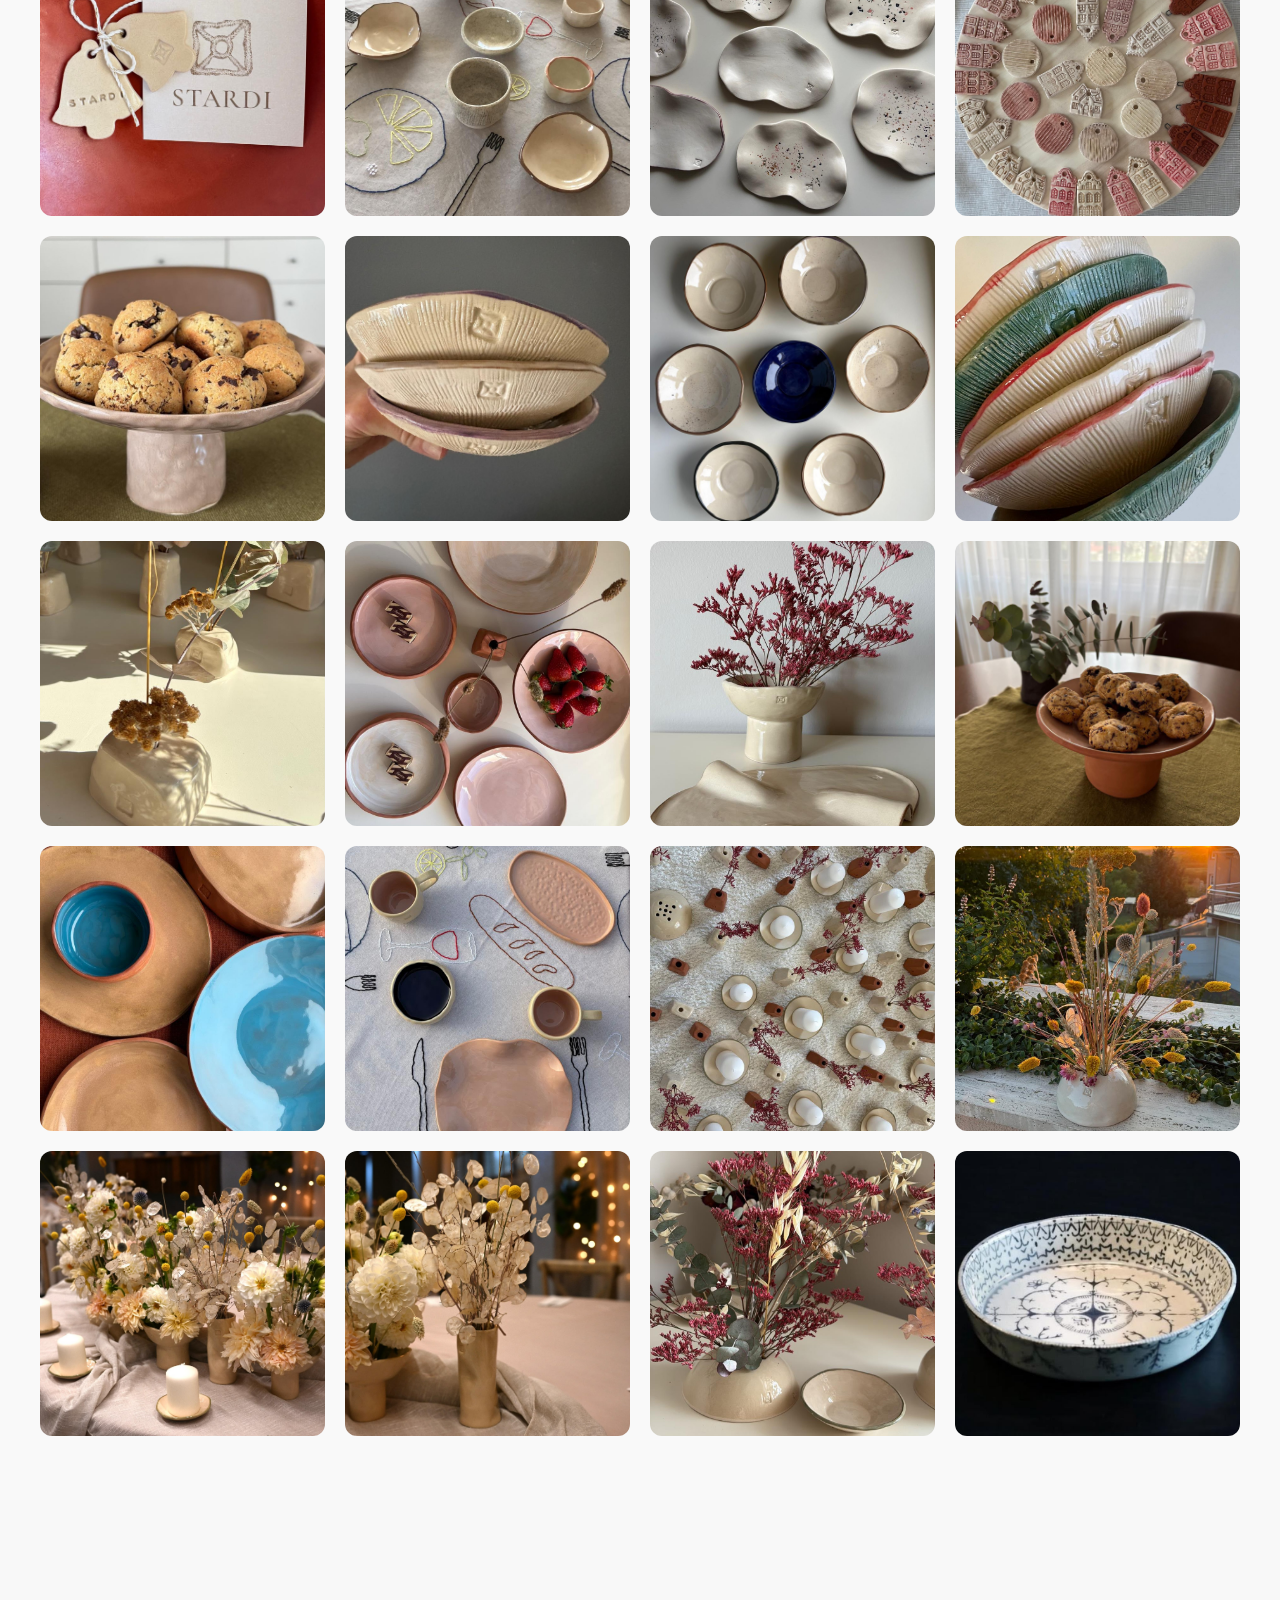
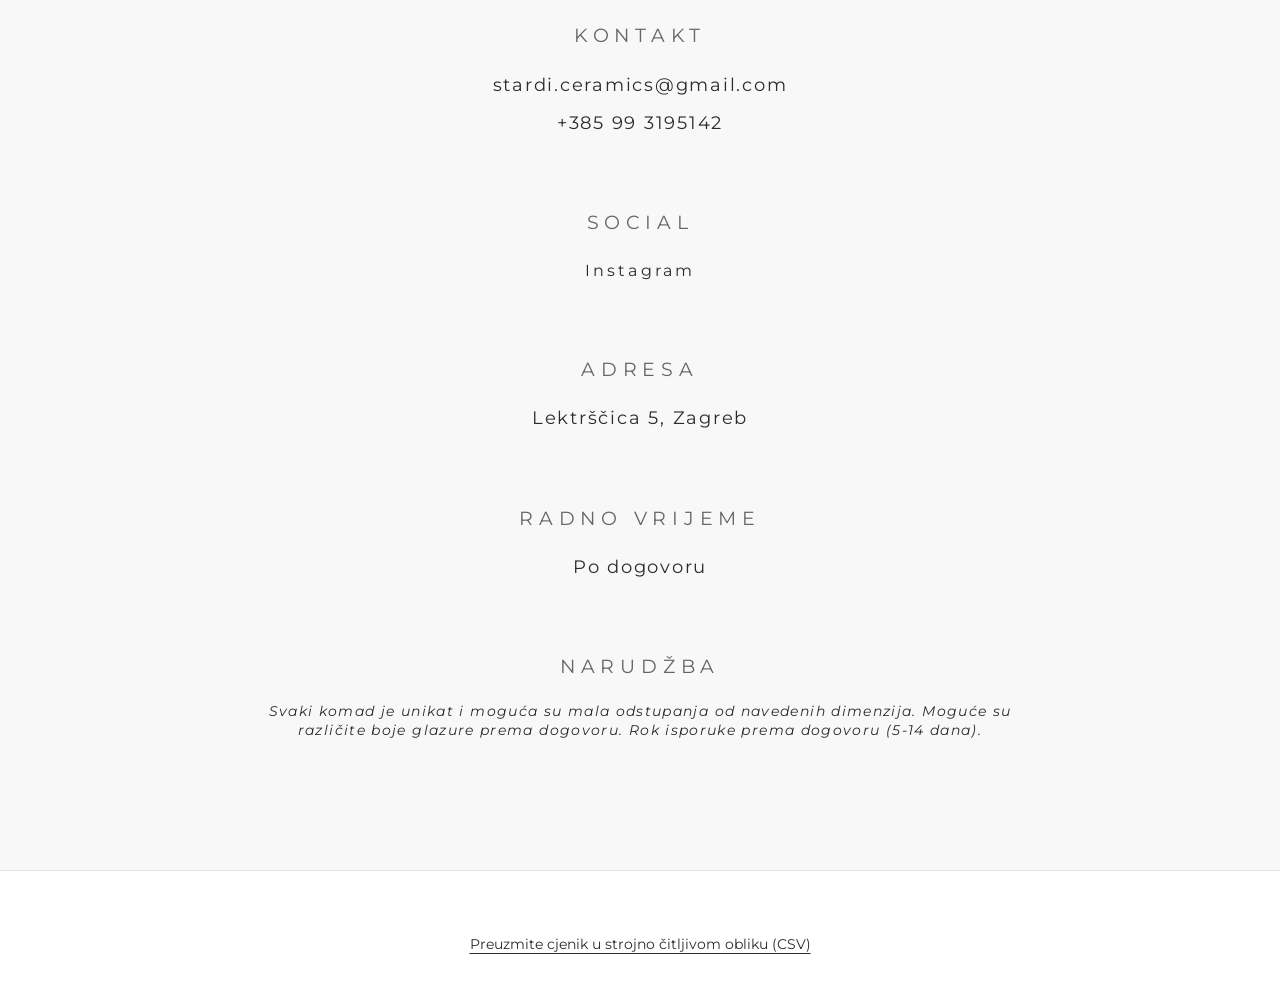
==== commit 9af8e57e: "update cjenika i github actions" ====
--- a/index.html
+++ b/index.html
@@ -442,13 +442,13 @@
                 </div>
                 
                 <div class="contact-item">
-                    <h4>ADRESA</h4>
+                    <h4 data-en="ADDRESS" data-hr="ADRESA">ADRESA</h4>
                     <p>Lektrščica 5, Zagreb</p>
                 </div>
                 
                 <div class="contact-item">
-                    <h4>RADNO VRIJEME</h4>
-                    <p id="working-hours">Po dogovoru</p>
+                    <h4 data-en="WORKING HOURS" data-hr="RADNO VRIJEME">RADNO VRIJEME</h4>
+                    <p id="working-hours" data-en="By appointment" data-hr="Po dogovoru">Po dogovoru</p>
                 </div>
                 
                 <div class="contact-item">
@@ -459,8 +459,18 @@
         </div>
     </section>
 
+    <footer class="main-footer">
+        <a
+            class="price-list-download"
+            href="/pricelist-latest.csv"
+            download
+            data-en="Download the machine-readable price list (CSV)"
+            data-hr="Preuzmite cjenik u strojno čitljivom obliku (CSV)"
+        >Preuzmite cjenik u strojno čitljivom obliku (CSV)</a>
+    </footer>
+
     <script src="js/script.js?v=20261015c"></script>
-    <script src="js/simple-gallery.js?v=20261016b"></script>
+    <script src="js/simple-gallery.js?v=20261112a"></script>
     <!-- EmailJS for sending emails -->
     <script type="text/javascript" src="https://cdn.jsdelivr.net/npm/@emailjs/browser@4/dist/email.min.js"></script>
     <script type="text/javascript">
--- a/css/style.css
+++ b/css/style.css
@@ -3022,6 +3022,16 @@
     border-top: 1px solid #e0e0e0;
 }
 
+.price-list-download {
+    color: #2c2c2c;
+    font-size: 14px;
+    text-underline-offset: 4px;
+}
+
+.price-list-download:hover {
+    color: #666;
+}
+
 .footer-nav {
     display: flex;
     justify-content: center;
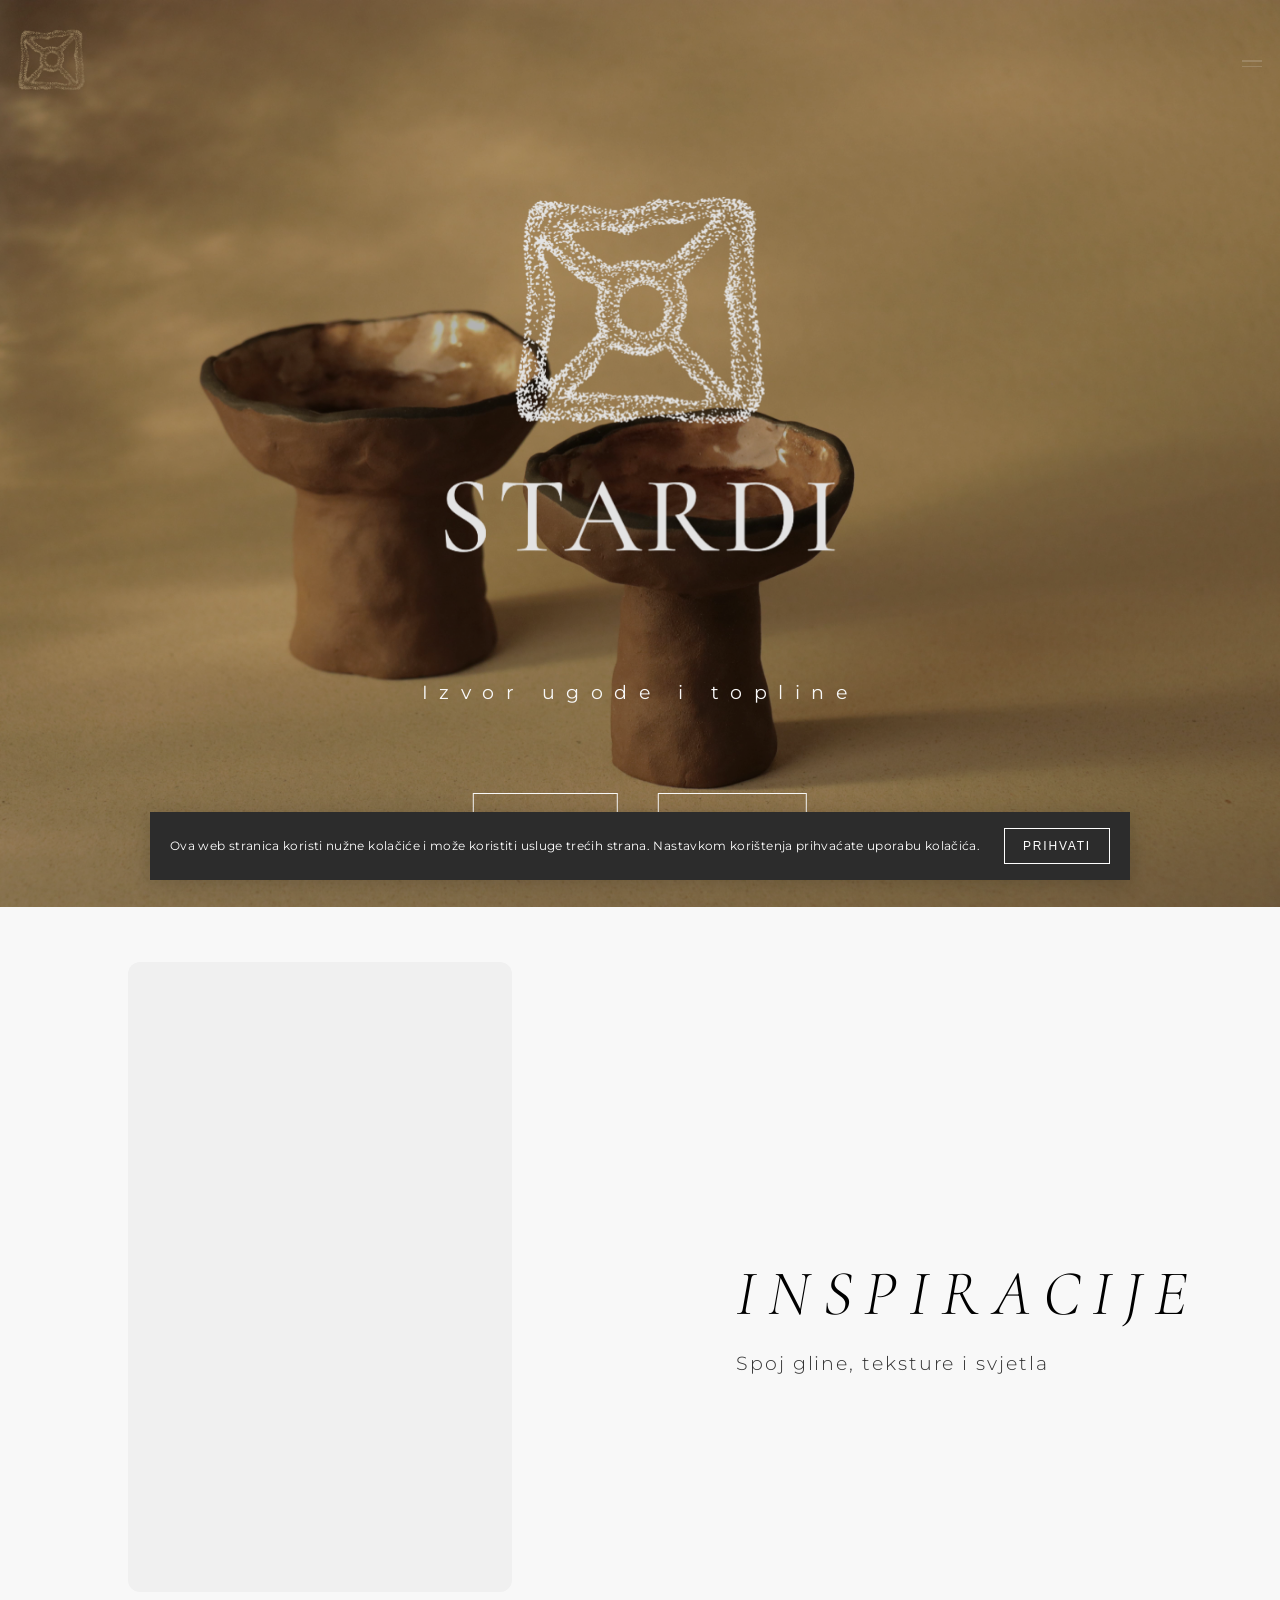
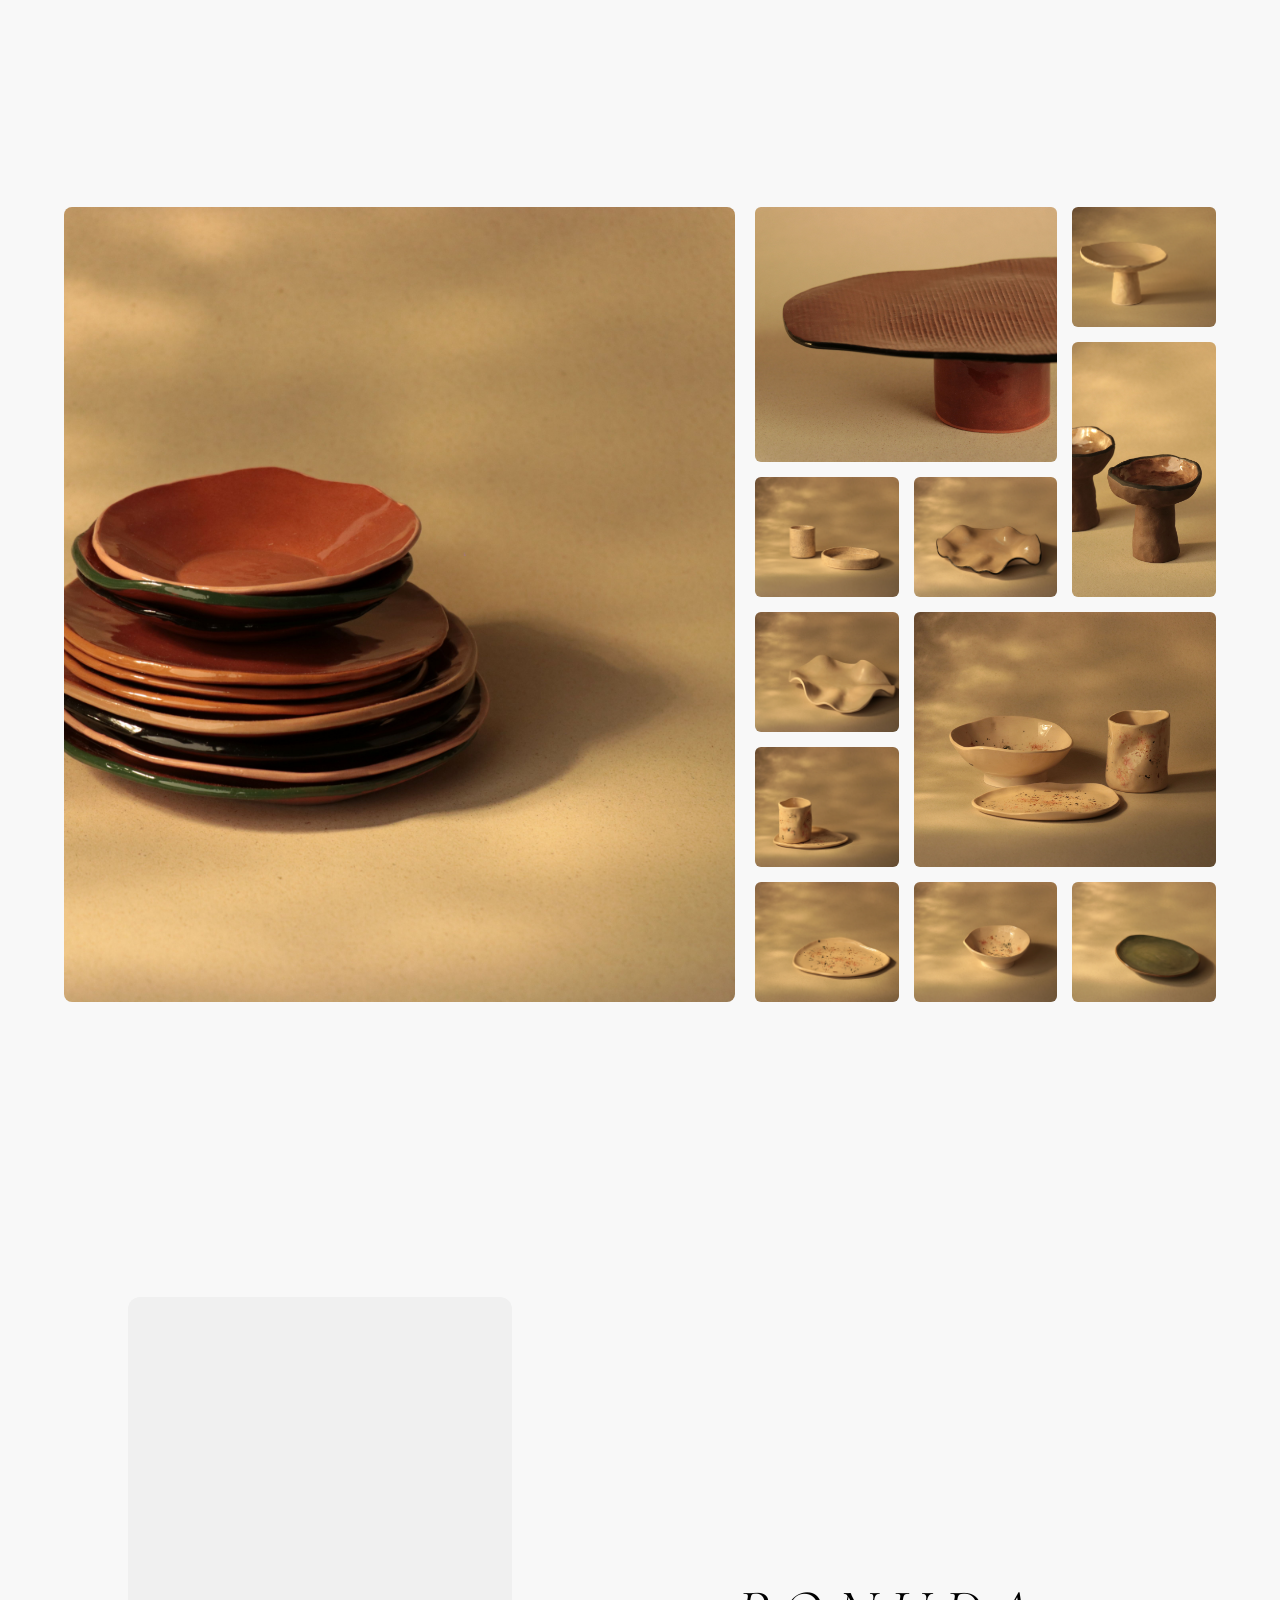
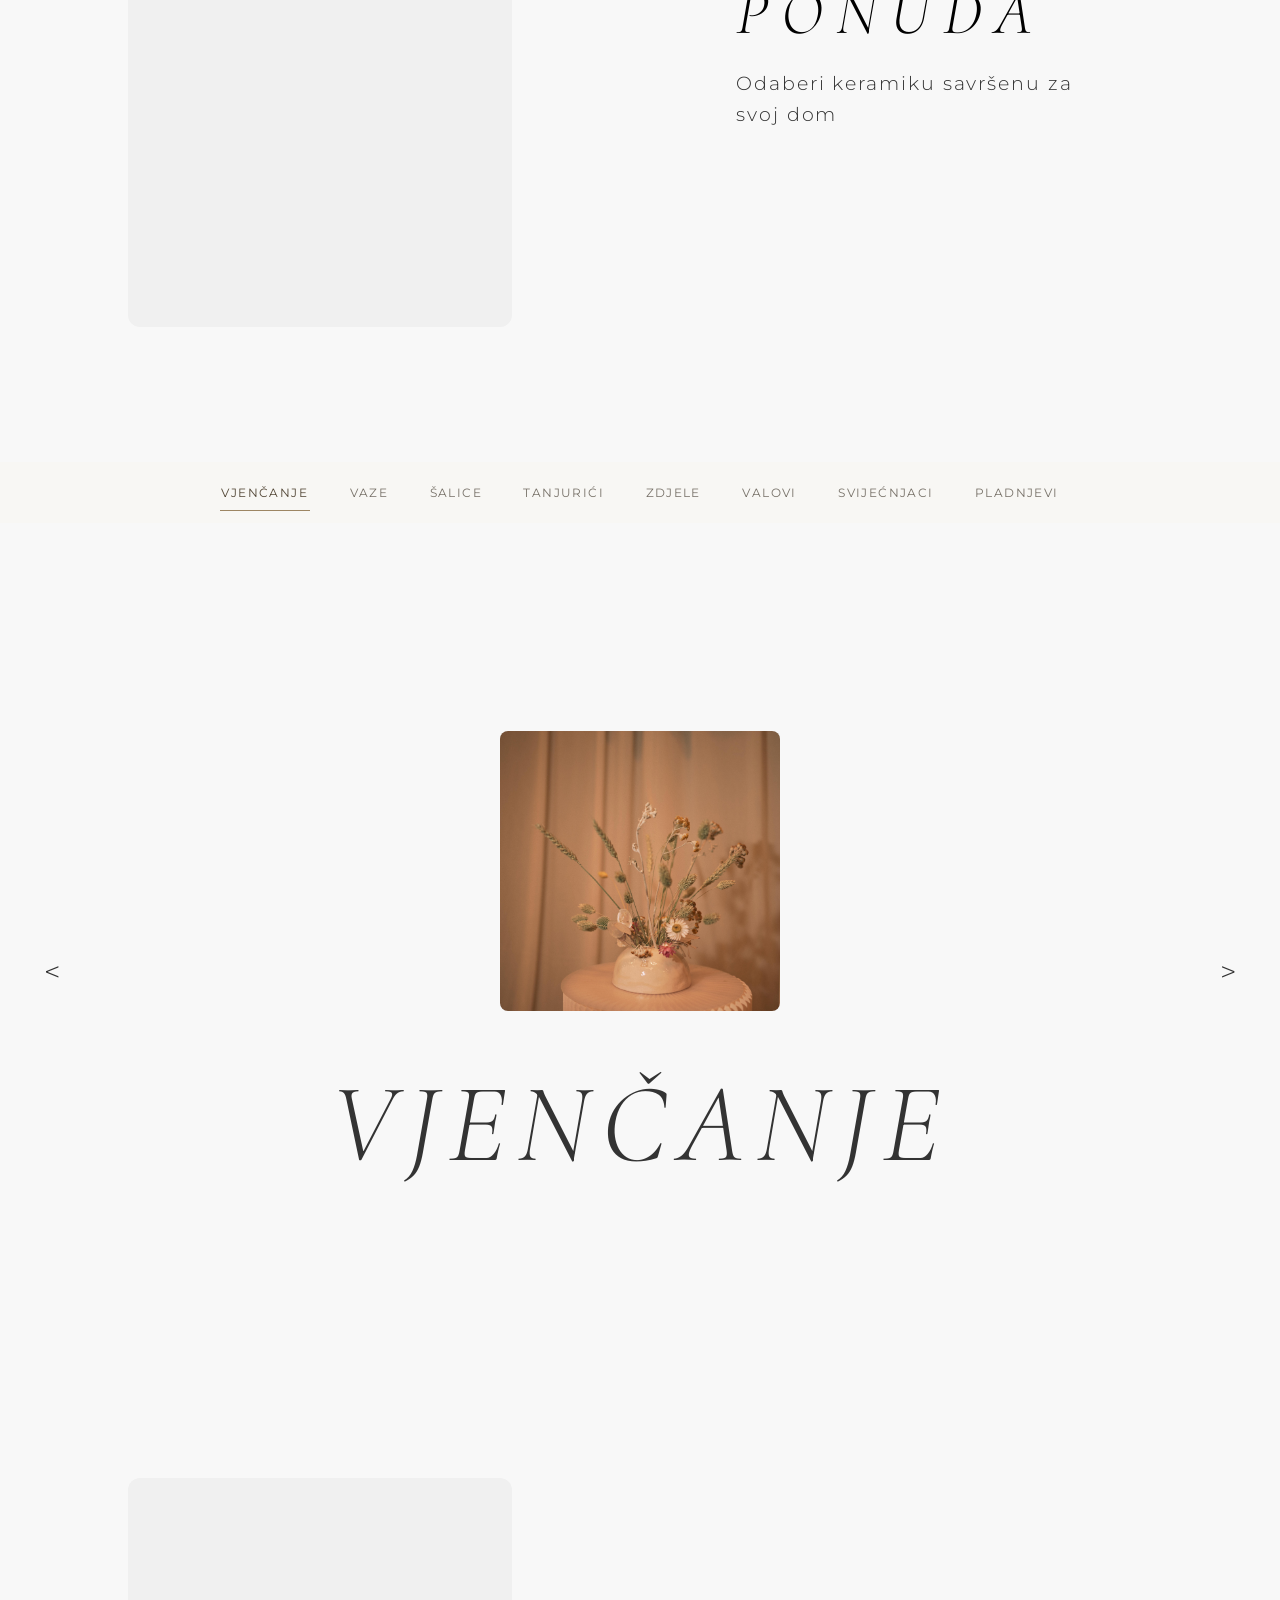
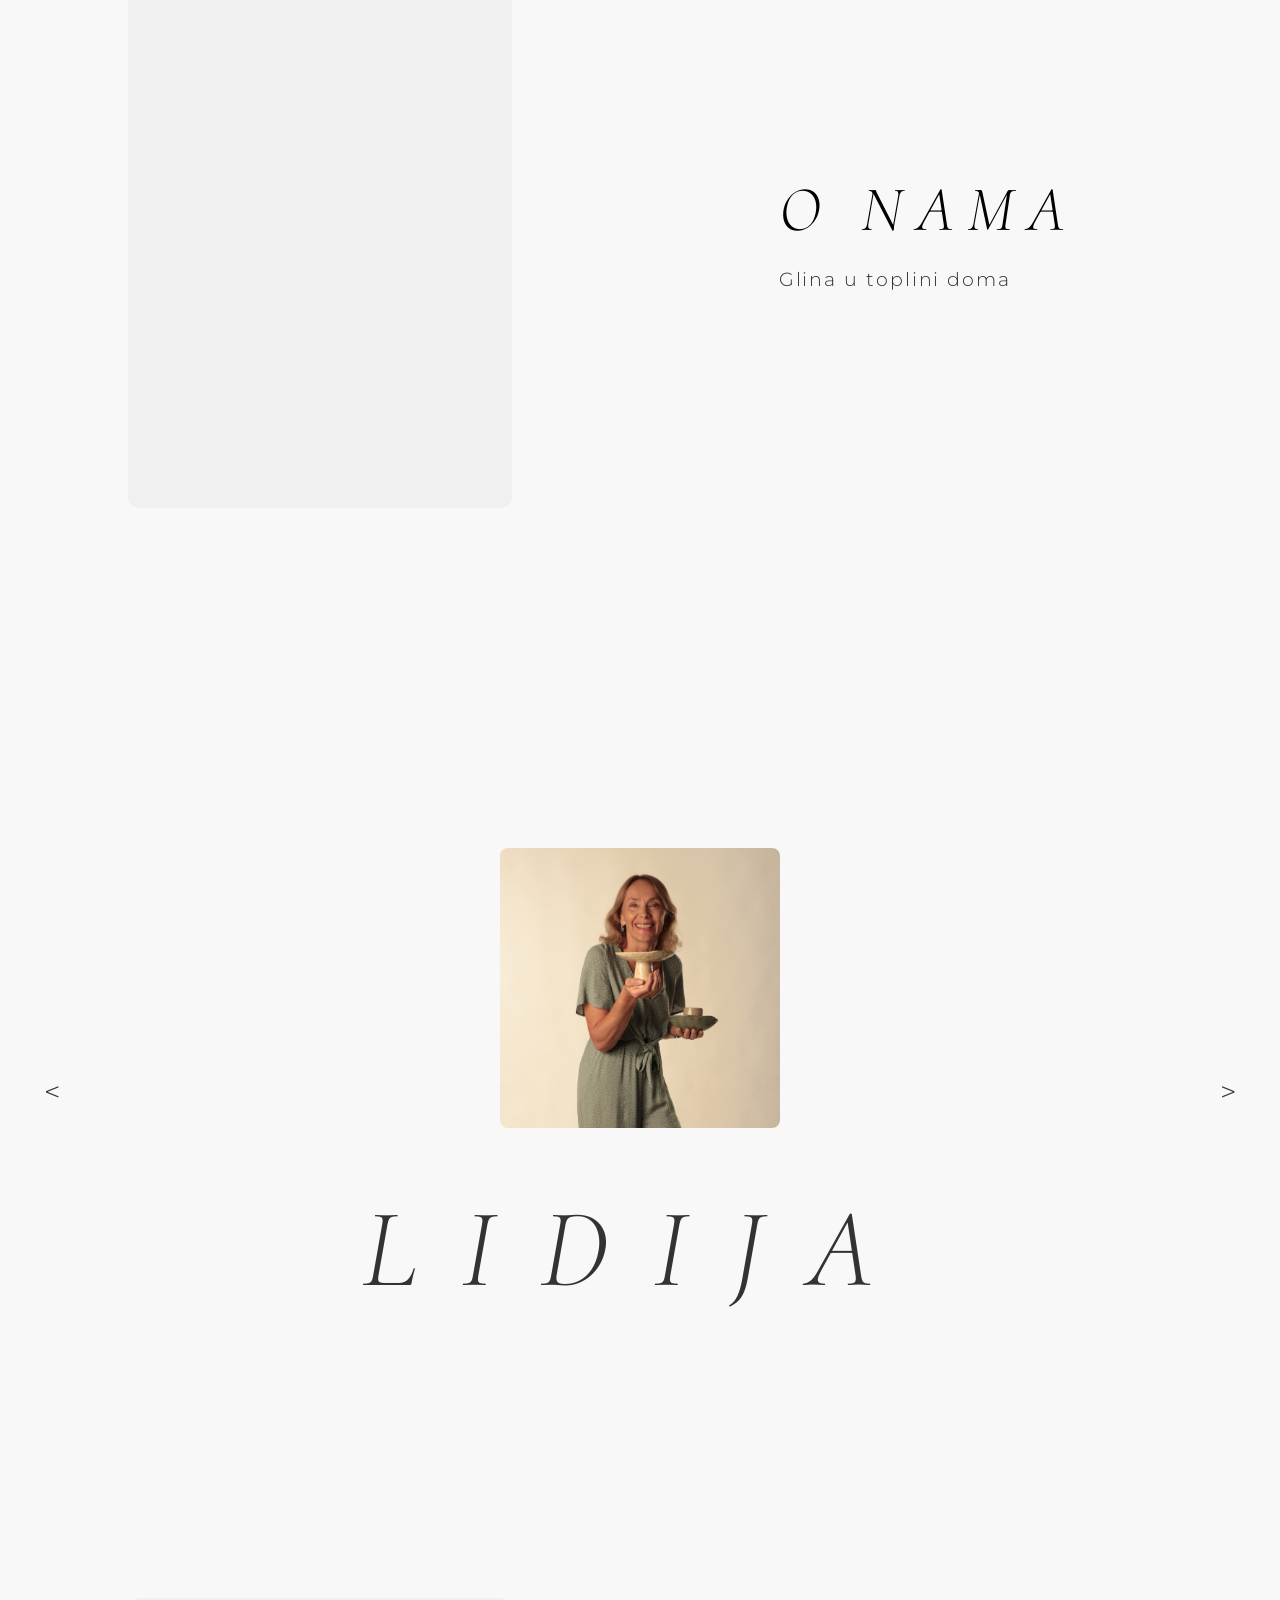
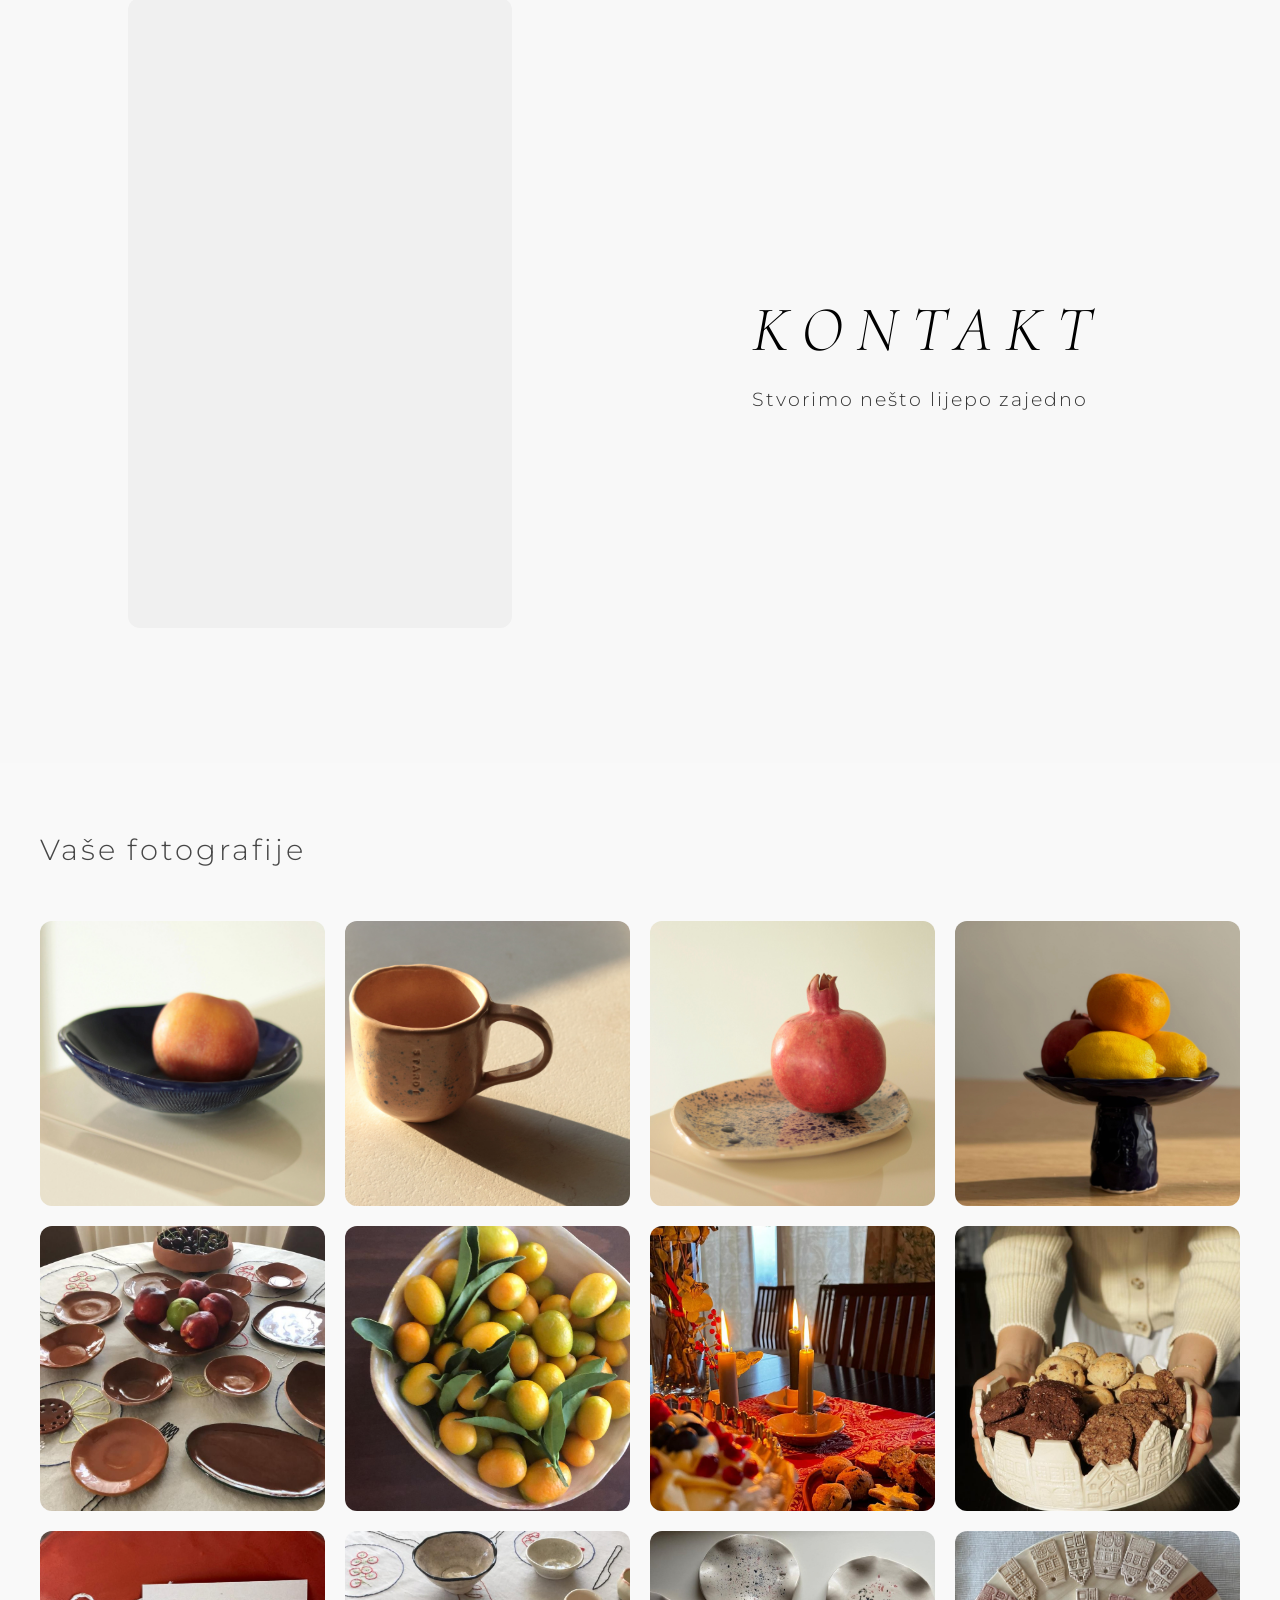
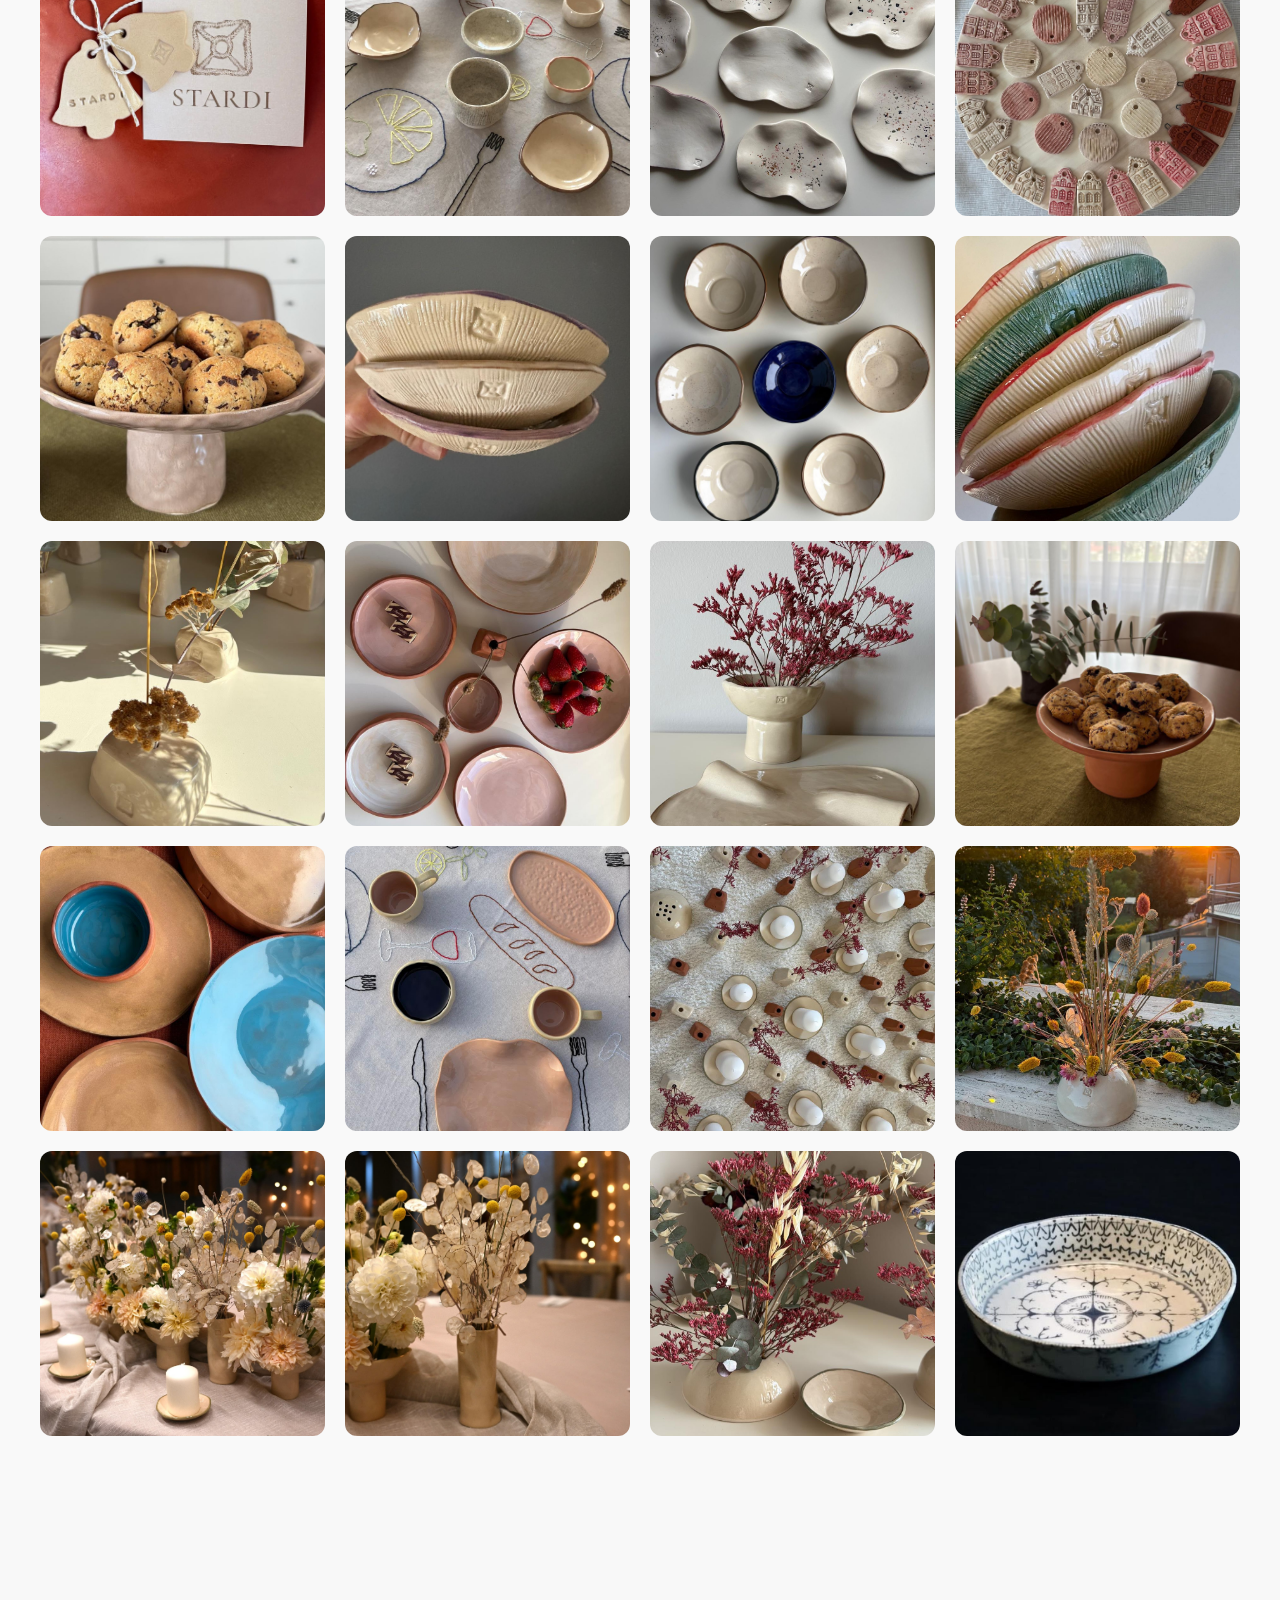
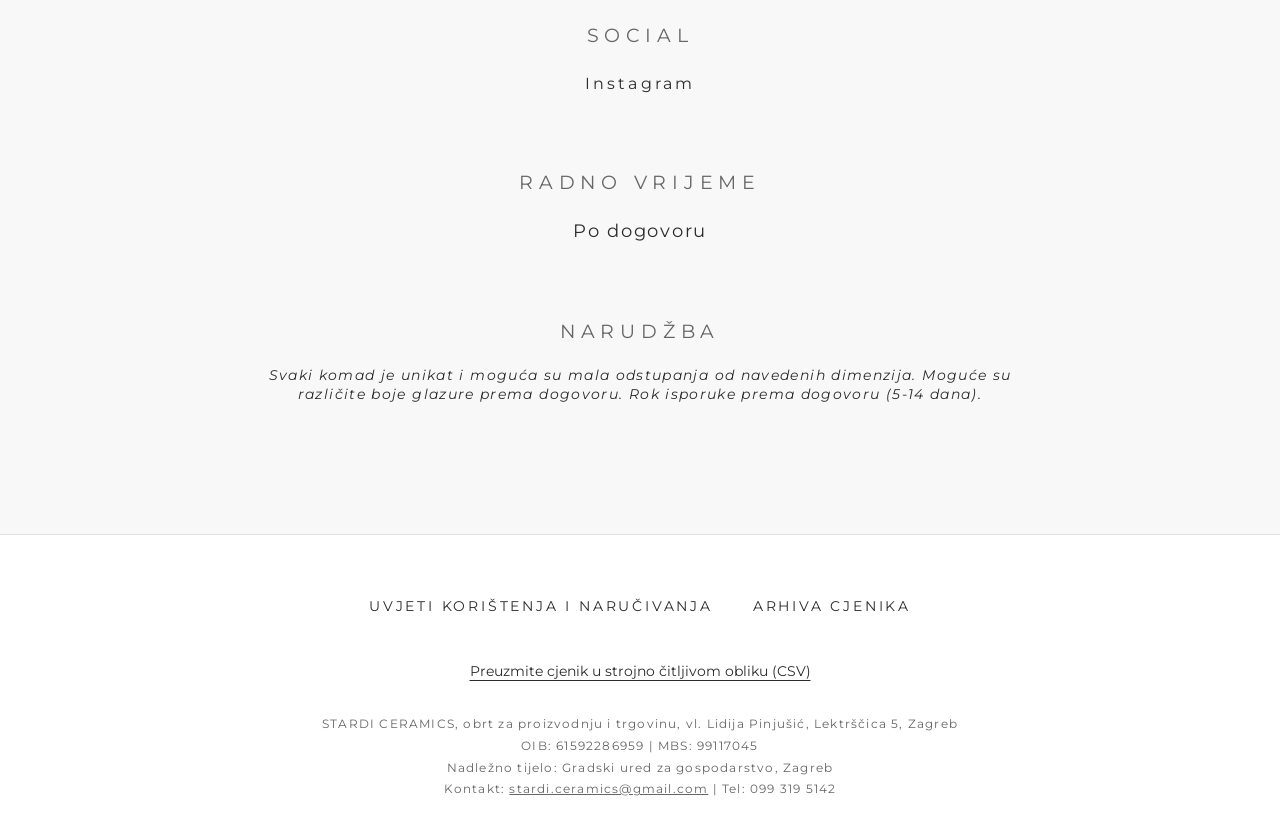
==== commit bb7e69ca: "style updates, remove siderena, ccs update, cron job" ====
--- a/index.html
+++ b/index.html
@@ -7,7 +7,7 @@
     <link rel="canonical" href="https://stardiceramics.hr/">
     <link rel="icon" type="image/png" sizes="192x192" href="/favicon.png">
     <link rel="apple-touch-icon" href="/images/STARDI%20LOGO-03_s.png">
-    <link rel="stylesheet" href="css/style.css?v=20261016c">
+    <link rel="stylesheet" href="css/style.css?v=20261118c">
 </head>
 <body>
     <!-- Header Navigation -->
@@ -431,19 +431,8 @@
         <div class="contact-content">
             <div class="contact-info">
                 <div class="contact-item">
-                    <h4 data-en="CONTACT" data-hr="KONTAKT">CONTACT</h4>
-                    <p>stardi.ceramics@gmail.com</p>
-                    <p>+385 99 3195142</p>
-                </div>
-                
-                <div class="contact-item">
                     <h4>SOCIAL</h4>
                     <a href="https://www.instagram.com/stardi.ceramics/" target="_blank" class="social-link">Instagram</a>
-                </div>
-                
-                <div class="contact-item">
-                    <h4 data-en="ADDRESS" data-hr="ADRESA">ADRESA</h4>
-                    <p>Lektrščica 5, Zagreb</p>
                 </div>
                 
                 <div class="contact-item">
@@ -460,17 +449,46 @@
     </section>
 
     <footer class="main-footer">
+        <nav class="footer-nav" aria-label="Legal">
+            <a class="footer-link" href="./terms.html" data-en="Terms of use and ordering" data-hr="Uvjeti korištenja i naručivanja">Uvjeti korištenja i naručivanja</a>
+            <a class="footer-link" href="./pricelists/" data-en="Price list archive" data-hr="Arhiva cjenika">Arhiva cjenika</a>
+        </nav>
         <a
             class="price-list-download"
-            href="/pricelist-latest.csv"
+            href="./pricelist-latest.csv"
             download
             data-en="Download the machine-readable price list (CSV)"
             data-hr="Preuzmite cjenik u strojno čitljivom obliku (CSV)"
         >Preuzmite cjenik u strojno čitljivom obliku (CSV)</a>
+        <div class="footer-impressum">
+            <p data-en="STARDI CERAMICS, craft for production and trade, owner Lidija Pinjušić, Lektrščica 5, Zagreb"
+               data-hr="STARDI CERAMICS, obrt za proizvodnju i trgovinu, vl. Lidija Pinjušić, Lektrščica 5, Zagreb">
+               STARDI CERAMICS, obrt za proizvodnju i trgovinu, vl. Lidija Pinjušić, Lektrščica 5, Zagreb
+            </p>
+            <p>OIB: 61592286959 | MBS: 99117045</p>
+            <p data-en="Competent authority: City Office for Economy, Zagreb"
+               data-hr="Nadležno tijelo: Gradski ured za gospodarstvo, Zagreb">
+               Nadležno tijelo: Gradski ured za gospodarstvo, Zagreb
+            </p>
+            <p>
+                <span data-en="Contact:" data-hr="Kontakt:">Kontakt:</span>
+                <a href="mailto:stardi.ceramics@gmail.com">stardi.ceramics@gmail.com</a> |
+                <span data-en="Phone:" data-hr="Tel:">Tel:</span> 099 319 5142
+            </p>
+        </div>
     </footer>
 
+    <div id="cookie-banner" class="cookie-banner" role="dialog" aria-live="polite" aria-label="Cookie notice">
+        <p data-en="This website uses essential cookies and may use third-party services. By continuing, you accept the use of cookies."
+           data-hr="Ova web stranica koristi nužne kolačiće i može koristiti usluge trećih strana. Nastavkom korištenja prihvaćate uporabu kolačića.">
+            Ova web stranica koristi nužne kolačiće i može koristiti usluge trećih strana. Nastavkom korištenja prihvaćate uporabu kolačića.
+        </p>
+        <button id="cookie-accept" type="button"
+            data-en="Accept" data-hr="Prihvati">Prihvati</button>
+    </div>
+
     <script src="js/script.js?v=20261015c"></script>
-    <script src="js/simple-gallery.js?v=20261112a"></script>
+    <script src="js/simple-gallery.js?v=20261118d"></script>
     <!-- EmailJS for sending emails -->
     <script type="text/javascript" src="https://cdn.jsdelivr.net/npm/@emailjs/browser@4/dist/email.min.js"></script>
     <script type="text/javascript">
--- a/css/style.css
+++ b/css/style.css
@@ -11,6 +11,8 @@
 
 html {
     scroll-behavior: smooth;
+    -webkit-text-size-adjust: 100%;
+    text-size-adjust: 100%;
 }
 
 body {
@@ -3032,6 +3034,135 @@
     color: #666;
 }
 
+.footer-impressum {
+    max-width: 760px;
+    margin: 30px auto 0;
+    color: #666;
+    font-size: 12px;
+    line-height: 1.8;
+    letter-spacing: 0.05em;
+}
+
+.footer-impressum a {
+    color: inherit;
+}
+
+.cookie-banner {
+    position: fixed;
+    left: 20px;
+    right: 20px;
+    bottom: 20px;
+    z-index: 100000;
+    display: none;
+    align-items: center;
+    justify-content: space-between;
+    gap: 20px;
+    max-width: 980px;
+    margin: 0 auto;
+    padding: 16px 20px;
+    background: #2c2c2c;
+    color: #fff;
+    box-shadow: 0 4px 20px rgba(0, 0, 0, 0.18);
+}
+
+.cookie-banner.visible {
+    display: flex;
+}
+
+.cookie-banner p {
+    margin: 0;
+    font-size: 12px;
+    letter-spacing: 0.03em;
+}
+
+.cookie-banner button {
+    flex-shrink: 0;
+    border: 1px solid #fff;
+    background: transparent;
+    color: #fff;
+    padding: 10px 18px;
+    cursor: pointer;
+    text-transform: uppercase;
+    letter-spacing: 0.15em;
+    font-size: 12px;
+}
+
+.privacy-consent label {
+    display: flex;
+    align-items: flex-start;
+    gap: 10px;
+    text-transform: none;
+    letter-spacing: 0;
+    line-height: 1.5;
+}
+
+.privacy-consent input {
+    width: auto;
+    margin-top: 3px;
+}
+
+.legal-page {
+    background: #fff;
+}
+
+.legal-content {
+    max-width: 900px;
+    min-height: 70vh;
+    margin: 0 auto;
+    padding: 80px 40px;
+}
+
+.legal-content h1,
+.legal-content h2 {
+    letter-spacing: 0.12em;
+}
+
+.legal-content h1 {
+    margin-bottom: 35px;
+}
+
+.legal-content h2 {
+    margin-top: 35px;
+    margin-bottom: 15px;
+    font-size: 1.25rem;
+}
+
+.legal-content p {
+    margin-bottom: 18px;
+    line-height: 1.8;
+    letter-spacing: 0.03em;
+}
+
+.legal-language {
+    display: flex;
+    justify-content: flex-end;
+    gap: 8px;
+    margin-bottom: 30px;
+}
+
+.legal-language button {
+    border: 1px solid #2c2c2c;
+    background: #fff;
+    color: #2c2c2c;
+    padding: 8px 12px;
+    cursor: pointer;
+}
+
+.legal-language button.active {
+    background: #2c2c2c;
+    color: #fff;
+}
+
+@media (max-width: 768px) {
+    .cookie-banner {
+        left: 10px;
+        right: 10px;
+        bottom: 10px;
+        flex-direction: column;
+        align-items: stretch;
+    }
+}
+
 .footer-nav {
     display: flex;
     justify-content: center;
@@ -3971,7 +4102,7 @@
     box-shadow: 0 2px 10px rgba(0, 0, 0, 0.1);
     transition: all 0.3s ease;
     flex-shrink: 0;
-    width: 300px;
+    width: clamp(250px, calc((100vw - 240px) / 5), 360px);
     max-height: calc(100vh - 200px);
     display: flex;
     flex-direction: column;
@@ -4045,6 +4176,17 @@
     font-weight: 500;
     margin-bottom: 15px;
     font-family: inherit;
+}
+
+.simple-gallery .product-card .anchor-price {
+    font-size: 0.75rem !important;
+    color: #777 !important;
+    font-weight: 400;
+    margin: 0;
+}
+
+.simple-gallery .product-card .anchor-price strong {
+    font-weight: 400;
 }
 
 .simple-gallery .inquire-btn {
@@ -4115,6 +4257,12 @@
         width: 280px; /* Fixed width for horizontal scrolling */
         flex-shrink: 0; /* Prevent cards from shrinking */
         min-height: auto;
+    }
+
+    .simple-gallery .product-card .product-image {
+        height: auto;
+        aspect-ratio: 4 / 3;
+        flex: 0 0 auto;
     }
     
 }
